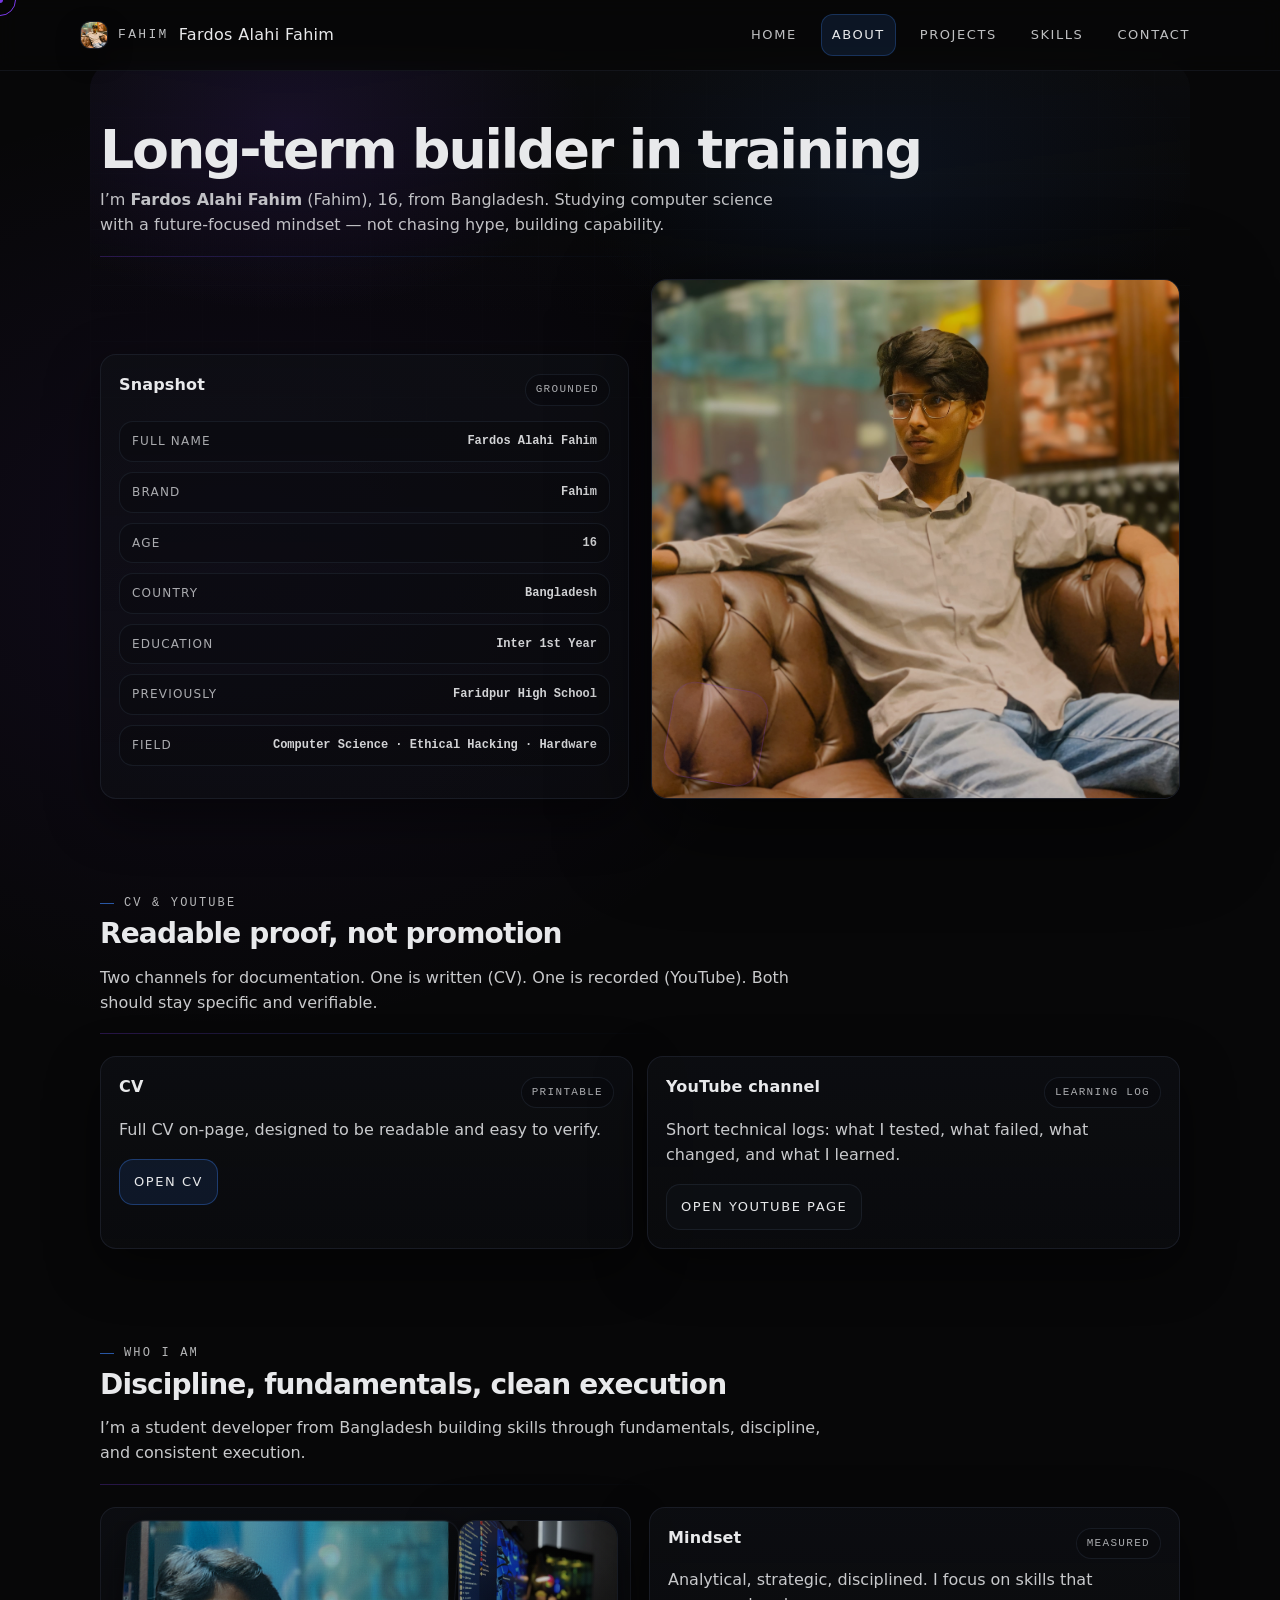
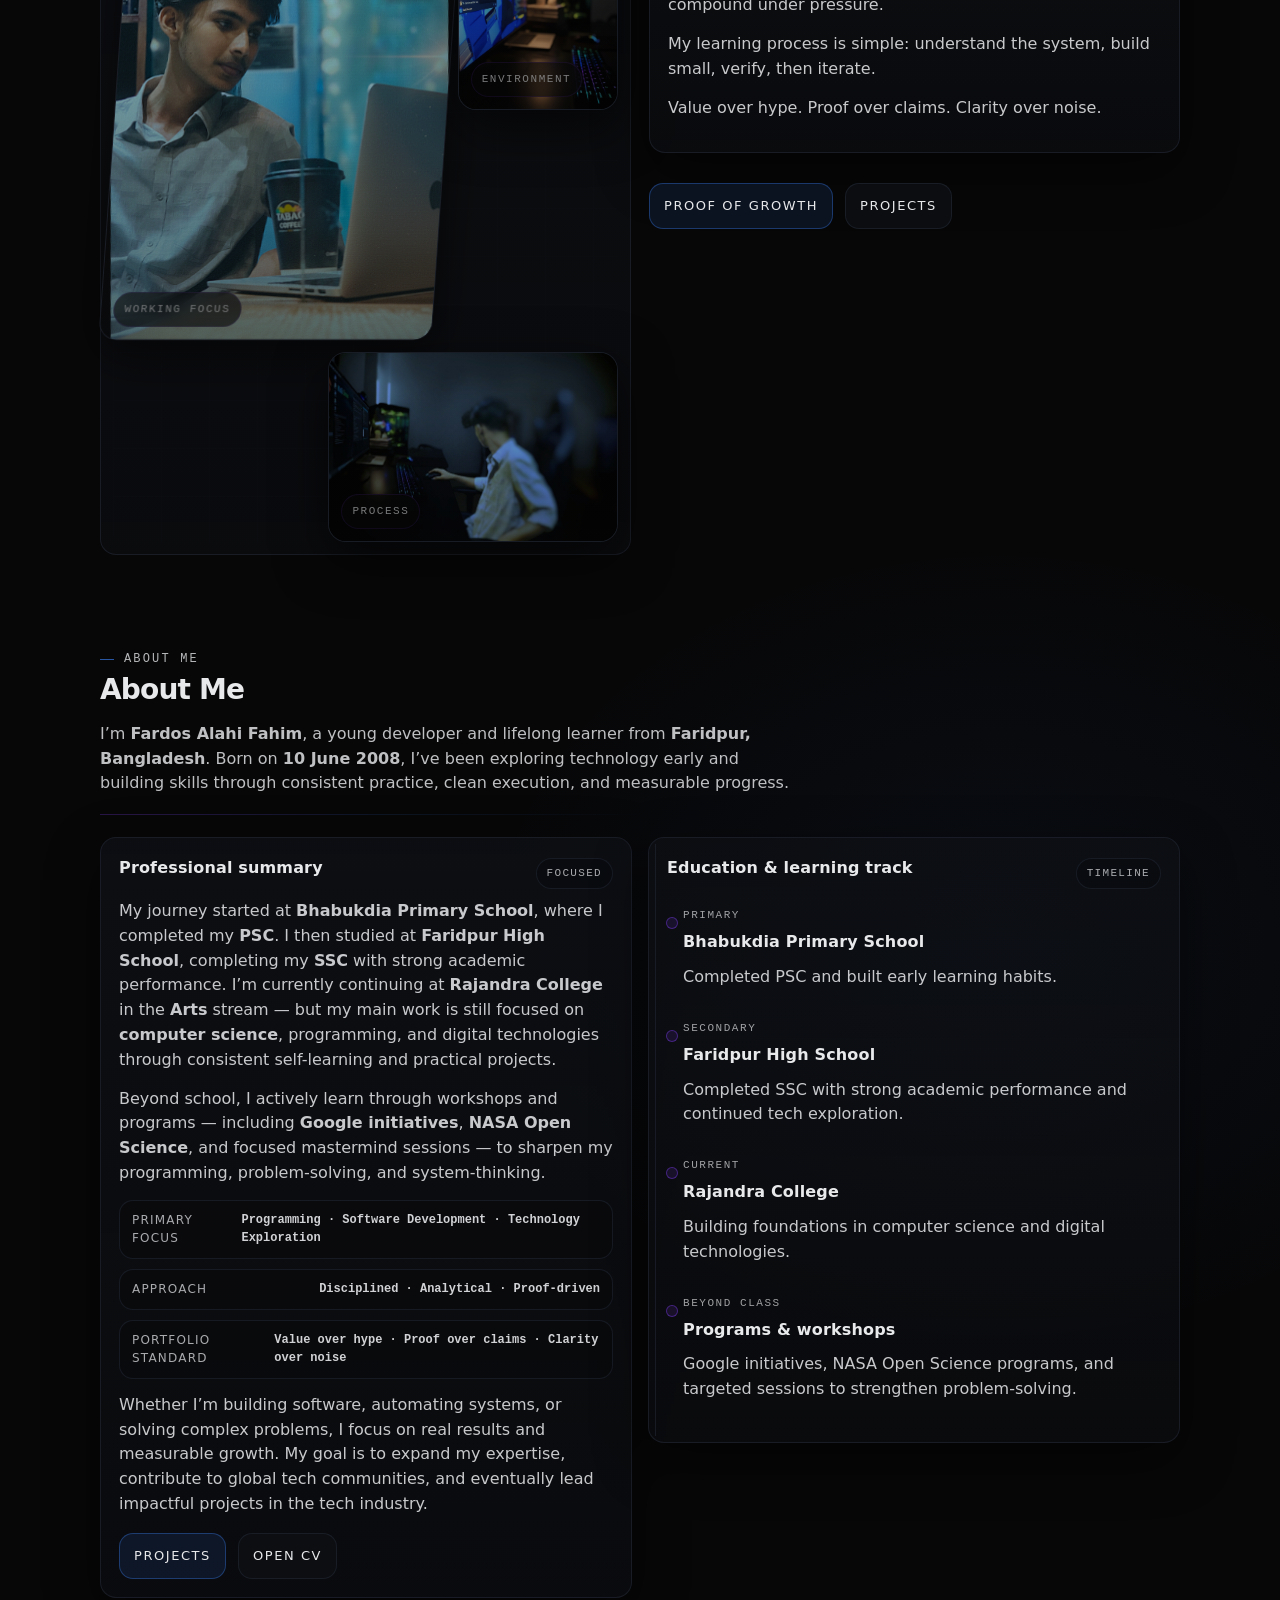
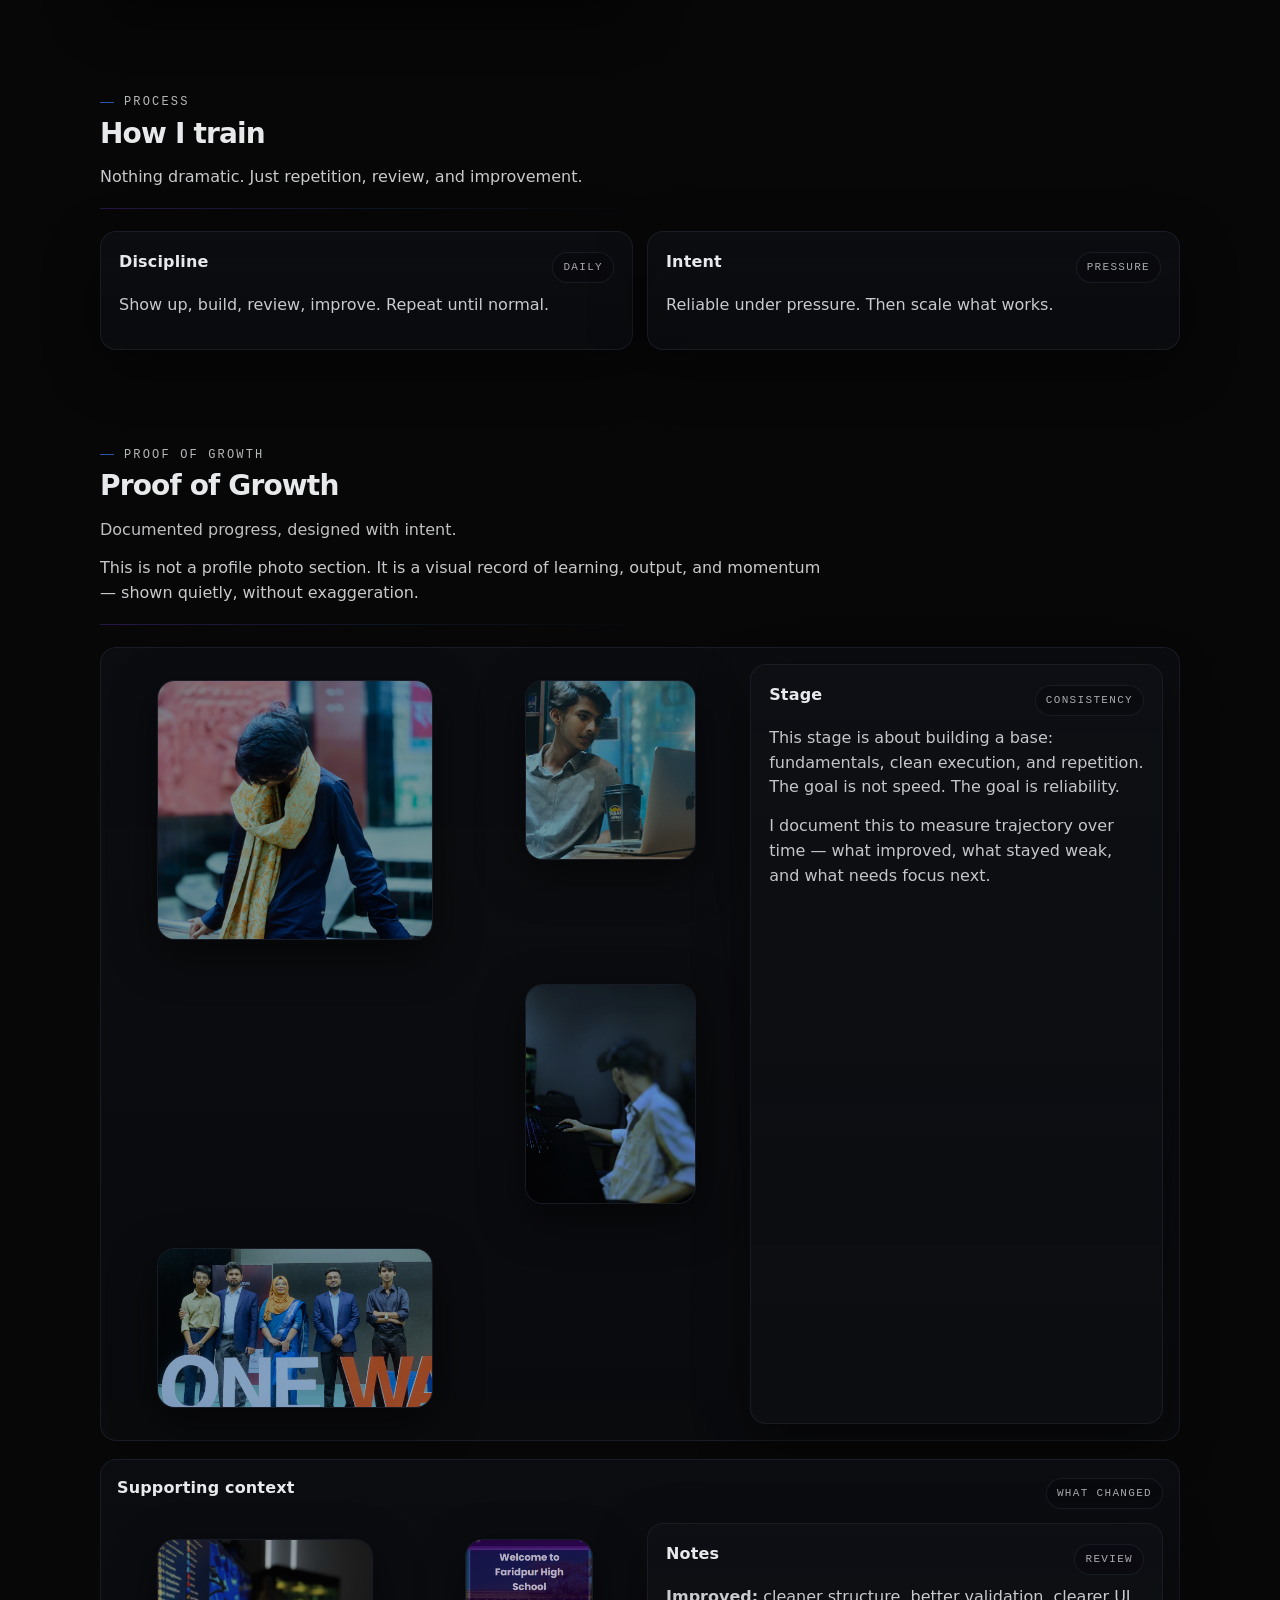
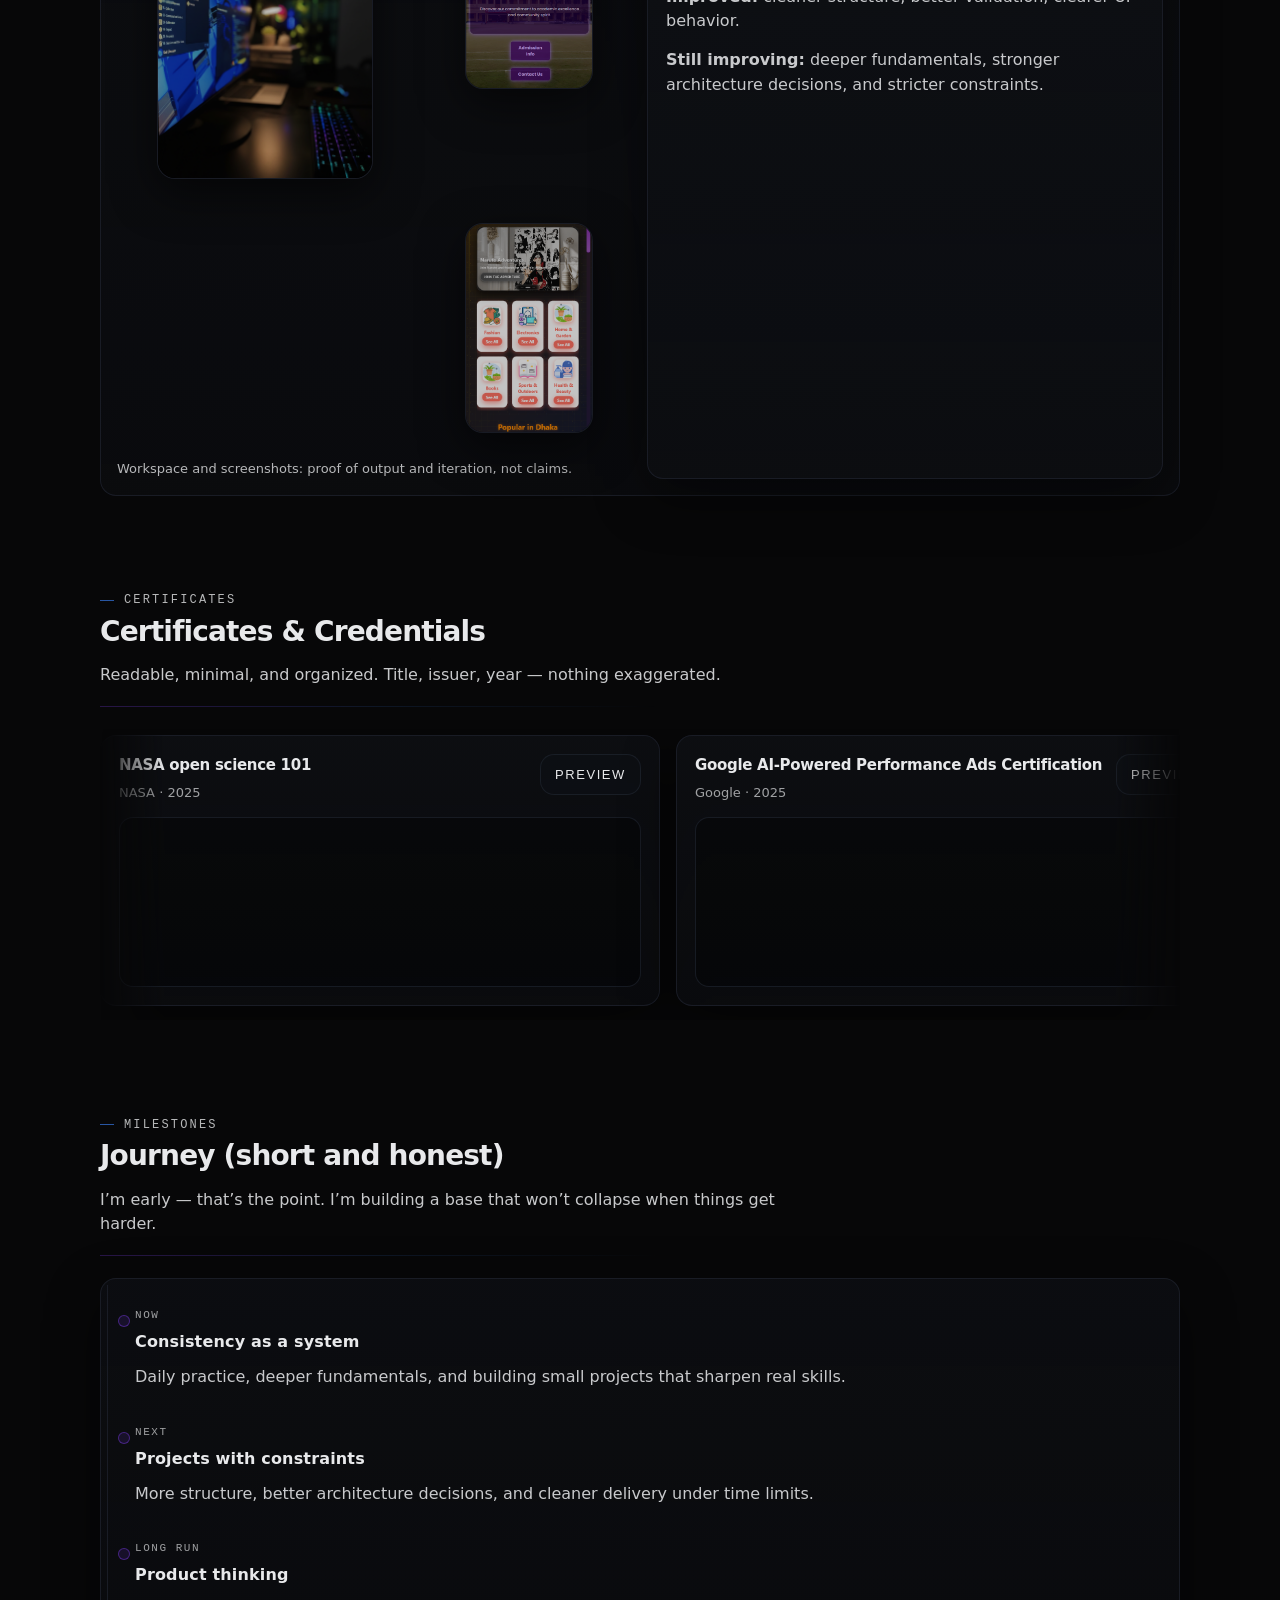
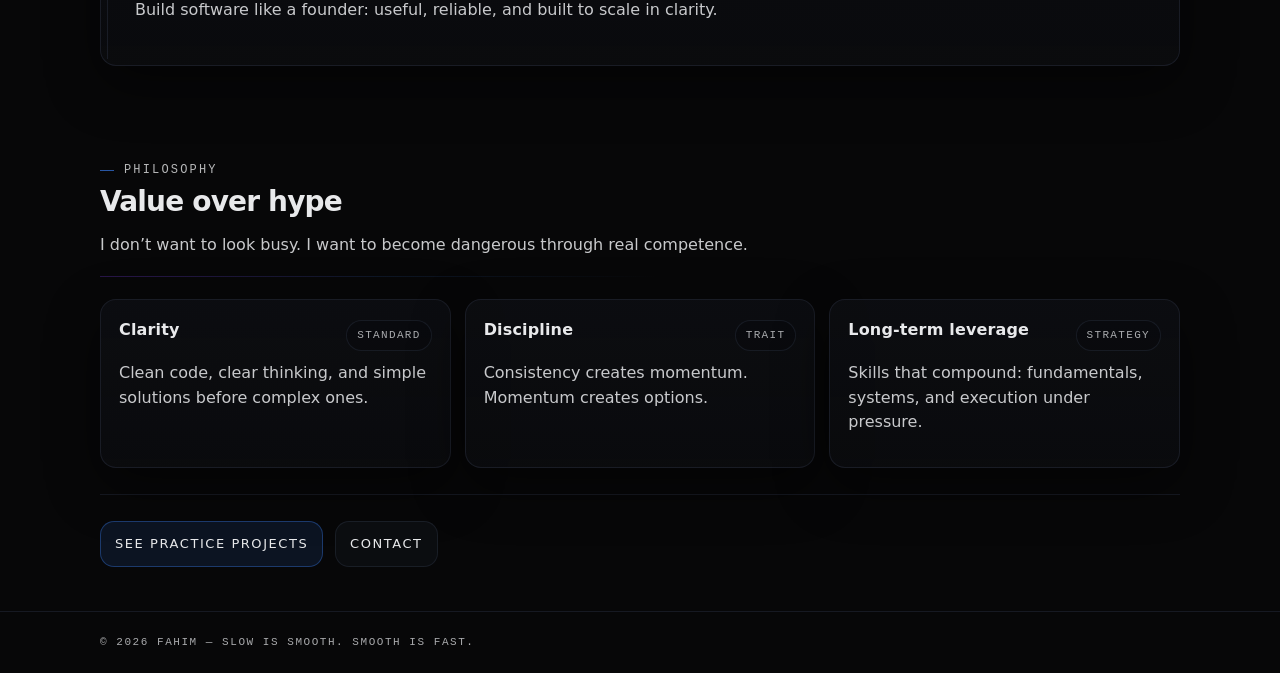
==== about.html @ 791dce52 "Add files via upload" ====
<!doctype html>
<html lang="en">
<head>
  <meta charset="utf-8" />
  <meta name="viewport" content="width=device-width, initial-scale=1" />
  <meta name="theme-color" content="#070708" />
  <title>About | Fardos Alahi Fahim</title>
  <meta name="description" content="About Fardos Alahi Fahim — focus, philosophy, and long-term direction." />
  <meta name="robots" content="index,follow" />
  <meta name="author" content="Fardos Alahi Fahim" />
  <link rel="canonical" href="about.html" />
  <link rel="icon" href="favicon.svg" type="image/svg+xml" />
  <link rel="manifest" href="site.webmanifest" />

  <meta property="og:type" content="website" />
  <meta property="og:site_name" content="Fardos Alahi Fahim" />
  <meta property="og:title" content="About | Fardos Alahi Fahim" />
  <meta property="og:description" content="About Fardos Alahi Fahim — focus, philosophy, and long-term direction." />
  <meta property="og:url" content="about.html" />
  <meta property="og:image" content="assets/images/fahim.jpg" />
  <meta property="og:image:alt" content="Portrait of Fardos Alahi Fahim" />

  <meta name="twitter:card" content="summary_large_image" />
  <meta name="twitter:title" content="About | Fardos Alahi Fahim" />
  <meta name="twitter:description" content="About Fardos Alahi Fahim — focus, philosophy, and long-term direction." />
  <meta name="twitter:image" content="assets/images/fahim.jpg" />

  <script type="application/ld+json">{"@context":"https://schema.org","@graph":[{"@type":"Organization","@id":"#organization","name":"Fahim","url":"index.html","logo":"assets/images/logo.svg"},{"@type":"WebSite","@id":"#website","url":"index.html","name":"Fardos Alahi Fahim","publisher":{"@id":"#organization"}},{"@type":"WebPage","@id":"about.html#webpage","url":"about.html","name":"About | Fardos Alahi Fahim","isPartOf":{"@id":"#website"}},{"@type":"Person","@id":"#person","name":"Fardos Alahi Fahim","alternateName":"Fahim","url":"index.html","image":"assets/images/fahim.jpg","sameAs":["https://github.com/fardosalahifahim","https://www.youtube.com/@fahimexora","https://www.facebook.com/fardosalahifahim"]}]}</script>
  <link rel="stylesheet" href="assets/css/style.css" />
</head>
<body class="about-luxe">
  <a class="skip-link" href="#content">Skip to content</a>

  <div class="cursor-dot" aria-hidden="true"></div>
  <div class="cursor-ring" aria-hidden="true"></div>

  <header class="site-header">
    <div class="container header-inner">
      <a class="brand" href="index.html" aria-label="Home">
        <span class="brand-avatar" aria-hidden="true">
          <img src="assets/images/fahim.jpg" alt="Fardos Alahi Fahim" loading="lazy" decoding="async" />
        </span>
        <span class="brand-mark">FAHIM</span>
        <span class="brand-name">Fardos Alahi Fahim</span>
      </a>

      <button class="nav-toggle" type="button" data-nav-toggle aria-expanded="false" aria-controls="site-nav">Menu</button>

      <nav id="site-nav" class="nav" data-nav aria-label="Primary">
        <a href="index.html">Home</a>
        <a href="about.html" aria-current="page">About</a>
        <a href="projects.html">Projects</a>
        <a href="skills.html">Skills</a>
        <a href="contact.html">Contact</a>
      </nav>
    </div>
  </header>

  <main id="content" class="container">
    <section class="section about-hero" data-reveal>
      <div class="section-header">
        <h1>Long-term builder in training</h1>
        <p class="lead">
          I’m <strong>Fardos Alahi Fahim</strong> (Fahim), 16, from Bangladesh. Studying computer science with a future-focused mindset — not chasing hype, building capability.
        </p>
      </div>

      <div class="about-hero-grid" aria-label="Hero identity">
        <div class="about-hero-copy" data-reveal>
          <article class="card">
            <div class="card-title">
              <h3>Snapshot</h3>
              <span class="tag">Grounded</span>
            </div>
            <ul class="facts" aria-label="Profile">
              <li><span>Full Name</span><strong>Fardos Alahi Fahim</strong></li>
              <li><span>Brand</span><strong>Fahim</strong></li>
              <li><span>Age</span><strong>16</strong></li>
              <li><span>Country</span><strong>Bangladesh</strong></li>
              <li><span>Education</span><strong>Inter 1st Year</strong></li>
              <li><span>Previously</span><strong>Faridpur High School</strong></li>
              <li><span>Field</span><strong>Computer Science · Ethical Hacking · Hardware</strong></li>
            </ul>
          </article>
        </div>

        <div class="about-hero-visual" data-reveal aria-label="Portrait">
          <div class="about-hero-frame" data-depth="10">
            <div class="about-hero-lines" aria-hidden="true"></div>
            <img src="assets/images/fahim.jpg" alt="Professional portrait of Fardos Alahi Fahim" loading="lazy" decoding="async" />
            <div class="about-hero-shape" aria-hidden="true"></div>
          </div>
        </div>
      </div>
    </section>

    <section class="section" data-reveal>
      <div class="section-header">
        <span class="kicker">CV &amp; YouTube</span>
        <h2>Readable proof, not promotion</h2>
        <p>
          Two channels for documentation. One is written (CV). One is recorded (YouTube). Both should stay specific and verifiable.
        </p>
      </div>

      <div class="grid two" data-reveal aria-label="CV and YouTube">
        <article class="card">
          <div class="card-title">
            <h3>CV</h3>
            <span class="tag">Printable</span>
          </div>
          <p>Full CV on-page, designed to be readable and easy to verify.</p>
          <div class="actions">
            <a class="btn primary" href="cv.html" data-magnetic>Open CV</a>
          </div>
        </article>

        <article class="card">
          <div class="card-title">
            <h3>YouTube channel</h3>
            <span class="tag">Learning log</span>
          </div>
          <p>Short technical logs: what I tested, what failed, what changed, and what I learned.</p>
          <div class="actions">
            <a class="btn" href="youtube.html" data-magnetic>Open YouTube page</a>
          </div>
        </article>
      </div>
    </section>

    <section class="section" data-reveal>
      <div class="section-header">
        <span class="kicker">Who I am</span>
        <h2>Discipline, fundamentals, clean execution</h2>
        <p>
          I’m a student developer from Bangladesh building skills through fundamentals, discipline, and consistent execution.
        </p>
      </div>

      <div class="about-story" aria-label="Who I am visual story">
        <div class="about-media" data-reveal aria-label="Photos">
          <figure class="photo-card primary">
            <img src="assets/images/fahim-2.jpg" alt="Fardos Alahi Fahim studying or working" loading="lazy" decoding="async" />
            <figcaption>Working focus</figcaption>
          </figure>

          <figure class="photo-card secondary s1">
            <img src="assets/images/workspace-1.jpg" alt="Workspace / learning environment" loading="lazy" decoding="async" />
            <figcaption>Environment</figcaption>
          </figure>

          <figure class="photo-card secondary s2">
            <img src="assets/images/fahim-3.jpg" alt="Fardos Alahi Fahim in a focused work session" loading="lazy" decoding="async" />
            <figcaption>Process</figcaption>
          </figure>
        </div>

        <div class="about-copy" data-reveal aria-label="Description">
          <article class="card">
            <div class="card-title">
              <h3>Mindset</h3>
              <span class="tag">Measured</span>
            </div>
            <p>Analytical, strategic, disciplined. I focus on skills that compound under pressure.</p>
            <p>My learning process is simple: understand the system, build small, verify, then iterate.</p>
            <p>Value over hype. Proof over claims. Clarity over noise.</p>
          </article>

          <div class="actions">
            <a class="btn primary" href="#proof" data-magnetic>Proof of Growth</a>
            <a class="btn" href="projects.html" data-magnetic>Projects</a>
          </div>
        </div>
      </div>
    </section>

    <section class="section about-me" id="about-me" data-reveal>
      <div class="section-header">
        <span class="kicker">About Me</span>
        <h2>About Me</h2>
        <p class="lead">
          I’m <strong>Fardos Alahi Fahim</strong>, a young developer and lifelong learner from <strong>Faridpur, Bangladesh</strong>.
          Born on <strong>10 June 2008</strong>, I’ve been exploring technology early and building skills through consistent practice,
          clean execution, and measurable progress.
        </p>
      </div>

      <div class="grid two about-me-grid" data-reveal aria-label="About me details">
        <article class="card about-me-card" aria-label="Professional summary">
          <div class="card-title">
            <h3>Professional summary</h3>
            <span class="tag">Focused</span>
          </div>

          <p>
            My journey started at <strong>Bhabukdia Primary School</strong>, where I completed my <strong>PSC</strong>.
            I then studied at <strong>Faridpur High School</strong>, completing my <strong>SSC</strong> with strong academic performance.
            I’m currently continuing at <strong>Rajandra College</strong> in the <strong>Arts</strong> stream — but my main work is still focused on
            <strong>computer science</strong>, programming, and digital technologies through consistent self-learning and practical projects.
          </p>

          <p>
            Beyond school, I actively learn through workshops and programs — including <strong>Google initiatives</strong>,
            <strong>NASA Open Science</strong>, and focused mastermind sessions — to sharpen my programming,
            problem-solving, and system-thinking.
          </p>

          <ul class="about-me-highlights" aria-label="Highlights">
            <li><span>Primary focus</span><strong>Programming · Software Development · Technology Exploration</strong></li>
            <li><span>Approach</span><strong>Disciplined · Analytical · Proof-driven</strong></li>
            <li><span>Portfolio standard</span><strong>Value over hype · Proof over claims · Clarity over noise</strong></li>
          </ul>

          <p>
            Whether I’m building software, automating systems, or solving complex problems, I focus on real results and measurable growth.
            My goal is to expand my expertise, contribute to global tech communities, and eventually lead impactful projects in the tech industry.
          </p>

          <div class="actions">
            <a class="btn primary" href="projects.html" data-magnetic>Projects</a>
            <a class="btn" href="cv.html" data-magnetic>Open CV</a>
          </div>
        </article>

        <aside class="card timeline compact about-me-timeline" aria-label="Education and programs timeline">
          <div class="card-title">
            <h3>Education & learning track</h3>
            <span class="tag">Timeline</span>
          </div>

          <div class="t-item">
            <time>Primary</time>
            <h3>Bhabukdia Primary School</h3>
            <p>Completed PSC and built early learning habits.</p>
          </div>
          <div class="t-item">
            <time>Secondary</time>
            <h3>Faridpur High School</h3>
            <p>Completed SSC with strong academic performance and continued tech exploration.</p>
          </div>
          <div class="t-item">
            <time>Current</time>
            <h3>Rajandra College</h3>
            <p>Building foundations in computer science and digital technologies.</p>
          </div>
          <div class="t-item">
            <time>Beyond class</time>
            <h3>Programs & workshops</h3>
            <p>Google initiatives, NASA Open Science programs, and targeted sessions to strengthen problem-solving.</p>
          </div>
        </aside>
      </div>
    </section>

    <section class="section" data-reveal>
      <div class="section-header">
        <span class="kicker">Process</span>
        <h2>How I train</h2>
        <p>Nothing dramatic. Just repetition, review, and improvement.</p>
      </div>

      <div class="grid two" data-reveal>
        <article class="card">
          <div class="card-title">
            <h3>Discipline</h3>
            <span class="tag">Daily</span>
          </div>
          <p>Show up, build, review, improve. Repeat until normal.</p>
        </article>

        <article class="card">
          <div class="card-title">
            <h3>Intent</h3>
            <span class="tag">Pressure</span>
          </div>
          <p>Reliable under pressure. Then scale what works.</p>
        </article>
      </div>
    </section>

    <section class="section" id="proof" data-reveal>
      <div class="section-header">
        <span class="kicker">Proof of Growth</span>
        <h2>Proof of Growth</h2>
        <p class="lead">Documented progress, designed with intent.</p>
        <p>
          This is not a profile photo section.
          It is a visual record of learning, output, and momentum — shown quietly, without exaggeration.
        </p>
      </div>

      <div class="proof-narrative" aria-label="Proof of Growth narrative">
        <div class="proof-primary" data-reveal aria-label="Primary layer">
          <div class="mosaic mosaic-personal" aria-label="Personal and professional images">
            <figure class="tile p1">
              <img src="assets/images/fahim-1.jpg" alt="Fardos Alahi Fahim — professional photo" loading="lazy" decoding="async" />
            </figure>
            <figure class="tile p2">
              <img src="assets/images/fahim-2.jpg" alt="Fardos Alahi Fahim — candid learning moment" loading="lazy" decoding="async" />
            </figure>
            <figure class="tile p3">
              <img src="assets/images/fahim-3.jpg" alt="Fardos Alahi Fahim — focused work session" loading="lazy" decoding="async" />
            </figure>
            <figure class="tile p4">
              <img src="assets/images/fahim-4.jpg" alt="Fardos Alahi Fahim — formal portrait" loading="lazy" decoding="async" />
            </figure>
          </div>

          <article class="card proof-note" aria-label="Primary layer description">
            <div class="card-title">
              <h3>Stage</h3>
              <span class="tag">Consistency</span>
            </div>
            <p>
              This stage is about building a base: fundamentals, clean execution, and repetition.
              The goal is not speed. The goal is reliability.
            </p>
            <p>
              I document this to measure trajectory over time — what improved, what stayed weak, and what needs focus next.
            </p>
          </article>
        </div>

        <div class="proof-secondary" data-reveal aria-label="Supporting context">
          <div class="proof-block">
            <div class="proof-head">
              <h3>Supporting context</h3>
              <span class="tag">What changed</span>
            </div>

            <div class="grid two">
              <div class="context-group">
                <div class="mosaic mosaic-context" aria-label="Workspace and project context images">
                  <figure class="tile c1">
                    <img src="assets/images/workspace-1.jpg" alt="Study or workspace setup" loading="lazy" decoding="async" />
                  </figure>
                  <figure class="tile c2">
                    <img src="assets/images/project-shot-1.jpg" alt="Project screenshot" loading="lazy" decoding="async" />
                  </figure>
                  <figure class="tile c3">
                    <img src="assets/images/project-shot-2.jpg" alt="Project screenshot" loading="lazy" decoding="async" />
                  </figure>
                </div>
                <p class="context-line">Workspace and screenshots: proof of output and iteration, not claims.</p>
              </div>

              <article class="card">
                <div class="card-title">
                  <h3>Notes</h3>
                  <span class="tag">Review</span>
                </div>
                <p><strong>Improved:</strong> cleaner structure, better validation, clearer UI behavior.</p>
                <p><strong>Still improving:</strong> deeper fundamentals, stronger architecture decisions, and stricter constraints.</p>
              </article>
            </div>
          </div>
        </div>
      </div>
    </section>

    <section class="section" data-reveal>
      <div class="section-header">
        <span class="kicker">Certificates</span>
        <h2>Certificates & Credentials</h2>
        <p>Readable, minimal, and organized. Title, issuer, year — nothing exaggerated.</p>
      </div>

      <div class="cert-strip" data-reveal aria-label="Certificate list">
        <article class="card cert cert-wide">
          <div class="cert-top">
            <div>
              <h3 class="cert-title">NASA open science 101</h3>
              <p class="cert-meta"><span>NASA</span> · <span>2025</span></p>
            </div>
            <button class="btn" type="button" data-magnetic data-modal-open data-modal-src="assets/certs/cert-1.pdf" data-modal-alt="NASA open science 101">Preview</button>
          </div>
          <div class="cert-thumb" aria-hidden="true">
            <iframe class="cert-pdf" src="assets/certs/cert-1.pdf#view=FitH" title="" loading="lazy"></iframe>
          </div>
        </article>

     

        <article class="card cert cert-wide">
          <div class="cert-top">
            <div>
              <h3 class="cert-title">Google AI-Powered Performance Ads Certification</h3>
              <p class="cert-meta"><span>Google</span> · <span>2025</span></p>
            </div>
            <button class="btn" type="button" data-magnetic data-modal-open data-modal-src="assets/certs/cert-2.pdf" data-modal-alt="Google AI-Powered Performance Ads Certification">Preview</button>
          </div>
          <div class="cert-thumb" aria-hidden="true">
            <iframe class="cert-pdf" src="assets/certs/cert-2.pdf#view=FitH" title="" loading="lazy"></iframe>
          </div>
        </article>

           <article class="card cert cert-wide">
          <div class="cert-top">
            <div>
              <h3 class="cert-title">National Tech Carnival 3.0</h3>
              <p class="cert-meta"><span>One way school</span> · <span>2025</span></p>
            </div>
            <button class="btn" type="button" data-magnetic data-modal-open data-modal-src="assets/certs/cert-3.pdf" data-modal-alt="National Tech Carnival 3.0">Preview</button>
          </div>
          <div class="cert-thumb" aria-hidden="true">
            <iframe class="cert-pdf" src="assets/certs/cert-3.pdf#view=FitH" title="" loading="lazy"></iframe>
          </div>
        </article>
      </div>
    </section>

    <section class="section" data-reveal>
      <div class="section-header">
        <span class="kicker">Milestones</span>
        <h2>Journey (short and honest)</h2>
        <p>
          I’m early — that’s the point. I’m building a base that won’t collapse when things get harder.
        </p>
      </div>

      <div class="card timeline" aria-label="Timeline">
        <div class="t-item">
          <time>Now</time>
          <h3>Consistency as a system</h3>
          <p>Daily practice, deeper fundamentals, and building small projects that sharpen real skills.</p>
        </div>
        <div class="t-item">
          <time>Next</time>
          <h3>Projects with constraints</h3>
          <p>More structure, better architecture decisions, and cleaner delivery under time limits.</p>
        </div>
        <div class="t-item">
          <time>Long run</time>
          <h3>Product thinking</h3>
          <p>Build software like a founder: useful, reliable, and built to scale in clarity.</p>
        </div>
      </div>
    </section>

    <section class="section" data-reveal>
      <div class="section-header">
        <span class="kicker">Philosophy</span>
        <h2>Value over hype</h2>
        <p>
          I don’t want to look busy. I want to become dangerous through real competence.
        </p>
      </div>

      <div class="grid three">
        <article class="card">
          <div class="card-title">
            <h3>Clarity</h3>
            <span class="tag">Standard</span>
          </div>
          <p>Clean code, clear thinking, and simple solutions before complex ones.</p>
        </article>
        <article class="card">
          <div class="card-title">
            <h3>Discipline</h3>
            <span class="tag">Trait</span>
          </div>
          <p>Consistency creates momentum. Momentum creates options.</p>
        </article>
        <article class="card">
          <div class="card-title">
            <h3>Long-term leverage</h3>
            <span class="tag">Strategy</span>
          </div>
          <p>Skills that compound: fundamentals, systems, and execution under pressure.</p>
        </article>
      </div>

      <hr />

      <div class="actions">
        <a class="btn primary" href="projects.html" data-magnetic>See Practice Projects</a>
        <a class="btn" href="contact.html" data-magnetic>Contact</a>
      </div>
    </section>
  </main>

  <footer class="site-footer">
    <div class="container footer-inner">
      <div class="footer-note">© 2026 Fahim — Slow is smooth. Smooth is fast.</div>
    </div>
  </footer>

  <div id="modal" class="modal" hidden role="dialog" aria-modal="true" aria-labelledby="modalTitle">
    <div class="modal-backdrop" data-modal-backdrop></div>
    <div class="modal-panel" role="document">
      <div class="modal-header">
        <h2 id="modalTitle" class="modal-title">Preview <span id="modal-title"></span></h2>
        <div class="modal-actions">
          <a class="btn" href="#" data-modal-download download>Download</a>
          <button class="modal-close" type="button" data-modal-close>Close</button>
        </div>
      </div>
      <div class="modal-body">
        <div class="modal-media">
          <img id="modalImg" src="" alt="Preview image" />
          <iframe id="modalFrame" title="Preview" loading="lazy" hidden></iframe>
        </div>
      </div>
    </div>
  </div>

  <script src="assets/js/main.js" defer></script>
</body>
</html>
---- assets/css/style.css ----
/* Core theme */
:root{
  --bg:#070708;
  --bg-2:#0b0c0f;
  --panel:#0f1116;
  --text:#e8e9eb;
  --muted:#a3a6ad;
  --line:#1b1f28;
  --accent:#3b82f6;

  --shadow:0 14px 40px rgba(0,0,0,.55);
  --radius:16px;
  --max:1120px;

  --font:ui-sans-serif, system-ui, -apple-system, "Segoe UI", Roboto, Arial, "Noto Sans", "Apple Color Emoji", "Segoe UI Emoji";
  --mono:ui-monospace, SFMono-Regular, Menlo, Monaco, Consolas, "Liberation Mono", "Courier New", monospace;
}

*{box-sizing:border-box}
html{scroll-behavior:smooth}
body{
  margin:0;
  font-family:var(--font);
  color:var(--text);
  background:radial-gradient(1000px 700px at 20% 10%, rgba(59,130,246,.08), transparent 60%),
             radial-gradient(1200px 900px at 85% 40%, rgba(59,130,246,.06), transparent 55%),
             var(--bg);
  line-height:1.55;
}

body.home-neo{
  --accent:#22d3ee;
  background:radial-gradient(900px 700px at 15% 5%, rgba(34,211,238,.09), transparent 58%),
             radial-gradient(900px 700px at 85% 40%, rgba(168,85,247,.06), transparent 62%),
             radial-gradient(1200px 900px at 55% 85%, rgba(34,211,238,.05), transparent 60%),
             var(--bg);
}

body.about-luxe{
  --accent:#7c3aed;
  background:radial-gradient(1000px 780px at 18% 8%, rgba(124,58,237,.08), transparent 60%),
             radial-gradient(900px 700px at 78% 36%, rgba(59,130,246,.05), transparent 58%),
             var(--bg);
}

body.projects-lab{
  --accent:#38bdf8;
  background:radial-gradient(1000px 780px at 16% 10%, rgba(56,189,248,.08), transparent 60%),
             radial-gradient(1000px 780px at 84% 34%, rgba(59,130,246,.06), transparent 62%),
             var(--bg);
}

body.skills-matrix{
  --accent:#a855f7;
  background:radial-gradient(1000px 780px at 16% 10%, rgba(168,85,247,.08), transparent 60%),
             radial-gradient(1000px 780px at 84% 34%, rgba(56,189,248,.06), transparent 62%),
             var(--bg);
}

body.contact-signal{
  --accent:#22d3ee;
  background:radial-gradient(1000px 780px at 16% 10%, rgba(34,211,238,.08), transparent 60%),
             radial-gradient(1000px 780px at 84% 34%, rgba(168,85,247,.06), transparent 62%),
             var(--bg);
}

@media (prefers-reduced-motion: reduce){
  html{scroll-behavior:auto}
  *{animation-duration:.001ms !important; animation-iteration-count:1 !important; transition-duration:.001ms !important; scroll-behavior:auto !important}
}

/* Accessibility */
.skip-link{
  position:absolute;
  left:12px;
  top:12px;
  padding:10px 12px;
  border:1px solid var(--line);
  background:rgba(15,17,22,.95);
  a{color:var(--accent); text-decoration:none; transition:color .18s ease, text-decoration .18s ease}
  a:hover{color:rgba(124,58,237,.84); text-decoration:underline}
  transform:translateY(-140%);
  transition:transform .18s ease;
  border-radius:12px;
  z-index:1000;
}
.skip-link:focus{transform:translateY(0)}

:focus-visible{outline:2px solid var(--accent); outline-offset:3px}

/* Layout */
.container{max-width:var(--max); margin:0 auto; padding:0 20px}

.site-header{
  position:sticky;
  top:0;
  z-index:50;
  background:rgba(7,7,8,.72);
  border-bottom:1px solid rgba(27,31,40,.6);
  backdrop-filter:blur(10px);
}

body.home-neo .site-header{
  background:rgba(7,7,8,.62);
  border-bottom:1px solid rgba(34,211,238,.18);
}
body.projects-lab .site-header{
  background:rgba(7,7,8,.62);
  border-bottom:1px solid rgba(56,189,248,.18);
}
body.skills-matrix .site-header{
  background:rgba(7,7,8,.62);
  border-bottom:1px solid rgba(168,85,247,.18);
}
body.contact-signal .site-header{
  background:rgba(7,7,8,.62);
  border-bottom:1px solid rgba(34,211,238,.18);
}
.header-inner{
  display:flex;
  align-items:center;
  justify-content:space-between;
  padding:14px 0;
  gap:18px;
}

.brand{
  display:flex;
  align-items:center;
  gap:10px;
  text-decoration:none;
  color:var(--text);
}
.brand-avatar{
  width:28px;
  height:28px;
  border-radius:10px;
  overflow:hidden;
  border:1px solid rgba(27,31,40,.9);
  background:rgba(15,17,22,.75);
  box-shadow:0 10px 24px rgba(0,0,0,.4);
  flex:0 0 auto;
}
.brand-avatar img{
  width:100%;
  height:100%;
  object-fit:cover;
  display:block;
}
.brand-mark{
  font-family:var(--mono);
  font-size:13px;
  letter-spacing:.18em;
  text-transform:uppercase;
  color:rgba(232,233,235,.82);
}
.brand-name{
  font-size:16px;
  letter-spacing:.02em;
}

.nav{
  display:flex;
  gap:14px;
  align-items:center;
}
.nav a{
  text-decoration:none;
  color:rgba(232,233,235,.82);
  font-size:13px;
  letter-spacing:.12em;
  text-transform:uppercase;
  padding:10px 10px;
  border-radius:12px;
  transition:background .18s ease, color .18s ease;
}
.nav a:hover{background:rgba(15,17,22,.75); color:var(--text)}
.nav a[aria-current="page"]{
  background:rgba(59,130,246,.12);
  color:var(--text);
  border:1px solid rgba(59,130,246,.26);
}

body.projects-lab .nav a[aria-current="page"]{background:rgba(56,189,248,.10); border-color:rgba(56,189,248,.22)}
body.skills-matrix .nav a[aria-current="page"]{background:rgba(168,85,247,.10); border-color:rgba(168,85,247,.22)}
body.contact-signal .nav a[aria-current="page"]{background:rgba(34,211,238,.10); border-color:rgba(34,211,238,.22)}

.nav-toggle{
  display:none;
  border:1px solid var(--line);
  background:rgba(15,17,22,.7);
  color:var(--text);
  padding:10px 12px;
  border-radius:12px;
}

main{padding:48px 0 72px}

body.home-neo main{padding:0 0 72px}

.section{padding:34px 0}
.section-header{margin-bottom:18px}

body.about-luxe .section{padding:44px 0}
body.about-luxe .section-header{margin-bottom:22px}

body.about-luxe .section-header h1{
  letter-spacing:-.04em;
  line-height:1.02;
  margin:8px 0 10px;
}
body.about-luxe .section-header h2{letter-spacing:-.03em}
body.about-luxe .section-header p{max-width:72ch}
body.about-luxe .section-header .lead{max-width:68ch}

body.about-luxe .section-header{
  position:relative;
}
body.about-luxe .section-header::after{
  content:"";
  display:block;
  height:1px;
  width:min(560px, 100%);
  margin-top:18px;
  background:linear-gradient(90deg, rgba(124,58,237,.28), rgba(59,130,246,.12), rgba(0,0,0,0));
}

body.about-luxe .about-hero{
  position:relative;
}
body.about-luxe .about-hero::before{
  content:"";
  position:absolute;
  inset:-10px -10px auto -10px;
  height:360px;
  border-radius:28px;
  background:
    radial-gradient(520px 320px at 18% 18%, rgba(124,58,237,.12), transparent 58%),
    radial-gradient(520px 320px at 72% 32%, rgba(59,130,246,.08), transparent 60%),
    linear-gradient(180deg, rgba(15,17,22,.42), transparent 70%);
  pointer-events:none;
  z-index:-1;
}

body.about-luxe .about-hero-grid{
  align-items:stretch;
  gap:22px;
}
body.about-luxe .about-hero-copy{align-self:end}
body.about-luxe .about-hero-visual{align-self:end}
body.about-luxe .about-hero::after{
  content:"";
  position:absolute;
  inset:-10px -10px auto -10px;
  height:360px;
  border-radius:28px;
  background:
    linear-gradient(rgba(27,31,40,.78) 1px, transparent 1px),
    linear-gradient(90deg, rgba(27,31,40,.58) 1px, transparent 1px);
  background-size:56px 56px;
  opacity:.12;
  pointer-events:none;
  z-index:-1;
}
.kicker{
  display:inline-flex;
  align-items:center;
  gap:10px;
  font-family:var(--mono);
  font-size:12px;
  letter-spacing:.18em;
  text-transform:uppercase;
  color:rgba(232,233,235,.78);
}
.kicker::before{
  content:"";
  width:14px;
  height:1px;
  background:rgba(59,130,246,.65);
}

h1,h2,h3{margin:0 0 10px}
h1{
  font-size:clamp(34px, 4.2vw, 56px);
  letter-spacing:-.03em;
  line-height:1.04;
}
h2{
  font-size:clamp(22px, 2.2vw, 28px);
  letter-spacing:-.02em;
}
h3{font-size:16px; letter-spacing:.01em}

p{margin:0 0 14px; color:rgba(232,233,235,.86)}
small{color:rgba(232,233,235,.72)}

hr{
  border:0;
  border-top:1px solid rgba(27,31,40,.8);
  margin:26px 0;
}

/* Hero */
.hero{
  padding:18px 0 26px;
}
.hero-grid{
  display:grid;
  grid-template-columns:1.2fr .8fr;
  gap:26px;
  align-items:start;
}
.hero-headline{
  display:block;
}
.hero-headline .accent{
  display:inline-block;
  position:relative;
  color:var(--text);
}
.hero-headline .accent::after{
  content:"";
  position:absolute;
  left:0;
  right:0;
  bottom:-8px;
  height:1px;
  background:linear-gradient(90deg, rgba(59,130,246,.9), rgba(59,130,246,0));
}

.lead{
  font-size:16px;
  color:rgba(232,233,235,.82);
  max-width:62ch;
}

.hero-card{
  background:linear-gradient(180deg, rgba(15,17,22,.78), rgba(15,17,22,.55));
  border:1px solid rgba(27,31,40,.9);
  border-radius:var(--radius);
  padding:18px 18px;
  box-shadow:var(--shadow);
}
.hero-visual{
  position:relative;
  height:260px;
  border-radius:18px;
  overflow:hidden;
  border:1px solid rgba(27,31,40,.85);
  background:rgba(7,7,8,.35);
  margin-bottom:14px;
}
.hero-visual::before{
  content:"";
  position:absolute;
  inset:-1px;
  background:
    linear-gradient(rgba(27,31,40,.9) 1px, transparent 1px),
    linear-gradient(90deg, rgba(27,31,40,.75) 1px, transparent 1px);
  background-size:34px 34px;
  opacity:.22;
  pointer-events:none;
}
.hero-visual::after{
  content:"";
  position:absolute;
  inset:0;
  background:radial-gradient(560px 320px at 20% 10%, rgba(59,130,246,.16), transparent 55%),
             radial-gradient(460px 340px at 90% 70%, rgba(59,130,246,.10), transparent 60%),
             rgba(7,7,8,.22);
  pointer-events:none;
}
.portrait-frame{
  position:absolute;
  right:-18px;
  top:18px;
  width:62%;
  height:86%;
  border-radius:20px;
  overflow:hidden;
  --parallax-x:0px;
  --parallax-y:0px;
  transform:translate3d(var(--parallax-x), var(--parallax-y), 0) skewX(-6deg);
  box-shadow:0 18px 46px rgba(0,0,0,.62);
  border:1px solid rgba(27,31,40,.95);
  transition:transform .22s ease, box-shadow .22s ease;
}
.portrait-frame img{
  width:100%;
  height:100%;
  object-fit:cover;
  transform:skewX(6deg) scale(1.03);
  display:block;
}
.portrait-frame::after{
  content:"";
  position:absolute;
  inset:0;
  background:rgba(7,7,8,.18);
}
.hero-card:hover .portrait-frame{
  transform:translate3d(var(--parallax-x), var(--parallax-y), 0) skewX(-6deg) translateY(-2px) scale(1.01);
  box-shadow:0 18px 52px rgba(0,0,0,.72), 0 0 0 1px rgba(59,130,246,.12);
}

.ui-shape{
  position:absolute;
  left:14px;
  bottom:14px;
  width:84px;
  height:84px;
  border-radius:18px;
  border:1px solid rgba(59,130,246,.28);
  background:rgba(59,130,246,.06);
  transform:rotate(12deg);
  box-shadow:0 16px 40px rgba(0,0,0,.45);
}
.ui-divider{
  position:absolute;
  left:14px;
  top:18px;
  right:34%;
  height:1px;
  background:linear-gradient(90deg, rgba(59,130,246,.65), rgba(59,130,246,0));
  opacity:.7;
}

/* UI-integrated image variant (for About) */
.ui-photo{
  position:relative;
  border-radius:18px;
  overflow:hidden;
  border:1px solid rgba(27,31,40,.9);
  background:rgba(7,7,8,.35);
  height:320px;
}
.ui-photo::before{
  content:"";
  position:absolute;
  inset:-1px;
  background:
    linear-gradient(rgba(27,31,40,.9) 1px, transparent 1px),
    linear-gradient(90deg, rgba(27,31,40,.75) 1px, transparent 1px);
  background-size:38px 38px;
  opacity:.18;
  pointer-events:none;
}
.ui-photo::after{
  content:"";
  position:absolute;
  inset:0;
  background:radial-gradient(620px 360px at 30% 10%, rgba(59,130,246,.14), transparent 55%),
             rgba(7,7,8,.18);
  pointer-events:none;
}
.ui-photo img{
  position:absolute;
  right:-10px;
  bottom:-14px;
  width:78%;
  height:110%;
  object-fit:cover;
  border-top-left-radius:22px;
  border:1px solid rgba(27,31,40,.95);
  box-shadow:0 18px 52px rgba(0,0,0,.65);
}
.ui-photo .shape-a{
  position:absolute;
  left:14px;
  top:14px;
  width:110px;
  height:110px;
  border-radius:22px;
  border:1px solid rgba(59,130,246,.22);
  background:rgba(59,130,246,.05);
  transform:rotate(-8deg);
}
.ui-photo .shape-b{
  position:absolute;
  left:24px;
  bottom:18px;
  width:64px;
  height:64px;
  border-radius:999px;
  border:1px solid rgba(59,130,246,.28);
  background:rgba(59,130,246,.04);
}

/* About visual story */
.about-story{
  display:grid;
  grid-template-columns:1fr 1fr;
  gap:18px;
  align-items:start;
}

.about-media{
  position:relative;
  display:grid;
  grid-template-columns:repeat(12, minmax(0, 1fr));
  gap:12px;
  padding:12px;
  border-radius:var(--radius);
  border:1px solid rgba(27,31,40,.9);
  background:linear-gradient(180deg, rgba(15,17,22,.62), rgba(15,17,22,.42));
}
.about-media::before{
  content:"";
  position:absolute;
  inset:12px;
  border-radius:calc(var(--radius) - 8px);
  background:
    linear-gradient(rgba(27,31,40,.9) 1px, transparent 1px),
    linear-gradient(90deg, rgba(27,31,40,.75) 1px, transparent 1px);
  background-size:48px 48px;
  opacity:.10;
  pointer-events:none;
}

.photo-card{
  position:relative;
  margin:0;
  border-radius:18px;
  overflow:hidden;
  border:1px solid rgba(27,31,40,.92);
  background:rgba(7,7,8,.3);
  box-shadow:0 16px 52px rgba(0,0,0,.62);
  transition:transform .18s ease, box-shadow .18s ease;
  --parallax-x:0px;
  --parallax-y:0px;
  transform:translate3d(var(--parallax-x), var(--parallax-y), 0);
}
.photo-card::after{
  content:"";
  position:absolute;
  inset:0;
  background:rgba(7,7,8,.22);
  pointer-events:none;
}
.about-luxe .photo-card::after{
  background:linear-gradient(180deg, rgba(7,7,8,.10), rgba(7,7,8,.46));
}
.photo-card img{
  width:100%;
  height:100%;
  object-fit:cover;
  display:block;
}
.photo-card:hover{
  transform:translate3d(var(--parallax-x), var(--parallax-y), 0) translateY(-2px) scale(1.01);
  box-shadow:0 18px 60px rgba(0,0,0,.72), 0 0 0 1px rgba(59,130,246,.12);
}
.about-luxe .photo-card:hover{
  box-shadow:0 22px 76px rgba(0,0,0,.74), 0 0 0 1px rgba(124,58,237,.16);
}
.photo-card figcaption{
  position:absolute;
  left:12px;
  bottom:12px;
  font-family:var(--mono);
  font-size:11px;
  letter-spacing:.14em;
  text-transform:uppercase;
  color:rgba(232,233,235,.78);
  padding:8px 10px;
  border-radius:999px;
  border:1px solid rgba(27,31,40,.85);
  background:rgba(7,7,8,.55);
  backdrop-filter:blur(8px);
}
.about-luxe .photo-card figcaption{
  border-color:rgba(124,58,237,.16);
  background:rgba(7,7,8,.62);
  color:rgba(232,233,235,.84);
}

.photo-card.primary{
  grid-column:1 / span 8;
  height:420px;
  transform:translate3d(var(--parallax-x), var(--parallax-y), 0) skewX(-4deg);
}
.photo-card.primary img{transform:skewX(4deg) scale(1.02)}

.photo-card.primary:hover{
  transform:translate3d(var(--parallax-x), var(--parallax-y), 0) skewX(-4deg) translateY(-2px) scale(1.01);
}

body.home-neo .signature{
  min-height:calc(100vh - 72px);
  padding:64px 0 34px;
  position:relative;
}
body.home-neo .signature-inner{padding-top:10px}
body.home-neo .signature-grid{
  display:grid;
  grid-template-columns:1fr 1fr;
  gap:28px;
  align-items:center;
}
body.home-neo .signature-copy{align-self:start; max-width:68ch}
body.home-neo .signature-visual{
  align-self:end;
  margin-top:22px;
}
body.home-neo .signature-copy h1{
  margin:10px 0 12px;
  letter-spacing:-.02em;
  line-height:1.06;
}
body.home-neo .signature-copy .lead{max-width:64ch}

body.home-neo .name-display{
  position:relative;
  padding:8px 0 10px;
}
body.home-neo .name-ghost{
  position:absolute;
  left:-2px;
  top:-10px;
  font-weight:700;
  letter-spacing:.18em;
  text-transform:uppercase;
  font-size:clamp(26px, 4.6vw, 56px);
  color:rgba(232,233,235,.06);
  pointer-events:none;
  user-select:none;
  white-space:nowrap;
}
body.home-neo .name-top,
body.home-neo .name-bottom{
  font-weight:650;
  letter-spacing:-.03em;
  line-height:1;
}
body.home-neo .name-top{font-size:clamp(34px, 6.2vw, 74px); color:rgba(34,211,238,.92)}
body.home-neo .name-bottom{font-size:clamp(28px, 5.0vw, 58px); color:rgba(232,233,235,.92)}

body.home-neo .name-rule{
  height:1px;
  width:min(420px, 92%);
  margin:10px 0 10px;
  background:linear-gradient(90deg, rgba(34,211,238,.9), rgba(34,211,238,.0));
}

body.home-neo .name-word{display:inline-block}
body.home-neo .name-word .char{
  display:inline-block;
  opacity:0;
  transform:translateY(10px);
  transition:opacity .42s ease, transform .42s ease, text-shadow .42s ease;
  transition-delay:calc(var(--i) * 22ms);
}
body.home-neo .name-display.is-visible .name-word .char{
  opacity:1;
  transform:translateY(0);
}

body.home-neo .name-display:hover .name-word .char{
  transform:translateY(-1px);
  text-shadow:0 0 16px rgba(34,211,238,.10);
}

@media (max-width: 560px){
  body.home-neo .name-ghost{white-space:normal}
}
body.home-neo .signature-facts{
  margin-top:18px;
  display:grid;
  grid-template-columns:repeat(2, minmax(0, 1fr));
  gap:10px;
}
body.home-neo .signature-facts .fact{
  display:flex;
  justify-content:space-between;
  gap:14px;
  padding:10px 12px;
  border-radius:14px;
  border:1px solid rgba(27,31,40,.88);
  background:rgba(7,7,8,.20);
}
body.home-neo .signature-facts .fact span{color:rgba(232,233,235,.72); font-size:12px; letter-spacing:.1em; text-transform:uppercase}
body.home-neo .signature-facts .fact strong{font-family:var(--mono); font-size:12px; color:rgba(232,233,235,.9)}

body.home-neo .signature-visual{
  position:relative;
  border-radius:var(--radius);
  border:1px solid rgba(27,31,40,.9);
  background:linear-gradient(180deg, rgba(15,17,22,.62), rgba(15,17,22,.42));
  padding:16px;
  overflow:hidden;
  box-shadow:var(--shadow);
  min-height:560px;
}

body.home-neo .neon-lines{
  position:absolute;
  inset:-2px;
  background:
    linear-gradient(rgba(27,31,40,.9) 1px, transparent 1px),
    linear-gradient(90deg, rgba(27,31,40,.75) 1px, transparent 1px);
  background-size:54px 54px;
  opacity:.18;
}
@media (prefers-reduced-motion: no-preference){
  body.home-neo .neon-lines{animation:neoShift 22s linear infinite}
}
@keyframes neoShift{
  0%{transform:translate3d(0,0,0)}
  100%{transform:translate3d(32px,18px,0)}
}

body.home-neo .portrait-slab{
  position:absolute;
  right:18px;
  top:18px;
  width:min(320px, 44%);
  height:380px;
  border-radius:18px;
  overflow:hidden;
  border:1px solid rgba(27,31,40,.92);
  background:rgba(7,7,8,.25);
  box-shadow:0 22px 70px rgba(0,0,0,.65);
  --parallax-x:0px;
  --parallax-y:0px;
  transform:translate3d(var(--parallax-x), var(--parallax-y), 0) rotate(.8deg);
}
body.home-neo .portrait-slab img{width:100%; height:100%; object-fit:cover; display:block}
body.home-neo .portrait-slab::after{content:""; position:absolute; inset:0; background:rgba(7,7,8,.18)}

body.home-neo .terminal{
  position:relative;
  border-radius:18px;
  border:1px solid rgba(27,31,40,.92);
  background:rgba(7,7,8,.45);
  box-shadow:0 18px 64px rgba(0,0,0,.7);
  overflow:hidden;
  --parallax-x:0px;
  --parallax-y:0px;
  transform:translate3d(var(--parallax-x), var(--parallax-y), 0);
}
body.home-neo .terminal-bar{
  display:flex;
  align-items:center;
  gap:8px;
  padding:10px 12px;
  border-bottom:1px solid rgba(27,31,40,.85);
  background:rgba(15,17,22,.55);
}
body.home-neo .terminal-title{
  margin-left:6px;
  font-family:var(--mono);
  font-size:11px;
  letter-spacing:.14em;
  text-transform:uppercase;
  color:rgba(232,233,235,.68);
}
body.home-neo .dot{width:8px; height:8px; border-radius:999px; display:inline-block; border:1px solid rgba(27,31,40,.9)}
body.home-neo .dot.d1{background:rgba(255,100,100,.55)}
body.home-neo .dot.d2{background:rgba(255,210,80,.55)}
body.home-neo .dot.d3{background:rgba(34,211,238,.45)}
body.home-neo .terminal-body{
  margin:0;
  padding:12px 12px;
  font-family:var(--mono);
  font-size:12px;
  line-height:1.45;
  color:rgba(232,233,235,.82);
  white-space:pre-wrap;
}

body.projects-lab .terminal{
  border-radius:18px;
  border:1px solid rgba(27,31,40,.92);
  background:rgba(7,7,8,.42);
  box-shadow:0 18px 64px rgba(0,0,0,.7);
  overflow:hidden;
}
body.projects-lab .terminal-bar{background:rgba(15,17,22,.55)}
body.projects-lab .terminal-title{color:rgba(232,233,235,.68)}
body.projects-lab .dot.d3{background:rgba(56,189,248,.45)}
body.projects-lab .terminal-body{
  margin:0;
  padding:12px 12px;
  font-family:var(--mono);
  font-size:12px;
  line-height:1.45;
  color:rgba(232,233,235,.82);
}

body.projects-lab .projects-hero{padding:54px 0 16px; position:relative}
body.projects-lab .projects-hero::before{
  content:"";
  position:absolute;
  inset:-10px -10px auto -10px;
  height:360px;
  border-radius:28px;
  background:
    radial-gradient(540px 360px at 16% 18%, rgba(56,189,248,.12), transparent 60%),
    radial-gradient(540px 360px at 78% 32%, rgba(59,130,246,.08), transparent 62%),
    linear-gradient(180deg, rgba(15,17,22,.42), transparent 70%);
  pointer-events:none;
  z-index:-1;
}
body.projects-lab .projects-hero::after{
  content:"";
  position:absolute;
  inset:-10px -10px auto -10px;
  height:360px;
  border-radius:28px;
  background:
    linear-gradient(rgba(27,31,40,.78) 1px, transparent 1px),
    linear-gradient(90deg, rgba(27,31,40,.58) 1px, transparent 1px);
  background-size:56px 56px;
  opacity:.12;
  pointer-events:none;
  z-index:-1;
}
body.projects-lab .projects-hero-inner{display:grid; grid-template-columns:1.2fr .8fr; gap:18px; align-items:start}
body.projects-lab .projects-hero-copy p{max-width:72ch}
body.projects-lab .projects-hero-panel{align-self:end}

body.projects-lab .filter-bar{display:flex; flex-wrap:wrap; gap:10px; margin-top:14px}
body.projects-lab .chip{
  appearance:none;
  border:1px solid rgba(27,31,40,.9);
  border-radius:999px;
  padding:9px 12px;
  background:rgba(7,7,8,.22);
  color:rgba(232,233,235,.82);
  font-family:var(--mono);
  font-size:11px;
  letter-spacing:.12em;
  text-transform:uppercase;
  transition:background .18s ease, border-color .18s ease, transform .18s ease;
}
body.projects-lab .chip:hover{border-color:rgba(56,189,248,.20); transform:translateY(-1px)}
body.projects-lab .chip[aria-pressed="true"]{border-color:rgba(56,189,248,.30); background:rgba(56,189,248,.08)}

body.projects-lab .projects-grid{display:grid; grid-template-columns:repeat(2, minmax(0, 1fr)); gap:14px}
body.projects-lab .project-top{display:flex; align-items:flex-start; justify-content:space-between; gap:12px}
body.projects-lab .project-title{margin:0; letter-spacing:-.02em}
body.projects-lab .project-sub{margin:6px 0 0; color:rgba(232,233,235,.78)}
body.projects-lab .project-rail{
  height:1px;
  width:min(420px, 92%);
  margin:12px 0 10px;
  background:linear-gradient(90deg, rgba(56,189,248,.30), rgba(59,130,246,.12), rgba(0,0,0,0));
}

body.projects-lab .process-rail{display:grid; grid-template-columns:repeat(4, minmax(0, 1fr)); gap:14px}
body.projects-lab .process-step{position:relative}

body.projects-lab .milestone-strip{display:grid; grid-template-columns:repeat(3, minmax(0, 1fr)); gap:14px}

@media (max-width: 980px){
  body.projects-lab .projects-hero-inner{grid-template-columns:1fr}
  body.projects-lab .projects-grid{grid-template-columns:1fr}
  body.projects-lab .process-rail{grid-template-columns:1fr}
  body.projects-lab .milestone-strip{grid-template-columns:1fr}
}

body.skills-matrix .terminal{
  border-radius:18px;
  border:1px solid rgba(27,31,40,.92);
  background:rgba(7,7,8,.42);
  box-shadow:0 18px 64px rgba(0,0,0,.7);
  overflow:hidden;
}
body.skills-matrix .terminal-bar{
  display:flex;
  align-items:center;
  gap:8px;
  padding:10px 12px;
  border-bottom:1px solid rgba(27,31,40,.85);
  background:rgba(15,17,22,.55);
}
body.skills-matrix .terminal-title{
  margin-left:6px;
  font-family:var(--mono);
  font-size:11px;
  letter-spacing:.14em;
  text-transform:uppercase;
  color:rgba(232,233,235,.68);
}
body.skills-matrix .dot{width:8px; height:8px; border-radius:999px; display:inline-block; border:1px solid rgba(27,31,40,.9)}
body.skills-matrix .dot.d1{background:rgba(255,100,100,.55)}
body.skills-matrix .dot.d2{background:rgba(255,210,80,.55)}
body.skills-matrix .dot.d3{background:rgba(168,85,247,.45)}
body.skills-matrix .terminal-body{white-space:pre-wrap}

body.skills-matrix .skills-hero{padding:54px 0 16px; position:relative}
body.skills-matrix .skills-hero::before{
  content:"";
  position:absolute;
  inset:-10px -10px auto -10px;
  height:360px;
  border-radius:28px;
  background:
    radial-gradient(540px 360px at 16% 18%, rgba(168,85,247,.12), transparent 60%),
    radial-gradient(540px 360px at 78% 32%, rgba(56,189,248,.08), transparent 62%),
    linear-gradient(180deg, rgba(15,17,22,.42), transparent 70%);
  pointer-events:none;
  z-index:-1;
}
body.skills-matrix .skills-hero::after{
  content:"";
  position:absolute;
  inset:-10px -10px auto -10px;
  height:360px;
  border-radius:28px;
  background:
    linear-gradient(rgba(27,31,40,.78) 1px, transparent 1px),
    linear-gradient(90deg, rgba(27,31,40,.58) 1px, transparent 1px);
  background-size:56px 56px;
  opacity:.12;
  pointer-events:none;
  z-index:-1;
}
body.skills-matrix .skills-hero-inner{display:grid; grid-template-columns:1.15fr .85fr; gap:18px; align-items:start}
body.skills-matrix .skills-hero-copy p{max-width:72ch}
body.skills-matrix .skills-hero-panel{align-self:end}

body.skills-matrix .skills-jump{display:flex; flex-wrap:wrap; gap:10px; margin-top:14px}
body.skills-matrix .skills-jump .chip{
  text-decoration:none;
  display:inline-flex;
  align-items:center;
  border:1px solid rgba(27,31,40,.9);
  border-radius:999px;
  padding:9px 12px;
  background:rgba(7,7,8,.22);
  color:rgba(232,233,235,.82);
  font-family:var(--mono);
  font-size:11px;
  letter-spacing:.12em;
  text-transform:uppercase;
  transition:background .18s ease, border-color .18s ease, transform .18s ease;
}
body.skills-matrix .skills-jump .chip:hover{border-color:rgba(168,85,247,.20); transform:translateY(-1px)}

body.skills-matrix .skills-overview .meter{margin-top:12px}

body.skills-matrix .meter > span{background:rgba(168,85,247,.75)}

body.skills-matrix .skill-track:hover{border-color:rgba(168,85,247,.20)}
body.skills-matrix .skill-item:hover{border-color:rgba(168,85,247,.18)}

body.skills-matrix .skill-heading{margin:18px 0 12px; letter-spacing:-.02em}
body.skills-matrix .skill-strip{
  display:flex;
  gap:14px;
  overflow:auto;
  padding:4px 2px 12px;
  scroll-snap-type:x mandatory;
  -webkit-overflow-scrolling:touch;
  mask-image:linear-gradient(90deg, transparent, #000 6%, #000 94%, transparent);
}
body.skills-matrix .skill-item{min-width:min(420px, 88vw); scroll-snap-align:start}

@media (max-width: 980px){
  body.skills-matrix .skills-hero-inner{grid-template-columns:1fr}
}

body.contact-signal .terminal{
  border-radius:18px;
  border:1px solid rgba(27,31,40,.92);
  background:rgba(7,7,8,.42);
  box-shadow:0 18px 64px rgba(0,0,0,.7);
  overflow:hidden;
}
body.contact-signal .terminal-bar{
  display:flex;
  align-items:center;
  gap:8px;
  padding:10px 12px;
  border-bottom:1px solid rgba(27,31,40,.85);
  background:rgba(15,17,22,.55);
}
body.contact-signal .terminal-title{
  margin-left:6px;
  font-family:var(--mono);
  font-size:11px;
  letter-spacing:.14em;
  text-transform:uppercase;
  color:rgba(232,233,235,.68);
}
body.contact-signal .dot{width:8px; height:8px; border-radius:999px; display:inline-block; border:1px solid rgba(27,31,40,.9)}
body.contact-signal .dot.d1{background:rgba(255,100,100,.55)}
body.contact-signal .dot.d2{background:rgba(255,210,80,.55)}
body.contact-signal .dot.d3{background:rgba(34,211,238,.45)}
body.contact-signal .terminal-body{white-space:pre-wrap}

body.contact-signal .contact-hero{padding:54px 0 16px; position:relative}
body.contact-signal .contact-hero::before{
  content:"";
  position:absolute;
  inset:-10px -10px auto -10px;
  height:360px;
  border-radius:28px;
  background:
    radial-gradient(540px 360px at 16% 18%, rgba(34,211,238,.12), transparent 60%),
    radial-gradient(540px 360px at 78% 32%, rgba(168,85,247,.08), transparent 62%),
    linear-gradient(180deg, rgba(15,17,22,.42), transparent 70%);
  pointer-events:none;
  z-index:-1;
}
body.contact-signal .contact-hero::after{
  content:"";
  position:absolute;
  inset:-10px -10px auto -10px;
  height:360px;
  border-radius:28px;
  background:
    linear-gradient(rgba(27,31,40,.78) 1px, transparent 1px),
    linear-gradient(90deg, rgba(27,31,40,.58) 1px, transparent 1px);
  background-size:56px 56px;
  opacity:.12;
  pointer-events:none;
  z-index:-1;
}
body.contact-signal .contact-hero-inner{display:grid; grid-template-columns:1.15fr .85fr; gap:18px; align-items:start}
body.contact-signal .contact-hero-copy p{max-width:72ch}
body.contact-signal .contact-hero-panel{align-self:end}
body.contact-signal .contact-quick{display:flex; flex-wrap:wrap; gap:10px; margin-top:14px}

body.contact-signal .contact-card:hover{border-color:rgba(34,211,238,.20)}

body.contact-signal .contact-form-grid{display:grid; grid-template-columns:1fr .9fr; gap:14px; align-items:start}

@media (max-width: 980px){
  body.contact-signal .contact-hero-inner{grid-template-columns:1fr}
  body.contact-signal .contact-form-grid{grid-template-columns:1fr}
}

body.home-neo .signature-visual .terminal{
  position:absolute;
  left:14px;
  bottom:14px;
  width:min(520px, calc(100% - 28px));
}

body.home-neo .hscroll{
  display:flex;
  gap:12px;
  overflow:auto;
  padding:4px 2px 10px;
  scroll-snap-type:x mandatory;
  -webkit-overflow-scrolling:touch;
  mask-image:linear-gradient(90deg, transparent, #000 6%, #000 94%, transparent);
}
body.home-neo .hitem{
  min-width:280px;
  scroll-snap-align:start;
}

body.home-neo .stats{
  display:grid;
  grid-template-columns:repeat(3, minmax(0, 1fr));
  gap:14px;
}
body.home-neo .stat-k{font-family:var(--mono); font-size:11px; letter-spacing:.14em; text-transform:uppercase; color:rgba(232,233,235,.68)}
body.home-neo .stat-v{font-size:clamp(28px, 3.2vw, 38px); letter-spacing:-.03em; margin-top:10px}
body.home-neo .stat-d{margin-top:8px; color:rgba(232,233,235,.78)}

@media (max-width: 980px){
  body.home-neo .signature-grid{grid-template-columns:1fr}
  body.home-neo .signature-copy{max-width:none}
  body.home-neo .signature-visual{min-height:560px}
  body.home-neo .portrait-slab{width:min(380px, 70%)}
  body.home-neo .stats{grid-template-columns:1fr}
}

@media (max-width: 560px){
  body.home-neo .signature{min-height:auto}
  body.home-neo .portrait-slab{position:relative; right:auto; top:auto; width:100%; height:280px; margin-bottom:10px}
  body.home-neo .signature-visual .terminal{position:relative; left:auto; bottom:auto; width:100%}
}

.photo-card.secondary{
  height:190px;
}
.photo-card.secondary.s1{grid-column:9 / span 4}
.photo-card.secondary.s2{grid-column:6 / span 7}

.about-copy{display:grid; gap:14px}

/* About hero */
.about-hero-grid{display:grid; grid-template-columns:1fr 1fr; gap:18px; align-items:start}
.about-hero-frame{
  position:relative;
  border-radius:var(--radius);
  overflow:hidden;
  border:1px solid rgba(27,31,40,.9);
  background:rgba(7,7,8,.28);
  box-shadow:var(--shadow);
  height:520px;
}
.about-hero-frame img{width:100%; height:100%; object-fit:cover; display:block}
.about-hero-frame::after{content:""; position:absolute; inset:0; background:rgba(7,7,8,.20); pointer-events:none}
.about-hero-lines{
  position:absolute;
  inset:-1px;
  background:
    linear-gradient(rgba(27,31,40,.9) 1px, transparent 1px),
    linear-gradient(90deg, rgba(27,31,40,.75) 1px, transparent 1px);
  background-size:52px 52px;
  opacity:.14;
  pointer-events:none;
}
.about-hero-shape{
  position:absolute;
  left:16px;
  bottom:16px;
  width:96px;
  height:96px;
  border-radius:22px;
  border:1px solid rgba(59,130,246,.24);
  background:rgba(59,130,246,.06);
  transform:rotate(10deg);
  box-shadow:0 18px 50px rgba(0,0,0,.55);
}

body.about-luxe .about-hero-frame{
  background:linear-gradient(180deg, rgba(15,17,22,.70), rgba(15,17,22,.40));
}
body.about-luxe .about-hero-lines{opacity:.12}
body.about-luxe .about-hero-shape{
  border-color:rgba(124,58,237,.26);
  background:rgba(124,58,237,.06);
}

body.about-luxe .about-hero-frame{
  box-shadow:0 26px 90px rgba(0,0,0,.62);
}
body.about-luxe .about-hero-frame::before{
  content:"";
  position:absolute;
  inset:0;
  background:linear-gradient(180deg, rgba(0,0,0,0) 36%, rgba(0,0,0,.42) 100%);
  pointer-events:none;
}
body.about-luxe .about-hero-frame img{transform:scale(1.02)}

body.about-luxe .about-hero-shape{
  filter:drop-shadow(0 18px 44px rgba(124,58,237,.08));
}

/* About name display (hero) */
body.about-luxe .about-name-display{
  position:relative;
  margin:10px 0 10px;
  padding:6px 0 6px;
}
body.about-luxe .about-name-ghost{
  position:absolute;
  left:-2px;
  top:-12px;
  font-weight:700;
  letter-spacing:.18em;
  text-transform:uppercase;
  font-size:clamp(22px, 3.6vw, 40px);
  color:rgba(232,233,235,.06);
  pointer-events:none;
  user-select:none;
  white-space:nowrap;
}
body.about-luxe .about-name-top,
body.about-luxe .about-name-bottom{
  font-weight:650;
  letter-spacing:-.03em;
  line-height:1;
}
body.about-luxe .about-name-top{font-size:clamp(30px, 4.8vw, 56px); color:rgba(124,58,237,.92)}
body.about-luxe .about-name-bottom{font-size:clamp(24px, 4.1vw, 46px); color:rgba(232,233,235,.92)}
body.about-luxe .about-name-rule{
  height:1px;
  width:min(360px, 92%);
  margin:10px 0 10px;
  background:linear-gradient(90deg, rgba(124,58,237,.9), rgba(124,58,237,0));
}
body.about-luxe .about-name-word{display:inline-block}
body.about-luxe .about-name-word .char{
  display:inline-block;
  opacity:0;
  transform:translateY(10px);
  transition:opacity .42s ease, transform .42s ease, text-shadow .42s ease;
  transition-delay:calc(var(--i) * 20ms);
}
body.about-luxe .about-name-display.is-visible .about-name-word .char{opacity:1; transform:translateY(0)}
body.about-luxe .about-name-display:hover .about-name-word .char{transform:translateY(-1px); text-shadow:0 0 16px rgba(124,58,237,.10)}

@media (max-width: 560px){
  body.about-luxe .about-name-ghost{white-space:normal}
}

/* Certificates strip */
.cert-strip{
  display:flex;
  gap:14px;
  overflow:auto;
  padding:4px 2px 12px;
  scroll-snap-type:x mandatory;
  -webkit-overflow-scrolling:touch;
  mask-image:linear-gradient(90deg, transparent, #000 6%, #000 94%, transparent);
}
.cert-wide{min-width:min(520px, 92vw); scroll-snap-align:start}

body.about-luxe .cert-strip{gap:16px; padding:6px 2px 14px}
body.about-luxe .cert-wide{min-width:min(560px, 92vw)}
body.about-luxe .cert-thumb{height:170px}

body.about-luxe .cert{
  background:linear-gradient(180deg, rgba(15,17,22,.70), rgba(15,17,22,.42));
}
body.about-luxe .cert-top{align-items:flex-start}
body.about-luxe .cert-title{letter-spacing:-.02em}
body.about-luxe .cert-meta{color:rgba(232,233,235,.68)}

body.about-luxe .timeline::before{background:rgba(27,31,40,.9)}
body.about-luxe .t-item::before{border-color:rgba(124,58,237,.45); background:rgba(124,58,237,.12)}

@media (max-width: 880px){
  .about-hero-grid{grid-template-columns:1fr}
  .about-hero-frame{height:420px}
}

@media (max-width: 880px){
  .about-story{grid-template-columns:1fr}
  .photo-card.primary{grid-column:1 / -1; height:380px}
  .photo-card.secondary.s1{grid-column:1 / span 6}
  .photo-card.secondary.s2{grid-column:7 / span 6}
}

@media (max-width: 540px){
  .photo-card.secondary.s1{grid-column:1 / -1; height:180px}
  .photo-card.secondary.s2{grid-column:1 / -1; height:180px}
}
.hero-meta{
  display:grid;
  gap:10px;
  margin-top:10px;
}
.meta-row{
  display:flex;
  justify-content:space-between;
  gap:14px;
  padding:10px 12px;
  border:1px solid rgba(27,31,40,.8);
  border-radius:14px;
  background:rgba(7,7,8,.35);
}
.meta-row span{color:rgba(232,233,235,.72); font-size:12px; letter-spacing:.1em; text-transform:uppercase}
.meta-row strong{font-family:var(--mono); font-size:12px; color:rgba(232,233,235,.9)}

/* Fact list (used on homepage + elsewhere) */
.facts{
  list-style:none;
  padding:0;
  margin:14px 0;
  display:grid;
  gap:10px;
}
.facts li{
  display:flex;
  justify-content:space-between;
  gap:14px;
  padding:10px 12px;
  border:1px solid rgba(27,31,40,.85);
  border-radius:14px;
  background:rgba(7,7,8,.22);
}
.facts li span{color:rgba(232,233,235,.72); font-size:12px; letter-spacing:.1em; text-transform:uppercase}
.facts li strong{font-family:var(--mono); font-size:12px; color:rgba(232,233,235,.9)}

body.about-luxe .about-me{position:relative}
body.about-luxe .about-me-grid{align-items:start; gap:16px}
body.about-luxe .about-me-card{background:linear-gradient(180deg, rgba(15,17,22,.72), rgba(15,17,22,.44))}
body.about-luxe .about-me-timeline{background:linear-gradient(180deg, rgba(15,17,22,.62), rgba(15,17,22,.40))}

.about-me-highlights{
  list-style:none;
  padding:0;
  margin:14px 0;
  display:grid;
  gap:10px;
}
.about-me-highlights li{
  display:flex;
  justify-content:space-between;
  gap:14px;
  padding:10px 12px;
  border:1px solid rgba(27,31,40,.85);
  border-radius:14px;
  background:rgba(7,7,8,.22);
}
.about-me-highlights li span{color:rgba(232,233,235,.72); font-size:12px; letter-spacing:.1em; text-transform:uppercase}
.about-me-highlights li strong{font-family:var(--mono); font-size:12px; color:rgba(232,233,235,.9)}

@media (max-width: 880px){
  body.about-luxe .about-me-grid{grid-template-columns:1fr}
}

/* Buttons */
.actions{display:flex; gap:12px; flex-wrap:wrap; margin-top:16px}
.btn{
  display:inline-flex;
  align-items:center;
  justify-content:center;
  gap:10px;
  padding:12px 14px;
  border-radius:14px;
  border:1px solid rgba(27,31,40,.95);
  background:rgba(15,17,22,.65);
  color:var(--text);
  text-decoration:none;
  font-size:13px;
  letter-spacing:.12em;
  text-transform:uppercase;
  transition:background .18s ease, border-color .18s ease, filter .18s ease;
  user-select:none;
  will-change:transform;
}
.btn:hover{background:rgba(15,17,22,.9); border-color:rgba(59,130,246,.3)}
.btn.primary{border-color:rgba(59,130,246,.35); background:rgba(59,130,246,.11)}
.btn.primary:hover{background:rgba(59,130,246,.16)}

/* Cards / grids */
.grid{display:grid; gap:14px}
.grid.two{grid-template-columns:repeat(2, minmax(0, 1fr))}
.grid.three{grid-template-columns:repeat(3, minmax(0, 1fr))}

.card{
  border:1px solid rgba(27,31,40,.9);
  border-radius:var(--radius);
  padding:16px;
  background:linear-gradient(180deg, rgba(15,17,22,.62), rgba(15,17,22,.42));
  transition:border-color .18s ease, background .18s ease;
}
.card:hover{border-color:rgba(59,130,246,.28); background:linear-gradient(180deg, rgba(15,17,22,.72), rgba(15,17,22,.46))}

body.about-luxe .card{
  box-shadow:0 18px 54px rgba(0,0,0,.48);
}
body.about-luxe .card:hover{
  border-color:rgba(124,58,237,.22);
}

body.about-luxe .card{padding:18px}
body.about-luxe .card:hover{box-shadow:0 22px 70px rgba(0,0,0,.56)}

.card-title{
  display:flex;
  align-items:center;
  justify-content:space-between;
  gap:10px;
  margin-bottom:8px;
}
.tag{
  font-family:var(--mono);
  font-size:11px;
  letter-spacing:.12em;
  text-transform:uppercase;
  color:rgba(232,233,235,.72);
  padding:6px 10px;
  border-radius:999px;
  border:1px solid rgba(27,31,40,.85);
  background:rgba(7,7,8,.25);
}

.tech{
  display:flex;
  gap:8px;
  flex-wrap:wrap;
  margin-top:12px;
}
.pill{
  font-family:var(--mono);
  font-size:11px;
  letter-spacing:.08em;
  color:rgba(232,233,235,.78);
  padding:6px 10px;
  border-radius:999px;
  border:1px solid rgba(27,31,40,.85);
  background:rgba(7,7,8,.18);
}

body.home-neo .btn.primary{border-color:rgba(34,211,238,.35); background:rgba(34,211,238,.10)}
body.home-neo .btn.primary:hover{background:rgba(34,211,238,.14)}
body.home-neo .btn:hover{border-color:rgba(34,211,238,.28)}
body.home-neo .nav a[aria-current="page"]{background:rgba(34,211,238,.10); border-color:rgba(34,211,238,.24)}

/* Timeline */
.timeline{position:relative; padding-left:18px}
.timeline::before{
  content:"";
  position:absolute;
  left:6px;
  top:6px;
  bottom:6px;
  width:1px;
  background:rgba(27,31,40,.95);
}
.t-item{position:relative; padding:10px 0 10px 16px}
.t-item::before{
  content:"";
  position:absolute;
  left:-1px;
  top:18px;
  width:10px;
  height:10px;
  border-radius:999px;
  background:rgba(59,130,246,.14);
  border:1px solid rgba(59,130,246,.55);
}
.t-item time{
  display:block;
  font-family:var(--mono);
  font-size:11px;
  letter-spacing:.14em;
  text-transform:uppercase;
  color:rgba(232,233,235,.68);
  margin-bottom:6px;
}

.timeline.compact .t-item{padding:8px 0 8px 16px}

/* Proof of growth */
.proof{display:grid; gap:18px}
.proof-block{
  border:1px solid rgba(27,31,40,.9);
  border-radius:var(--radius);
  padding:16px;
  background:linear-gradient(180deg, rgba(15,17,22,.62), rgba(15,17,22,.42));
}
.proof-head{
  display:flex;
  align-items:center;
  justify-content:space-between;
  gap:10px;
  margin-bottom:12px;
}

.proof-narrative{display:grid; gap:18px}
.proof-primary{
  display:grid;
  grid-template-columns:1.2fr .8fr;
  gap:14px;
  align-items:start;
  border:1px solid rgba(27,31,40,.9);
  border-radius:var(--radius);
  padding:16px;
  background:linear-gradient(180deg, rgba(15,17,22,.62), rgba(15,17,22,.42));
}
.proof-note{align-self:stretch}
.proof-note p{color:rgba(232,233,235,.84)}

.proof-secondary .proof-block{padding:16px}
.context-group{display:grid; gap:10px}
.context-line{
  margin:0;
  color:rgba(232,233,235,.78);
  font-size:13px;
  max-width:66ch;
}

.mosaic{
  display:grid;
  grid-template-columns:repeat(12, minmax(0, 1fr));
  gap:12px;
}
.tile{
  position:relative;
  border-radius:18px;
  overflow:hidden;
  border:1px solid rgba(27,31,40,.9);
  background:rgba(7,7,8,.35);
  box-shadow:0 14px 44px rgba(0,0,0,.55);
  transition:transform .18s ease, box-shadow .18s ease;
  --parallax-x:0px;
  --parallax-y:0px;
  transform:translate3d(var(--parallax-x), var(--parallax-y), 0);
}
.tile::after{
  content:"";
  position:absolute;
  inset:0;
  background:rgba(7,7,8,.24);
  pointer-events:none;
}
.tile img{
  width:100%;
  height:100%;
  object-fit:cover;
  display:block;
}
.tile:hover{
  transform:translate3d(var(--parallax-x), var(--parallax-y), 0) translateY(-2px) scale(1.01);
  box-shadow:0 18px 56px rgba(0,0,0,.7), 0 0 0 1px rgba(59,130,246,.14);
}

.mosaic-personal .p1{grid-column:1 / span 7; height:260px}
.mosaic-personal .p2{grid-column:8 / span 5; height:180px}
.mosaic-personal .p3{grid-column:8 / span 5; height:220px}
.mosaic-personal .p4{grid-column:1 / span 7; height:160px}

.mosaic-context .c1{grid-column:1 / span 7; height:240px}
.mosaic-context .c2{grid-column:8 / span 5; height:150px}
.mosaic-context .c3{grid-column:8 / span 5; height:210px}

/* Certificates */
.cert{padding:14px}
.cert-top{display:flex; align-items:flex-start; justify-content:space-between; gap:12px; margin-bottom:12px}
.cert-title{margin:0 0 6px; font-size:15px}
.cert-meta{margin:0; color:rgba(232,233,235,.72); font-size:13px}
.cert-thumb{margin-top:14px; border-radius:14px; overflow:hidden; border:1px solid rgba(27,31,40,.85); background:rgba(0,0,0,.18); height:150px}
.cert-thumb img{width:100%; height:100%; object-fit:cover; display:block}
.cert-thumb .cert-pdf{width:100%; height:100%; border:0; display:block; background:rgba(0,0,0,.18)}

/* CV + YouTube */
.list{margin:10px 0 0; padding-left:18px; color:rgba(232,233,235,.84)}
.list li{margin:6px 0}
.cv .cv-block h2{margin:0}
.cv .cv-block h3{margin:12px 0 8px}

.cv-page .resume-head{display:grid; grid-template-columns:1.15fr .85fr; gap:14px; align-items:start}
.cv-page .resume-identity{display:flex; gap:14px; align-items:center}
.cv-page .resume-photo{width:96px; height:96px; border-radius:18px; overflow:hidden; border:1px solid rgba(27,31,40,.9); background:rgba(7,7,8,.25)}
.cv-page .resume-photo img{width:100%; height:100%; object-fit:cover; display:block}
.cv-page .resume-sub{margin:8px 0 0; color:rgba(232,233,235,.72)}

.cv-page .resume-contact-grid{display:grid; gap:10px; margin-top:10px}
.cv-page .rc{display:flex; justify-content:space-between; gap:12px; padding:10px 12px; border-radius:14px; border:1px solid rgba(27,31,40,.85); background:rgba(7,7,8,.18)}
.cv-page .rc-k{font-family:var(--mono); font-size:11px; letter-spacing:.14em; text-transform:uppercase; color:rgba(232,233,235,.68)}
.cv-page .rc-v{color:rgba(232,233,235,.92); text-decoration:none; transition:color .18s ease, text-decoration .18s ease}
.cv-page .rc-v:hover{color:rgba(124,58,237,.84); text-decoration:underline}

.yt-page .yt-head{display:grid; grid-template-columns:1.15fr .85fr; gap:14px; align-items:start}
.yt-page .yt-note{margin:10px 0 0; color:rgba(232,233,235,.74)}
.yt-page .card .actions{margin-top:10px}
.yt-page .card .actions a.btn{transition:background .18s ease, border-color .18s ease, transform .18s ease}
.yt-page .card .actions a.btn:hover{transform:translateY(-1px)}
.yt-page .video-thumb{display:block; position:relative; border-radius:14px; overflow:hidden; border:1px solid rgba(27,31,40,.85); background:rgba(0,0,0,.25)}
.yt-page .video-thumb::before{content:""; display:block; padding-top:56.25%}
.yt-page .video-thumb img{position:absolute; inset:0; width:100%; height:100%; object-fit:cover; display:block; filter:saturate(.95) contrast(1.02)}
.yt-page .yt-email-line{margin:10px 0; font-size:16px; font-weight:500; letter-spacing:-.01em}
.yt-page .yt-email-line a{color:rgba(34,211,238,.88); text-decoration:none; transition:color .18s ease, text-decoration .18s ease}
.yt-page .yt-email-line a:hover{color:rgba(34,211,238,.96); text-decoration:underline}

.cv-page .section-header p{max-width:76ch}
.cv-page h1{letter-spacing:-.02em}
.cv-page .resume-title .lead{margin-top:10px}
.cv-page .resume-title .resume-sub{font-family:var(--mono); font-size:11px; letter-spacing:.14em; text-transform:uppercase; color:rgba(232,233,235,.68)}

.cv-page .resume-photo{box-shadow:0 18px 56px rgba(0,0,0,.55)}
.cv-page .resume-contact{position:relative}
.cv-page .resume-contact::before{
  content:"";
  position:absolute;
  inset:0;
  border-radius:var(--radius);
  pointer-events:none;
  box-shadow:0 0 0 1px rgba(124,58,237,.10) inset;
}

.cv-page .rc{transition:border-color .18s ease, background .18s ease, transform .18s ease}
.cv-page .rc:hover{border-color:rgba(124,58,237,.22); background:rgba(7,7,8,.26)}

.cv-page .skill{transition:border-color .18s ease, background .18s ease}
.cv-page .skill:hover{border-color:rgba(124,58,237,.20); background:rgba(7,7,8,.28)}
.cv-page .meter{background:rgba(27,31,40,.95)}
.cv-page .meter > span{background:rgba(124,58,237,.72)}

.cv-page .card .tech{margin-top:10px}
.cv-page .card p{max-width:72ch}

.yt-page .section-header p{max-width:76ch}
.yt-page h1{letter-spacing:-.02em}

.yt-page .yt-links{position:relative}
.yt-page .yt-links::before{
  content:"";
  position:absolute;
  inset:0;
  border-radius:var(--radius);
  pointer-events:none;
  box-shadow:0 0 0 1px rgba(34,211,238,.08) inset;
}

.yt-page .video-grid{grid-template-columns:repeat(2, minmax(0, 1fr)); gap:16px}
.yt-page .video-grid.compact{grid-template-columns:repeat(3, minmax(0, 1fr)); gap:12px}
.yt-page .video-card{padding:14px}
.yt-page .video-grid.compact .video-card{padding:10px}
.yt-page .video-title{margin:12px 0 6px; font-size:15px}
.yt-page .video-grid.compact .video-title{margin:8px 0 4px; font-size:14px}
.yt-page .video-thumb{transition:transform .18s ease, border-color .18s ease, filter .18s ease}
.yt-page .video-thumb::before{content:""; display:block; padding-top:56.25%}
.yt-page .video-grid.compact .video-thumb::before{padding-top:56.25%}
.yt-page .video-thumb img{position:absolute; inset:0; width:100%; height:100%; object-fit:cover; display:block; filter:saturate(.95) contrast(1.02)}
.yt-page .video-thumb::after{content:""; position:absolute; inset:0; background:linear-gradient(180deg, transparent, rgba(0,0,0,.35)); opacity:.0; transition:opacity .18s ease}
.yt-page .video-card:hover .video-thumb{transform:translateY(-2px) scale(1.01); border-color:rgba(34,211,238,.18)}
.yt-page .video-grid.compact .video-card:hover .video-thumb{transform:translateY(-1px) scale(1.005)}
.yt-page .video-card:hover .video-thumb::after{opacity:1}
.yt-page .video-card:hover{border-color:rgba(34,211,238,.16)}

@media (max-width: 760px){
  .yt-page .video-grid{grid-template-columns:1fr}
  .yt-page .video-grid.compact{grid-template-columns:1fr}
}

@media (max-width: 980px){
  .cv-page .resume-head{grid-template-columns:1fr}
  .yt-page .yt-head{grid-template-columns:1fr}
}

.cv-hero{display:grid; grid-template-columns:1.2fr .8fr; gap:14px; align-items:start}
.cv-meta{margin-top:14px; display:grid; gap:10px; max-width:70ch}
.cv-row{display:flex; align-items:baseline; justify-content:space-between; gap:14px; padding:10px 12px; border:1px solid rgba(27,31,40,.85); border-radius:14px; background:rgba(7,7,8,.18)}
.cv-k{font-family:var(--mono); font-size:11px; letter-spacing:.14em; text-transform:uppercase; color:rgba(232,233,235,.68)}
.cv-v{font-weight:600; color:rgba(232,233,235,.92)}
.cv-note{margin:0 0 10px; color:rgba(232,233,235,.78)}

.yt-hero{display:grid; grid-template-columns:1.2fr .8fr; gap:14px; align-items:start}
.yt-note{margin:0 0 10px; color:rgba(232,233,235,.78)}

.video-grid{display:grid; grid-template-columns:repeat(3, minmax(0, 1fr)); gap:14px}
.video-frame{position:relative; border-radius:14px; overflow:hidden; border:1px solid rgba(27,31,40,.85); background:rgba(0,0,0,.25)}
.video-frame::before{content:""; display:block; padding-top:56.25%}
.video-frame iframe{position:absolute; inset:0; width:100%; height:100%; border:0}
.video-title{margin:12px 0 6px; font-size:14px; letter-spacing:-.01em}
.video-caption{margin:10px 0 0; font-family:var(--mono); font-size:11px; letter-spacing:.12em; text-transform:uppercase; color:rgba(232,233,235,.68)}

.video-playlist-container{margin:20px 0}
.video-playlist-container .video-wrapper{position:relative; border-radius:14px; overflow:hidden; border:1px solid rgba(27,31,40,.85); background:rgba(0,0,0,.25); box-shadow:0 4px 20px rgba(0,0,0,.3)}
.video-playlist-container .video-wrapper::before{content:""; display:block; padding-top:56.25%}
.video-playlist-container .video-wrapper iframe{position:absolute; inset:0; width:100%; height:100%; border:0; border-radius:14px}
.video-playlist-container .video-wrapper:hover{border-color:rgba(56,189,248,.3); box-shadow:0 6px 25px rgba(56,189,248,.15)}

@media (max-width: 980px){
  .cv-hero{grid-template-columns:1fr}
  .yt-hero{grid-template-columns:1fr}
  .video-grid{grid-template-columns:1fr}
}

/* Milestones */
.milestone{padding:16px}
.milestone-k{font-family:var(--mono); font-size:11px; letter-spacing:.14em; text-transform:uppercase; color:rgba(232,233,235,.68)}
.milestone-v{font-size:18px; letter-spacing:-.01em; margin-top:8px}
.milestone-d{margin-top:8px; color:rgba(232,233,235,.78)}

/* Modal */
.modal[hidden]{display:none}
.modal{
  position:fixed;
  inset:0;
  z-index:2000;
  display:grid;
  place-items:center;
}
.modal-backdrop{
  position:absolute;
  inset:0;
  background:rgba(0,0,0,.65);
  backdrop-filter:blur(8px);
}
.modal-panel{
  position:relative;
  width:min(980px, calc(100vw - 40px));
  max-height:calc(100vh - 40px);
  overflow:auto;
  border-radius:18px;
  border:1px solid rgba(27,31,40,.95);
  background:rgba(7,7,8,.88);
  box-shadow:0 24px 70px rgba(0,0,0,.75);
}
.modal-header{
  display:flex;
  align-items:center;
  justify-content:space-between;
  gap:12px;
  padding:14px 14px;
  border-bottom:1px solid rgba(27,31,40,.85);
}
.modal-actions{display:flex; align-items:center; gap:10px}
.modal-title{margin:0; font-size:14px; letter-spacing:.02em}
.modal-close{
  border:1px solid rgba(27,31,40,.95);
  background:rgba(15,17,22,.6);
  color:var(--text);
  padding:10px 12px;
  border-radius:14px;
}
.modal-body{padding:14px}
.modal-media{
  border-radius:14px;
  overflow:hidden;
  border:1px solid rgba(27,31,40,.9);
  background:rgba(0,0,0,.25);
}
.modal-media img{width:100%; height:auto; display:block}
.modal-media iframe{width:100%; height:min(74vh, 860px); border:0; display:block; background:rgba(0,0,0,.22)}

/* CV + YouTube */
.list{margin:10px 0 0; padding-left:18px; color:rgba(232,233,235,.84)}
.list li{margin:6px 0}
.cv .cv-block h2{margin:0}
.cv .cv-block h3{margin:12px 0 8px}

.video-grid{display:grid; grid-template-columns:repeat(3, minmax(0, 1fr)); gap:14px}
.video-frame{position:relative; border-radius:14px; overflow:hidden; border:1px solid rgba(27,31,40,.85); background:rgba(0,0,0,.25)}
.video-frame::before{content:""; display:block; padding-top:56.25%}
.video-frame iframe{position:absolute; inset:0; width:100%; height:100%; border:0}
.video-caption{margin:10px 0 0; font-family:var(--mono); font-size:11px; letter-spacing:.12em; text-transform:uppercase; color:rgba(232,233,235,.68)}

@media (max-width: 980px){
  .video-grid{grid-template-columns:1fr}
}

/* Skills */
.skill-group{display:grid; gap:10px}
.skill{
  display:grid;
  grid-template-columns:1fr auto;
  gap:10px;
  padding:12px 12px;
  border-radius:14px;
  border:1px solid rgba(27,31,40,.9);
  background:rgba(7,7,8,.2);
}
.skill .name{font-size:14px}
.skill .level{font-family:var(--mono); font-size:11px; letter-spacing:.12em; text-transform:uppercase; color:rgba(232,233,235,.72)}
.meter{
  grid-column:1 / -1;
  height:8px;
  border-radius:999px;
  background:rgba(27,31,40,.95);
  overflow:hidden;
}
.meter > span{
  display:block;
  height:100%;
  width:0;
  background:rgba(59,130,246,.75);
  transition:width .9s ease;
}

/* Form */
.form{
  display:grid;
  gap:12px;
}
.field{display:grid; gap:8px}
label{font-size:12px; letter-spacing:.12em; text-transform:uppercase; color:rgba(232,233,235,.78)}
input, textarea{
  width:100%;
  padding:12px 12px;
  border-radius:14px;
  border:1px solid rgba(27,31,40,.95);
  background:rgba(15,17,22,.55);
  color:var(--text);
  font-family:var(--font);
  font-size:14px;
}
textarea{min-height:140px; resize:vertical}
input[aria-invalid="true"], textarea[aria-invalid="true"]{border-color:rgba(255,80,80,.65)}
.error{color:rgba(255,160,160,.88); font-size:12px}
.status{padding:12px 12px; border-radius:14px; border:1px solid rgba(27,31,40,.9); background:rgba(7,7,8,.25)}

/* Footer */
.site-footer{
  border-top:1px solid rgba(27,31,40,.8);
  padding:22px 0;
  color:rgba(232,233,235,.72);
}
.footer-inner{display:flex; justify-content:space-between; align-items:center; gap:12px; flex-wrap:wrap}
.footer-note{font-family:var(--mono); font-size:11px; letter-spacing:.14em; text-transform:uppercase}

/* Reveal */
[data-reveal]{
  opacity:0;
  transform:translateY(12px);
  transition:opacity .55s ease, transform .55s ease;
}
[data-reveal].is-visible{opacity:1; transform:translateY(0)}

/* Custom cursor */
.cursor-dot, .cursor-ring{position:fixed; left:0; top:0; pointer-events:none; z-index:9999; opacity:0}
.cursor-dot{
  width:6px;
  height:6px;
  border-radius:999px;
  background:var(--accent);
}
.cursor-ring{
  width:32px;
  height:32px;
  border-radius:999px;
  border:1px solid var(--accent);
  box-shadow:0 0 0 1px rgba(0,0,0,.35) inset;
  background:rgba(0,0,0,.04);
}

@media (pointer:fine){
  body:not(.no-custom-cursor){cursor:none}
  body:not(.no-custom-cursor) .cursor-dot,
  body:not(.no-custom-cursor) .cursor-ring{opacity:1}
}

.no-custom-cursor .cursor-dot,
.no-custom-cursor .cursor-ring{opacity:0}

body.cursor-hover .cursor-ring{transform:scale(1.25)}

/* Responsive */
@media (max-width: 880px){
  .hero-grid{grid-template-columns:1fr}
  .grid.three{grid-template-columns:1fr}

  .hero-visual{height:300px}
  .portrait-frame{right:-10px; width:70%}
}

@media (max-width: 720px){
  .nav{display:none}
  .nav-toggle{display:inline-flex}
  .nav.nav-open{
    display:flex;
    position:absolute;
    right:20px;
    top:58px;
    flex-direction:column;
    padding:12px;
    background:rgba(7,7,8,.92);
    border:1px solid rgba(27,31,40,.9);
    border-radius:16px;
    width:min(280px, calc(100vw - 40px));
  }
  .grid.two{grid-template-columns:1fr}

  .hero-visual{height:320px}
  .portrait-frame{
    right:-14px;
    top:16px;
    width:78%;
    height:88%;
  }
  .ui-photo{height:340px}
  .ui-photo img{width:86%}

  .mosaic{grid-template-columns:repeat(6, minmax(0, 1fr))}
  .mosaic-personal .p1{grid-column:1 / -1; height:240px}
  .mosaic-personal .p2{grid-column:1 / span 3; height:160px}
  .mosaic-personal .p3{grid-column:4 / span 3; height:160px}
  .mosaic-personal .p4{grid-column:1 / -1; height:180px}

  .mosaic-context .c1{grid-column:1 / -1; height:220px}
  .mosaic-context .c2{grid-column:1 / span 3; height:150px}
  .mosaic-context .c3{grid-column:4 / span 3; height:150px}

  .proof-primary{grid-template-columns:1fr}
}
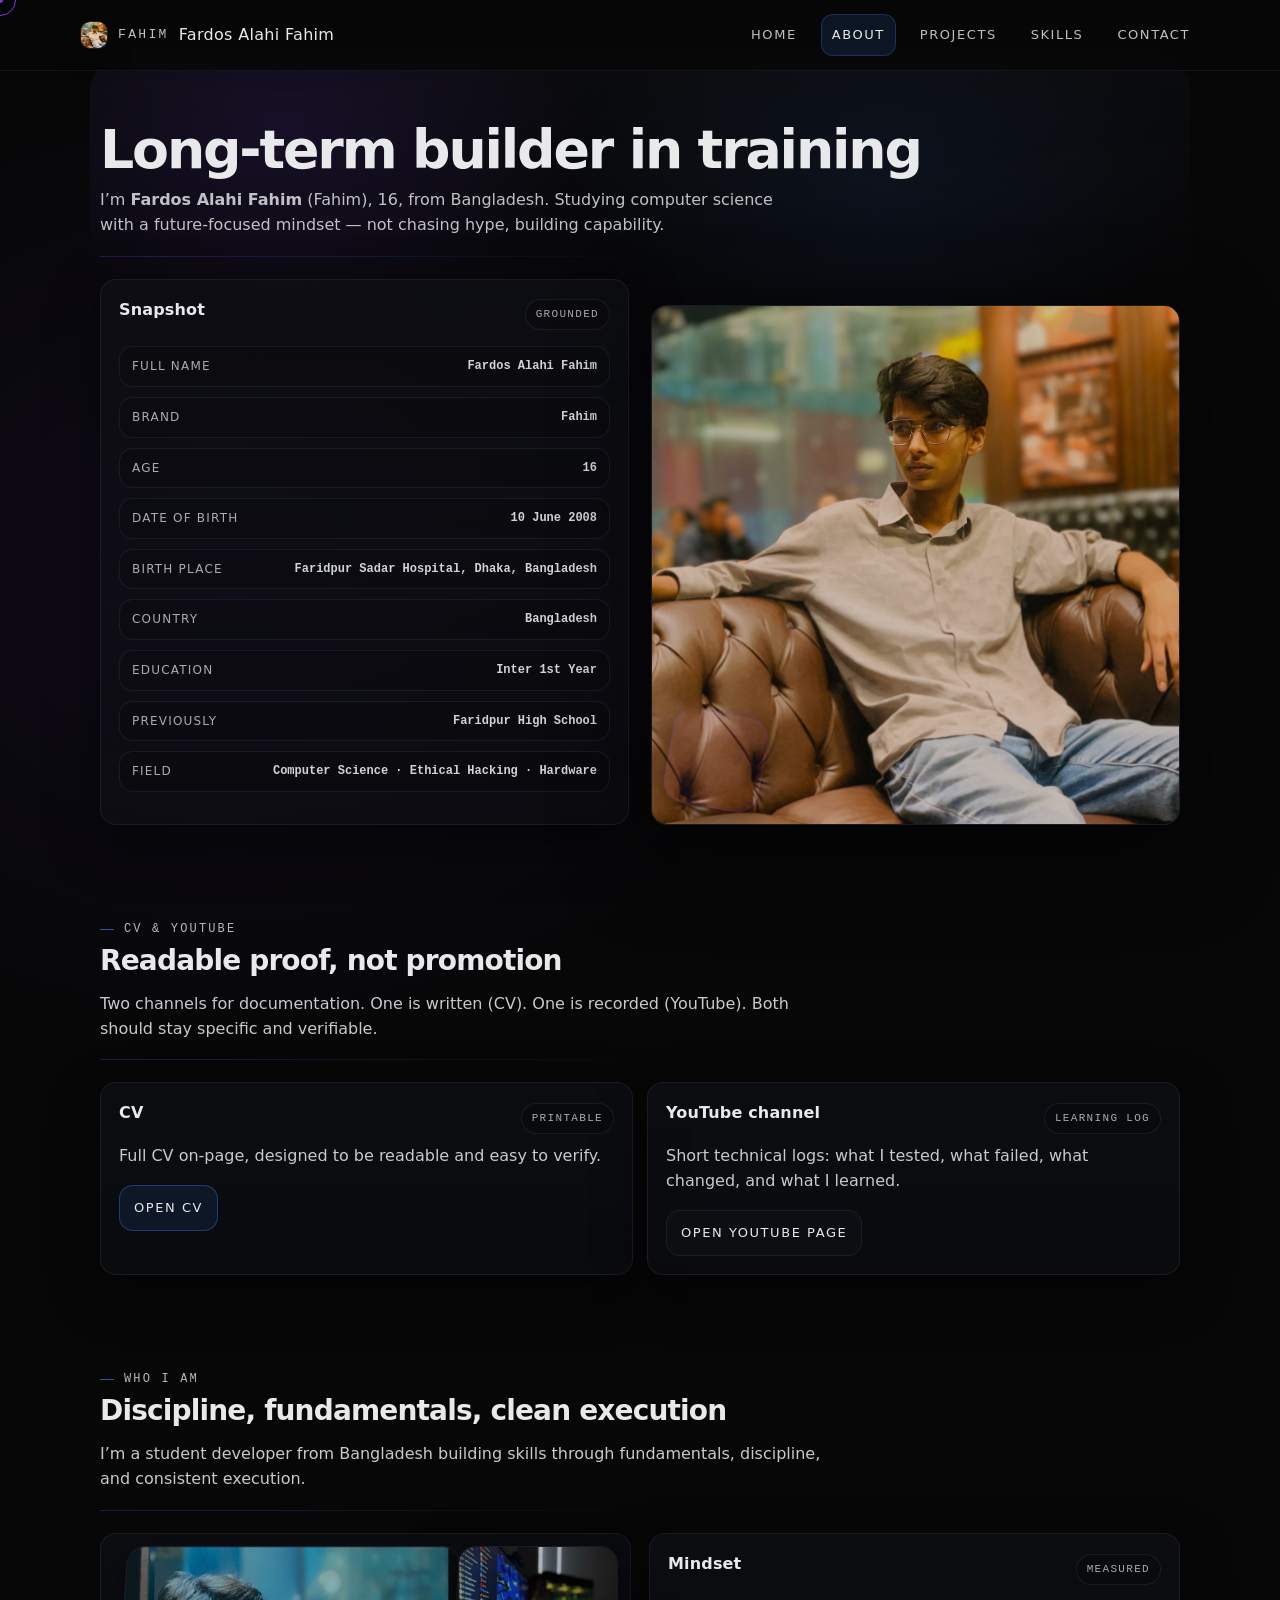
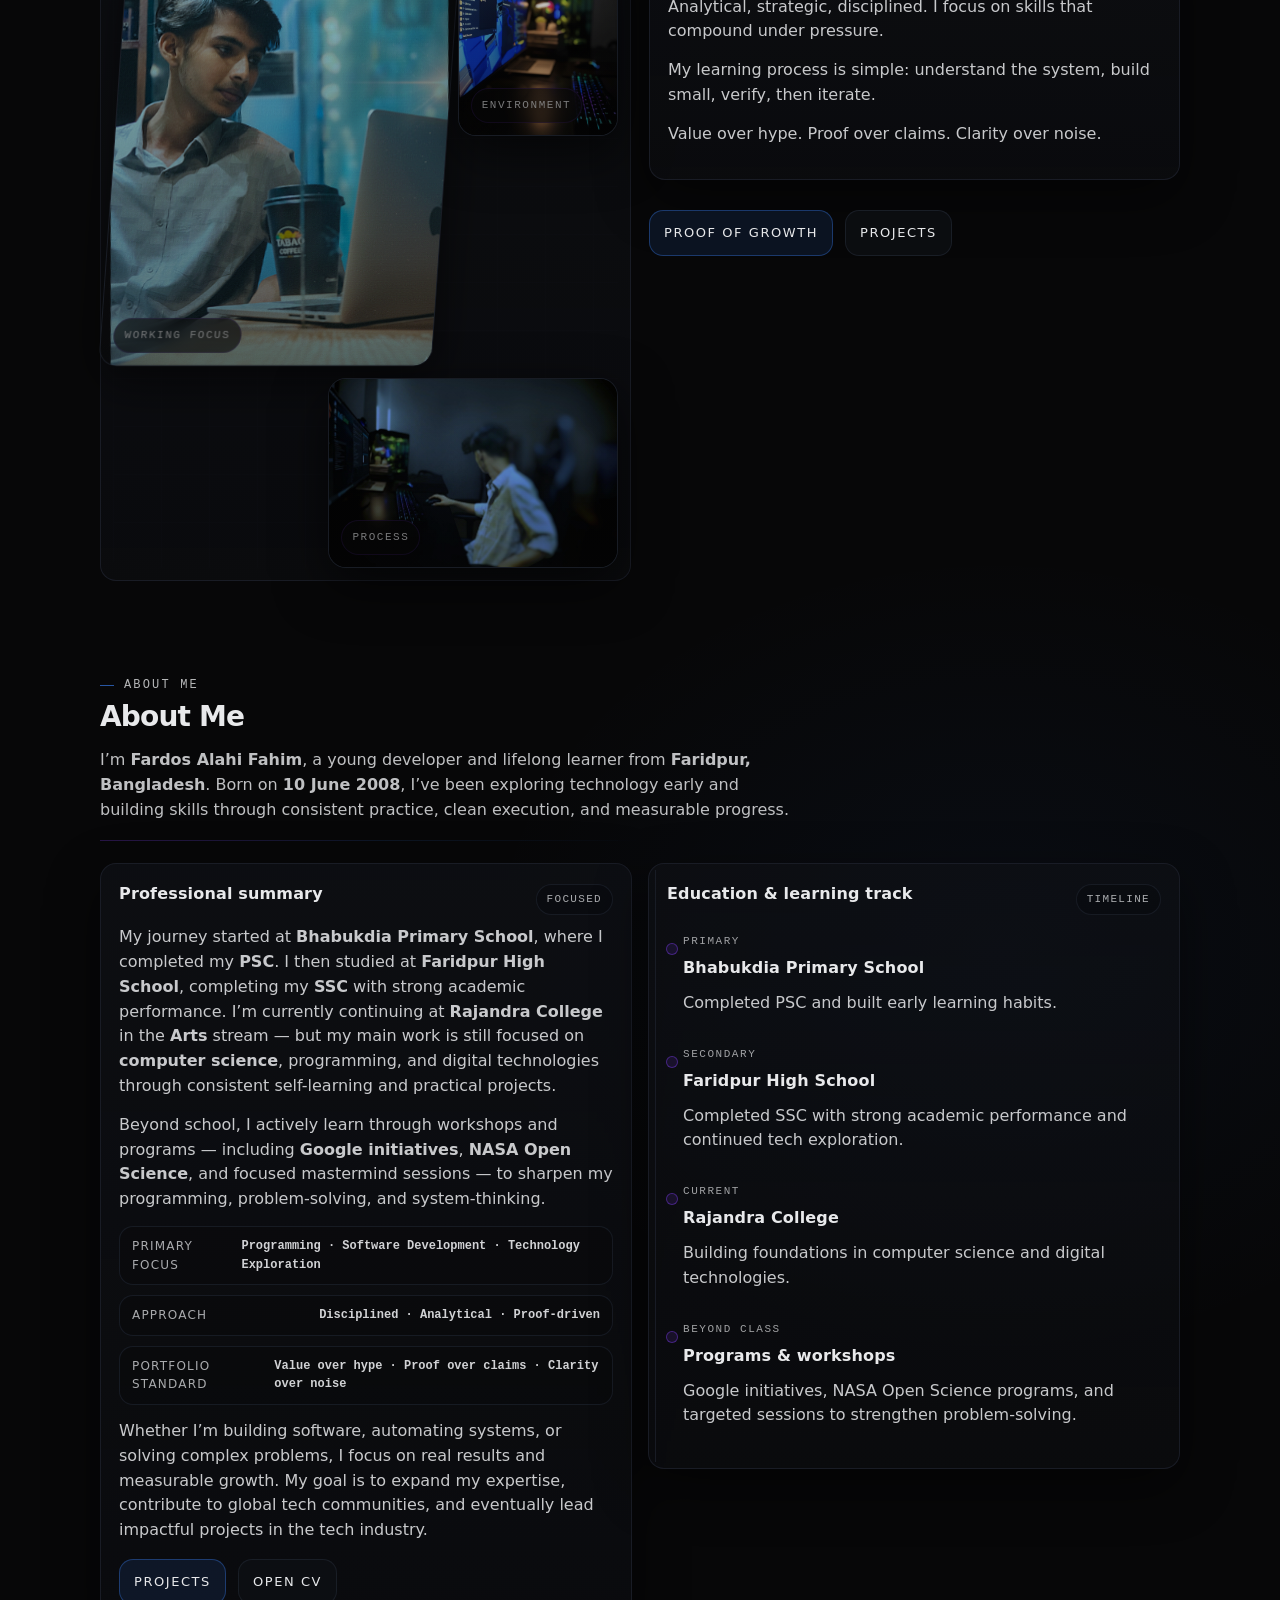
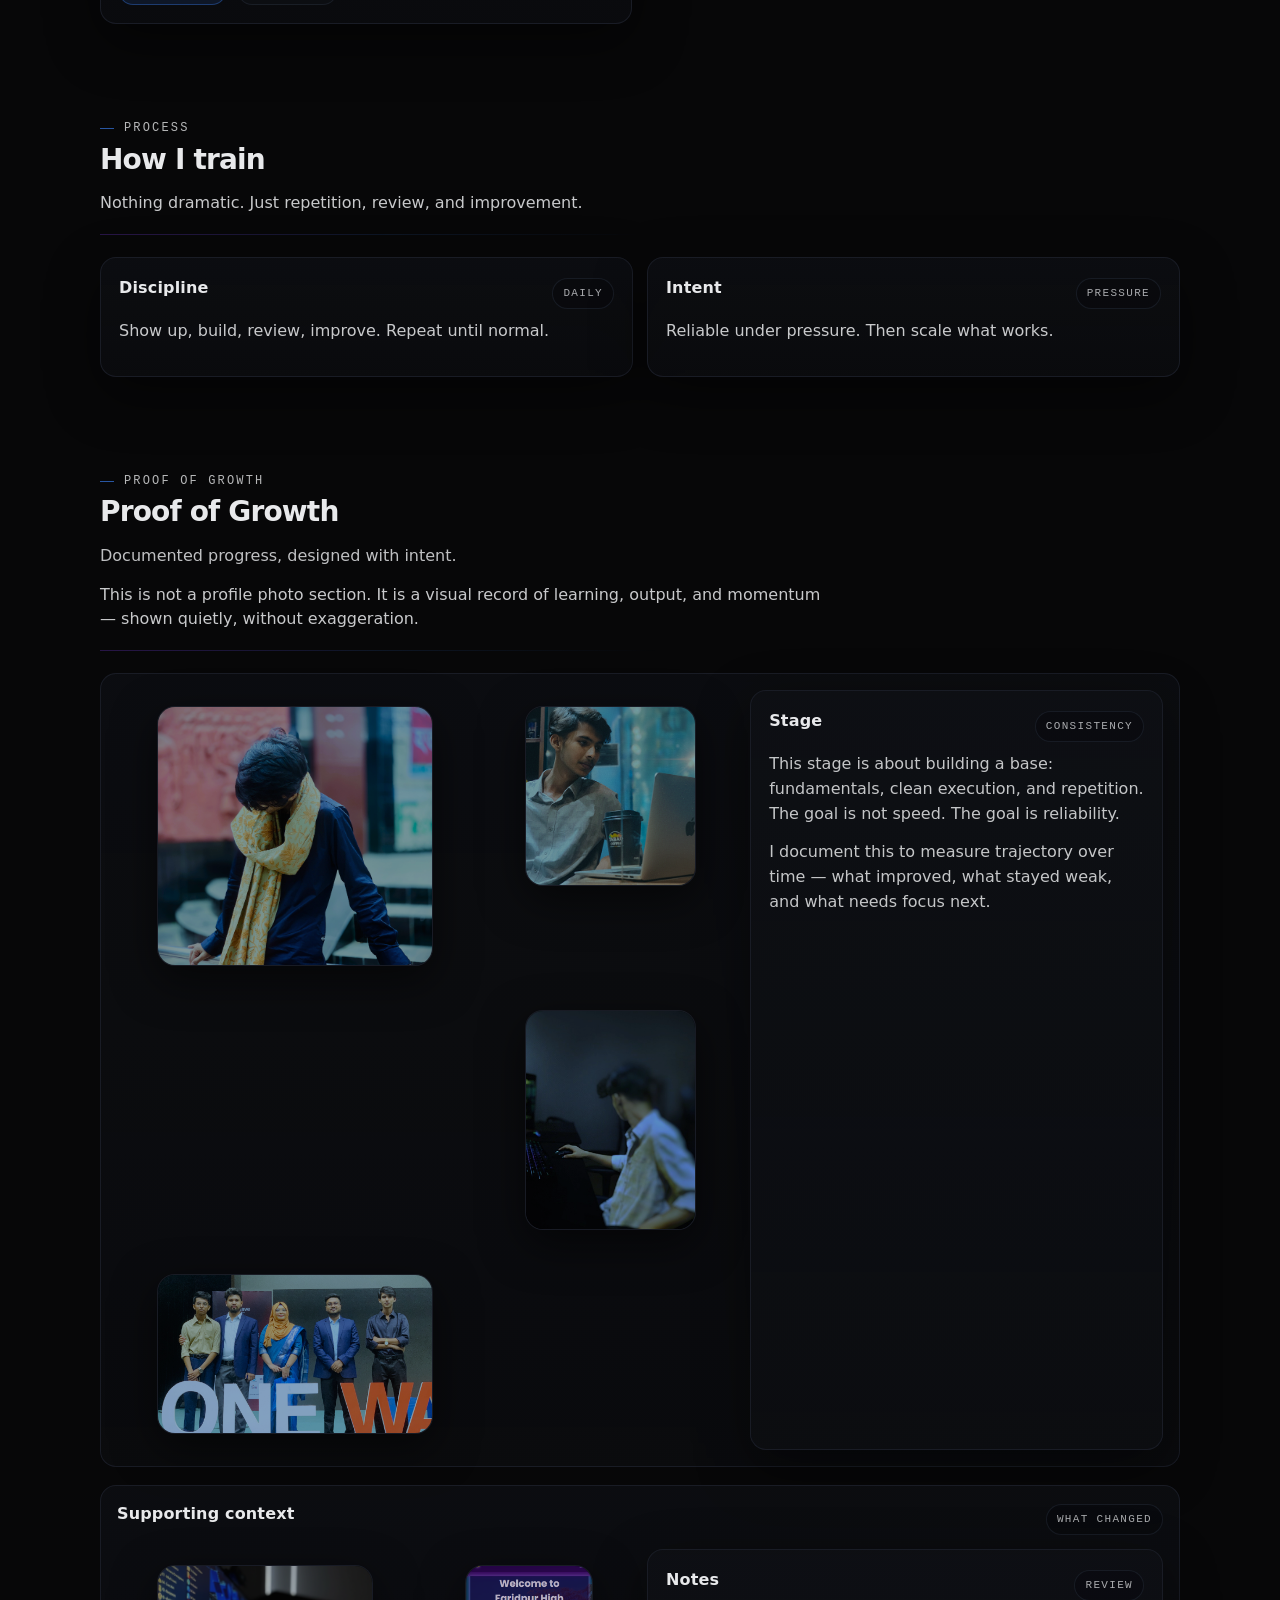
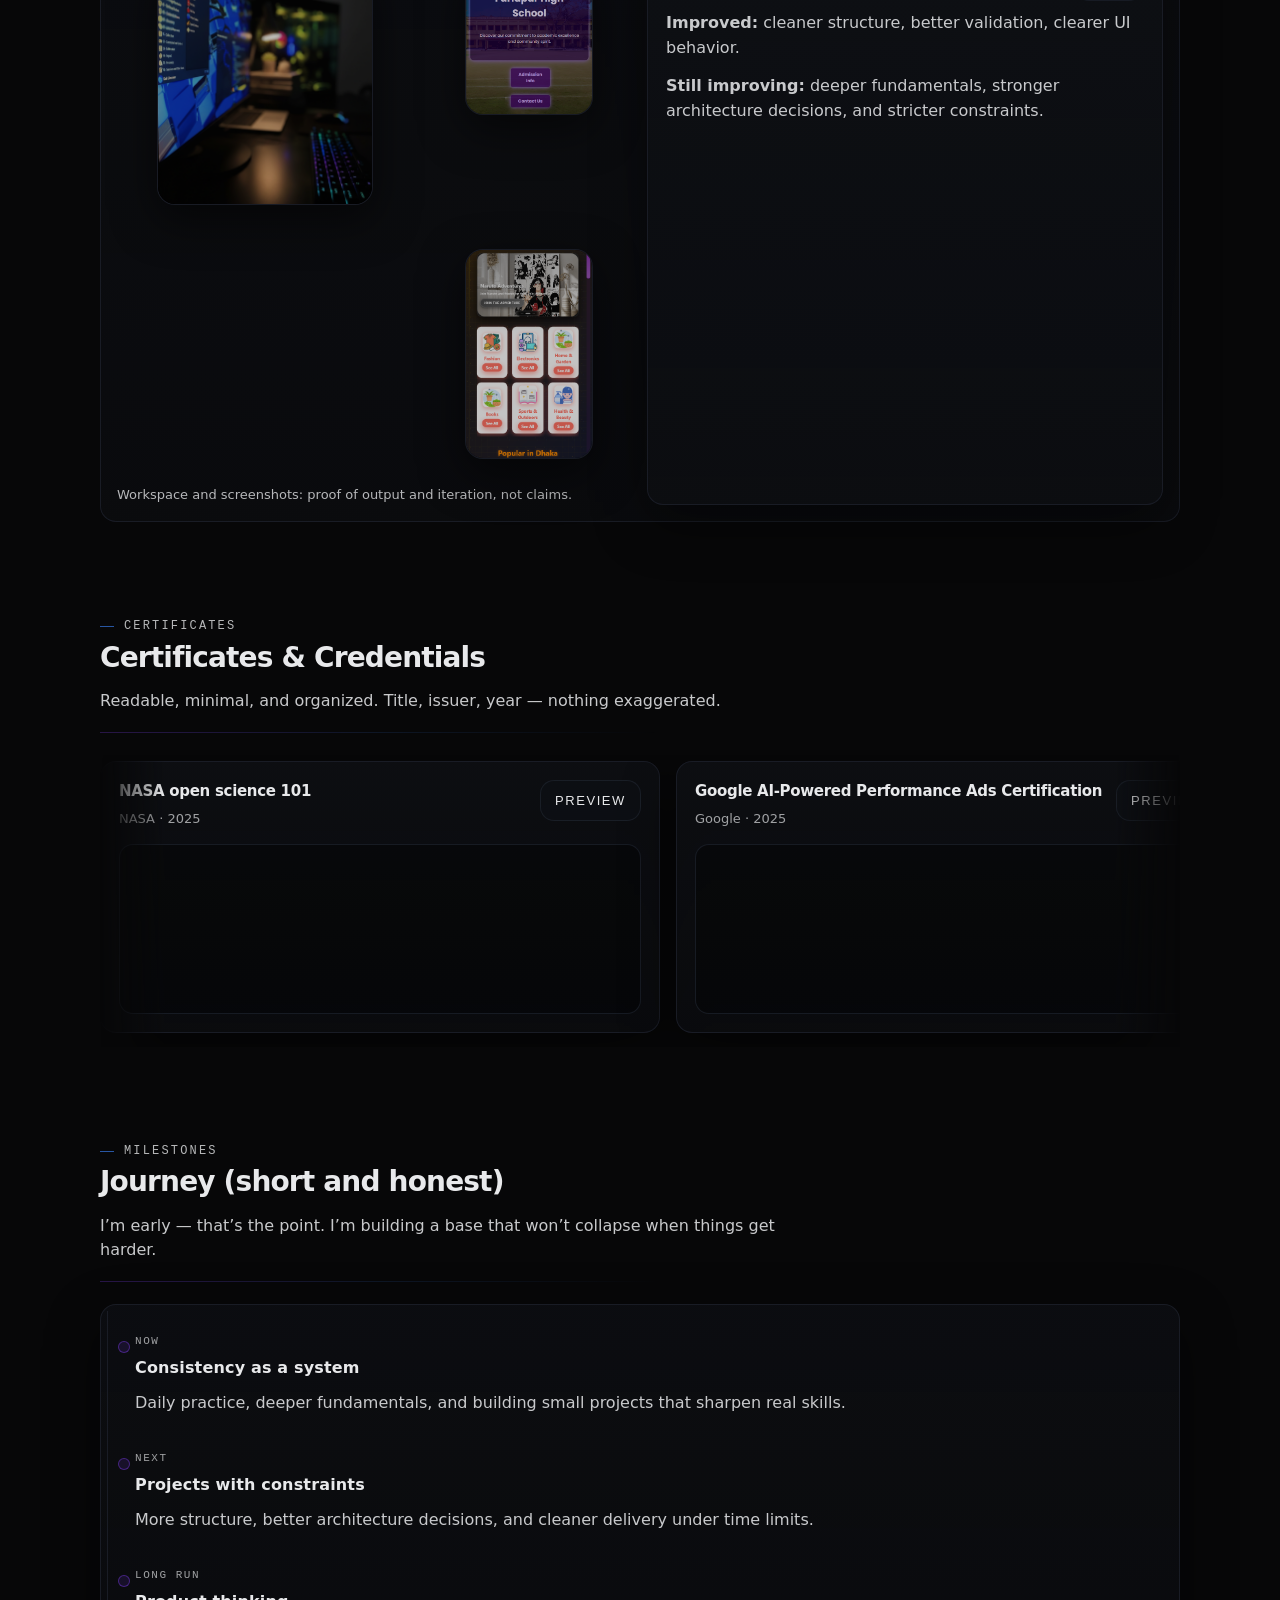
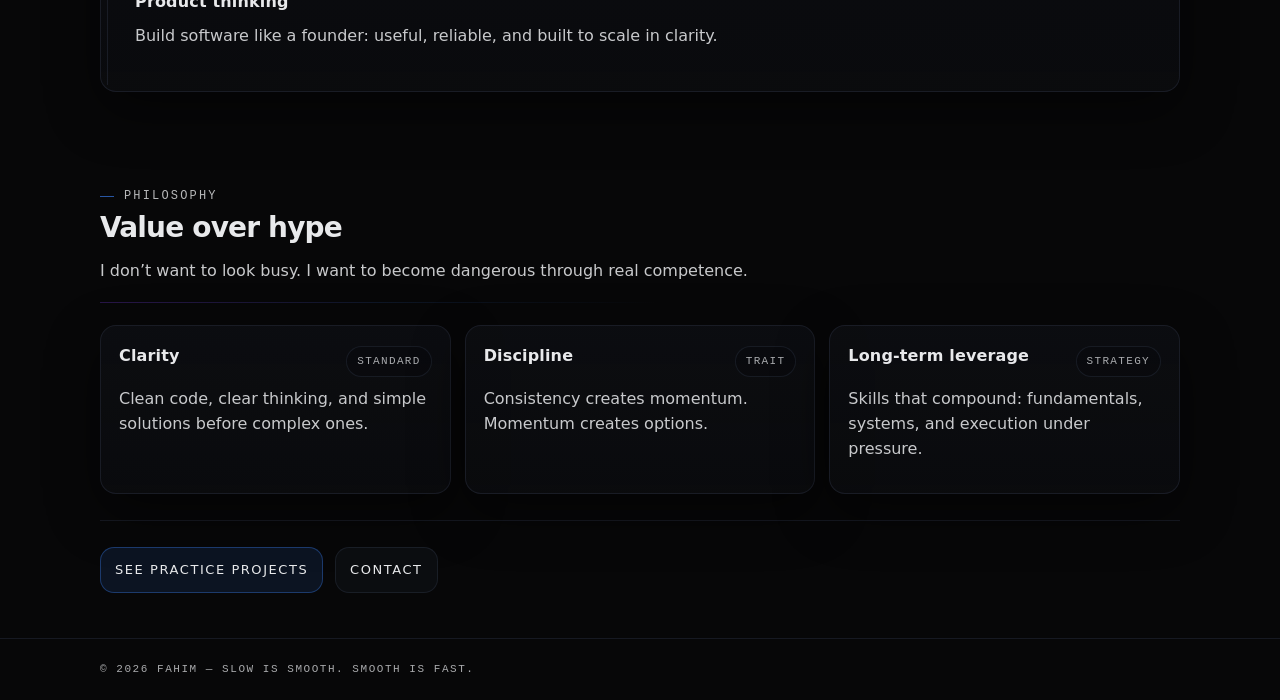
==== commit ab25be16: "Update about.html" ====
--- a/about.html
+++ b/about.html
@@ -8,7 +8,7 @@
   <meta name="description" content="About Fardos Alahi Fahim — focus, philosophy, and long-term direction." />
   <meta name="robots" content="index,follow" />
   <meta name="author" content="Fardos Alahi Fahim" />
-  <link rel="canonical" href="about.html" />
+  <link rel="canonical" href="https://fardosalahifahim.github.io/fardosalahifahim/about.html" />
   <link rel="icon" href="favicon.svg" type="image/svg+xml" />
   <link rel="manifest" href="site.webmanifest" />
 
@@ -16,16 +16,16 @@
   <meta property="og:site_name" content="Fardos Alahi Fahim" />
   <meta property="og:title" content="About | Fardos Alahi Fahim" />
   <meta property="og:description" content="About Fardos Alahi Fahim — focus, philosophy, and long-term direction." />
-  <meta property="og:url" content="about.html" />
-  <meta property="og:image" content="assets/images/fahim.jpg" />
+  <meta property="og:url" content="https://fardosalahifahim.github.io/fardosalahifahim/about.html" />
+  <meta property="og:image" content="https://fardosalahifahim.github.io/fardosalahifahim/assets/images/fahim.jpg" />
   <meta property="og:image:alt" content="Portrait of Fardos Alahi Fahim" />
 
   <meta name="twitter:card" content="summary_large_image" />
   <meta name="twitter:title" content="About | Fardos Alahi Fahim" />
   <meta name="twitter:description" content="About Fardos Alahi Fahim — focus, philosophy, and long-term direction." />
-  <meta name="twitter:image" content="assets/images/fahim.jpg" />
-
-  <script type="application/ld+json">{"@context":"https://schema.org","@graph":[{"@type":"Organization","@id":"#organization","name":"Fahim","url":"index.html","logo":"assets/images/logo.svg"},{"@type":"WebSite","@id":"#website","url":"index.html","name":"Fardos Alahi Fahim","publisher":{"@id":"#organization"}},{"@type":"WebPage","@id":"about.html#webpage","url":"about.html","name":"About | Fardos Alahi Fahim","isPartOf":{"@id":"#website"}},{"@type":"Person","@id":"#person","name":"Fardos Alahi Fahim","alternateName":"Fahim","url":"index.html","image":"assets/images/fahim.jpg","sameAs":["https://github.com/fardosalahifahim","https://www.youtube.com/@fahimexora","https://www.facebook.com/fardosalahifahim"]}]}</script>
+  <meta name="twitter:image" content="https://fardosalahifahim.github.io/fardosalahifahim/assets/images/fahim.jpg" />
+
+  <script type="application/ld+json">{"@context":"https://schema.org","@graph":[{"@type":"Organization","@id":"#organization","name":"Fahim","url":"https://fardosalahifahim.github.io/fardosalahifahim/","logo":"https://fardosalahifahim.github.io/fardosalahifahim/assets/images/logo.svg"},{"@type":"WebSite","@id":"#website","url":"https://fardosalahifahim.github.io/fardosalahifahim/","name":"Fardos Alahi Fahim","publisher":{"@id":"#organization"}},{"@type":"WebPage","@id":"about.html#webpage","url":"https://fardosalahifahim.github.io/fardosalahifahim/about.html","name":"About | Fardos Alahi Fahim","isPartOf":{"@id":"#website"}},{"@type":"Person","@id":"#person","name":"Fardos Alahi Fahim","alternateName":"Fahim","url":"https://fardosalahifahim.github.io/fardosalahifahim/","image":"https://fardosalahifahim.github.io/fardosalahifahim/assets/images/fahim.jpg","sameAs":["https://github.com/fardosalahifahim","https://www.youtube.com/@fahimexora","https://www.facebook.com/fardosalahifahim"]}]}</script>
   <link rel="stylesheet" href="assets/css/style.css" />
 </head>
 <body class="about-luxe">
@@ -76,6 +76,8 @@
               <li><span>Full Name</span><strong>Fardos Alahi Fahim</strong></li>
               <li><span>Brand</span><strong>Fahim</strong></li>
               <li><span>Age</span><strong>16</strong></li>
+              <li><span>Date of birth</span><strong>10 June 2008</strong></li>
+              <li><span>Birth place</span><strong>Faridpur Sadar Hospital, Dhaka, Bangladesh</strong></li>
               <li><span>Country</span><strong>Bangladesh</strong></li>
               <li><span>Education</span><strong>Inter 1st Year</strong></li>
               <li><span>Previously</span><strong>Faridpur High School</strong></li>
@@ -507,3 +509,4 @@
   <script src="assets/js/main.js" defer></script>
 </body>
 </html>
+
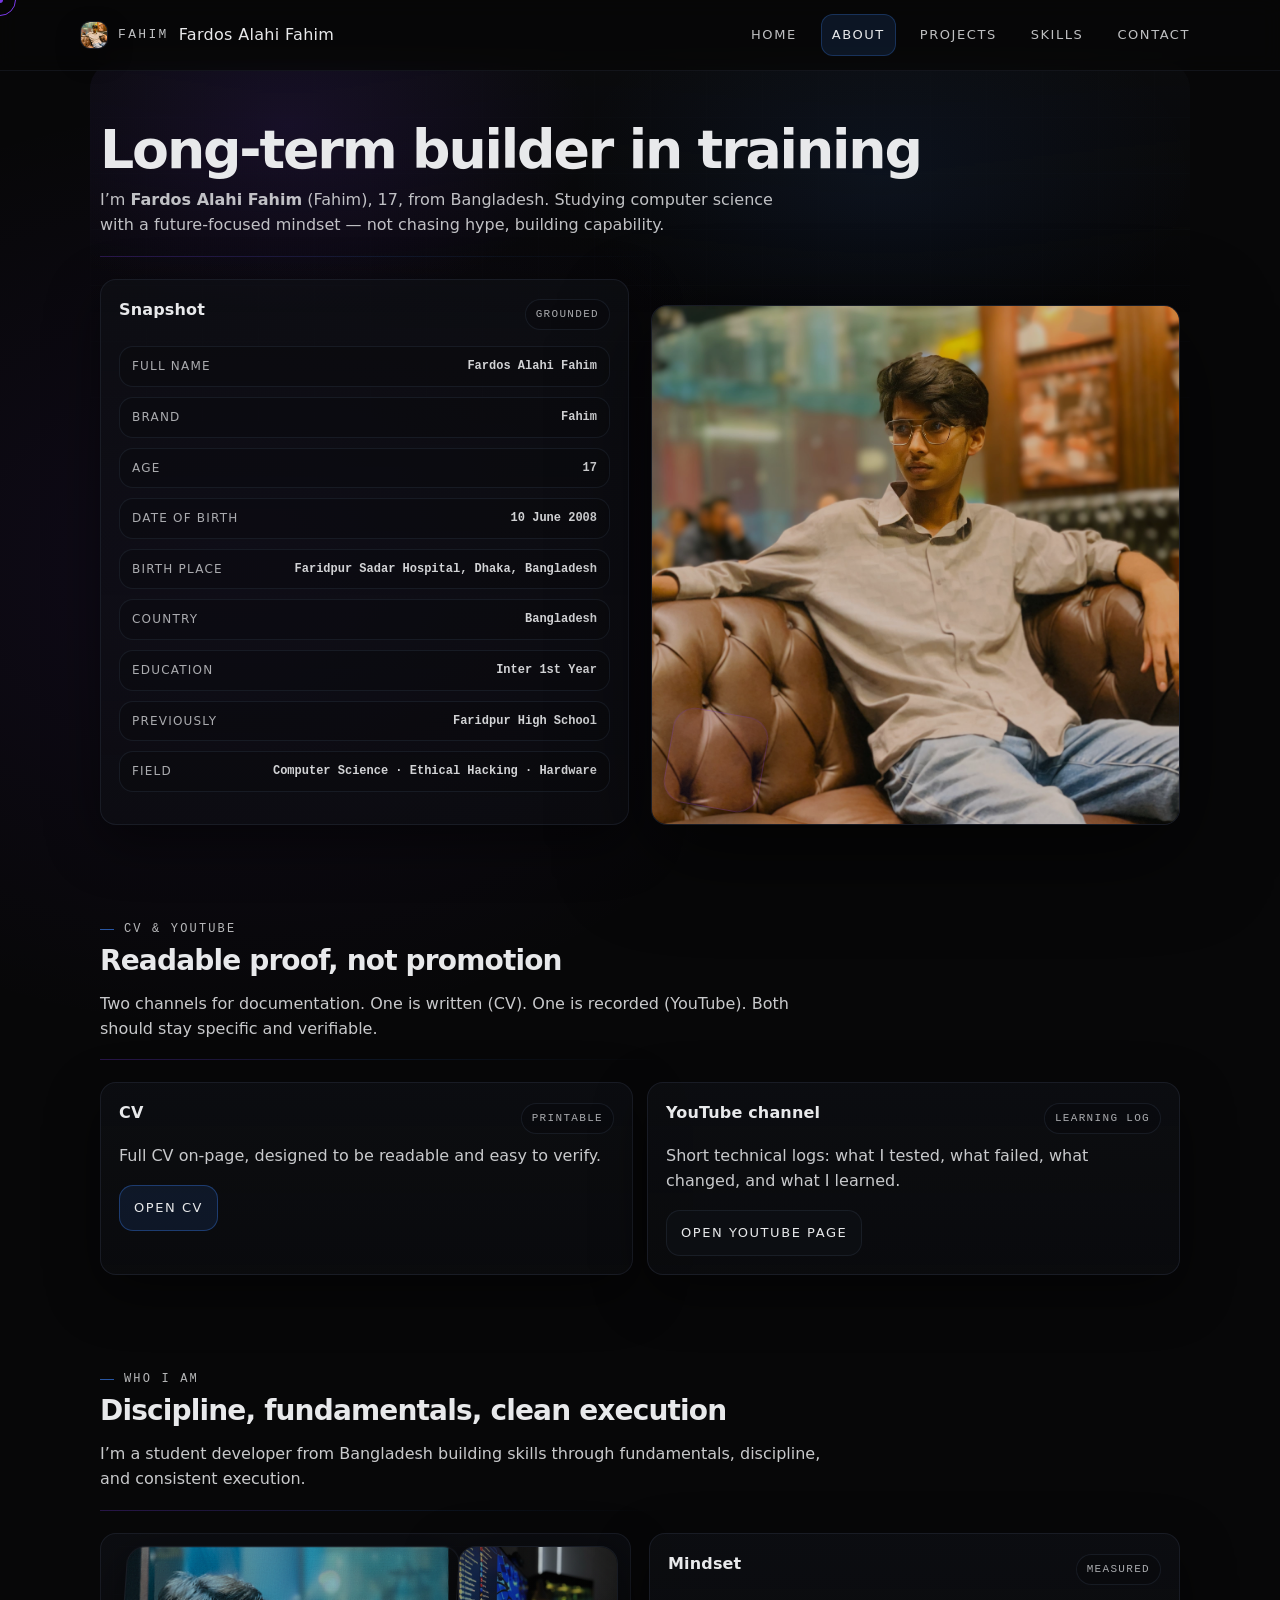
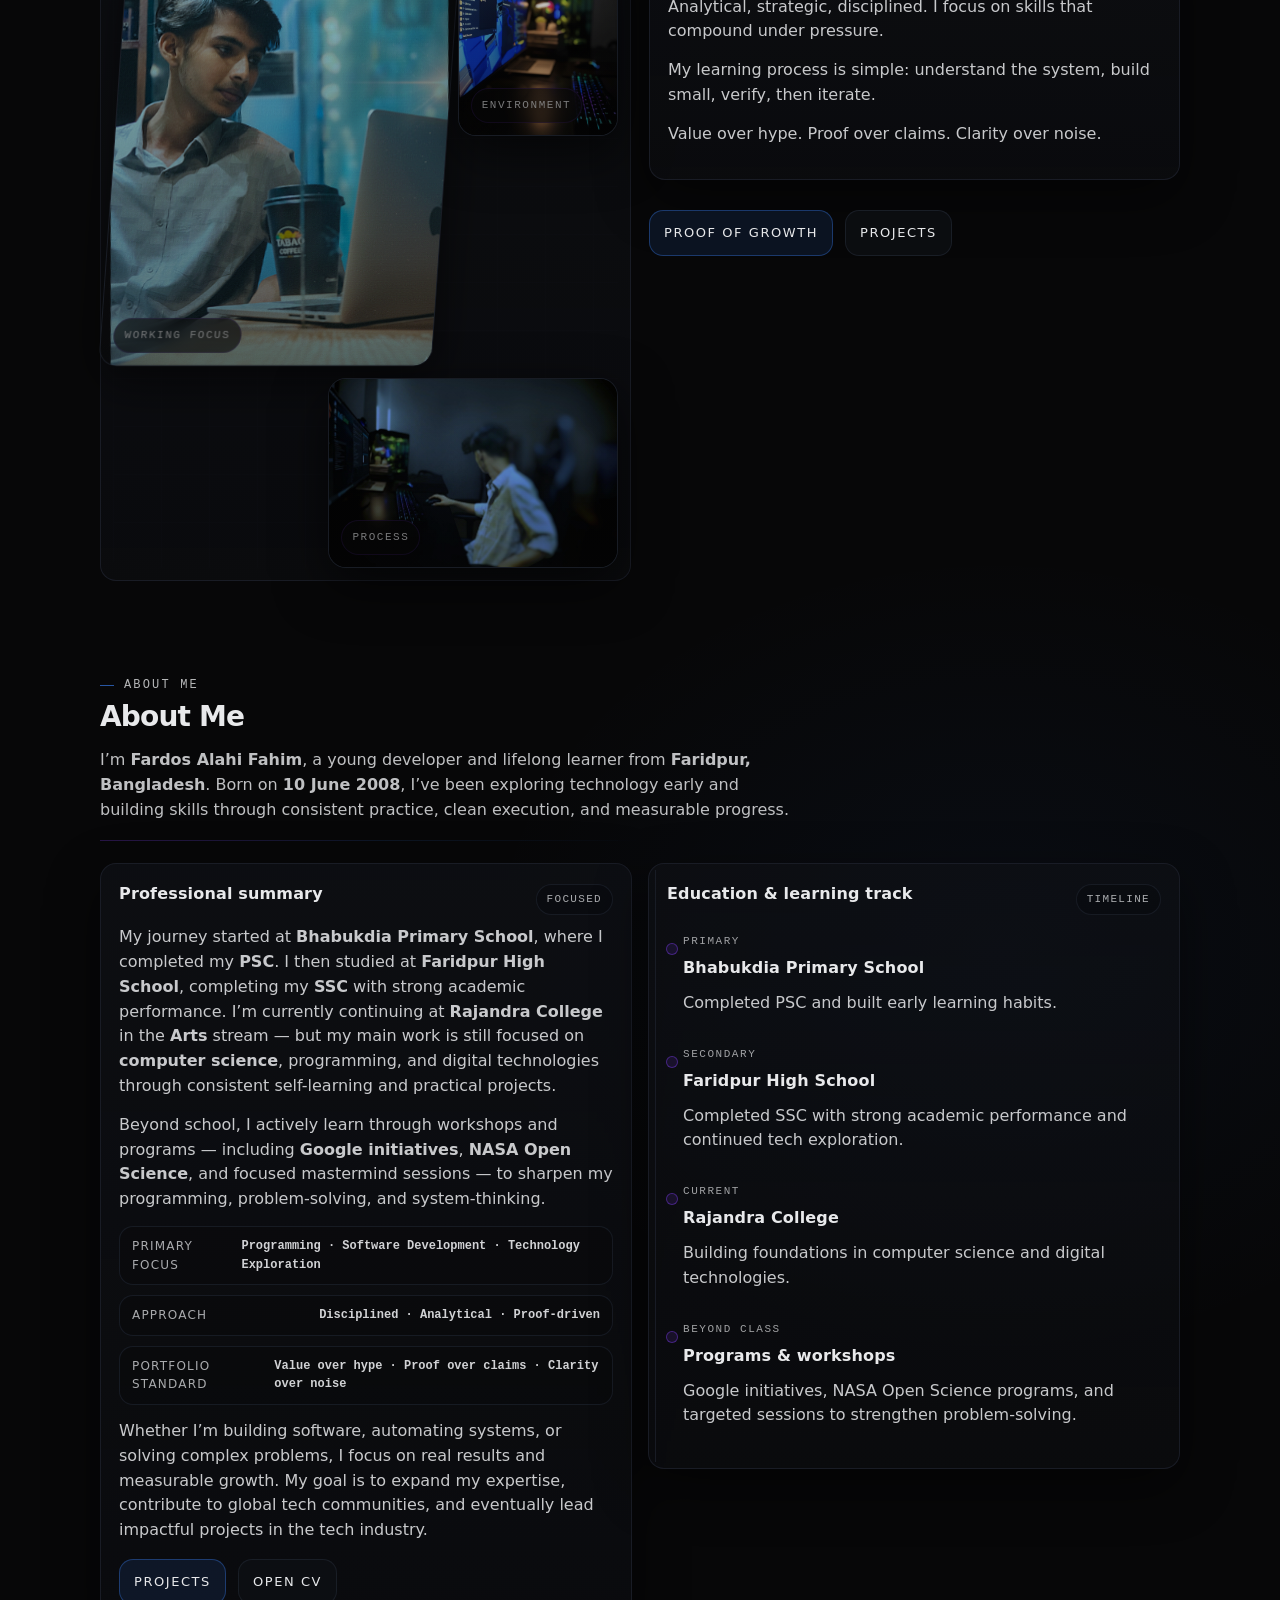
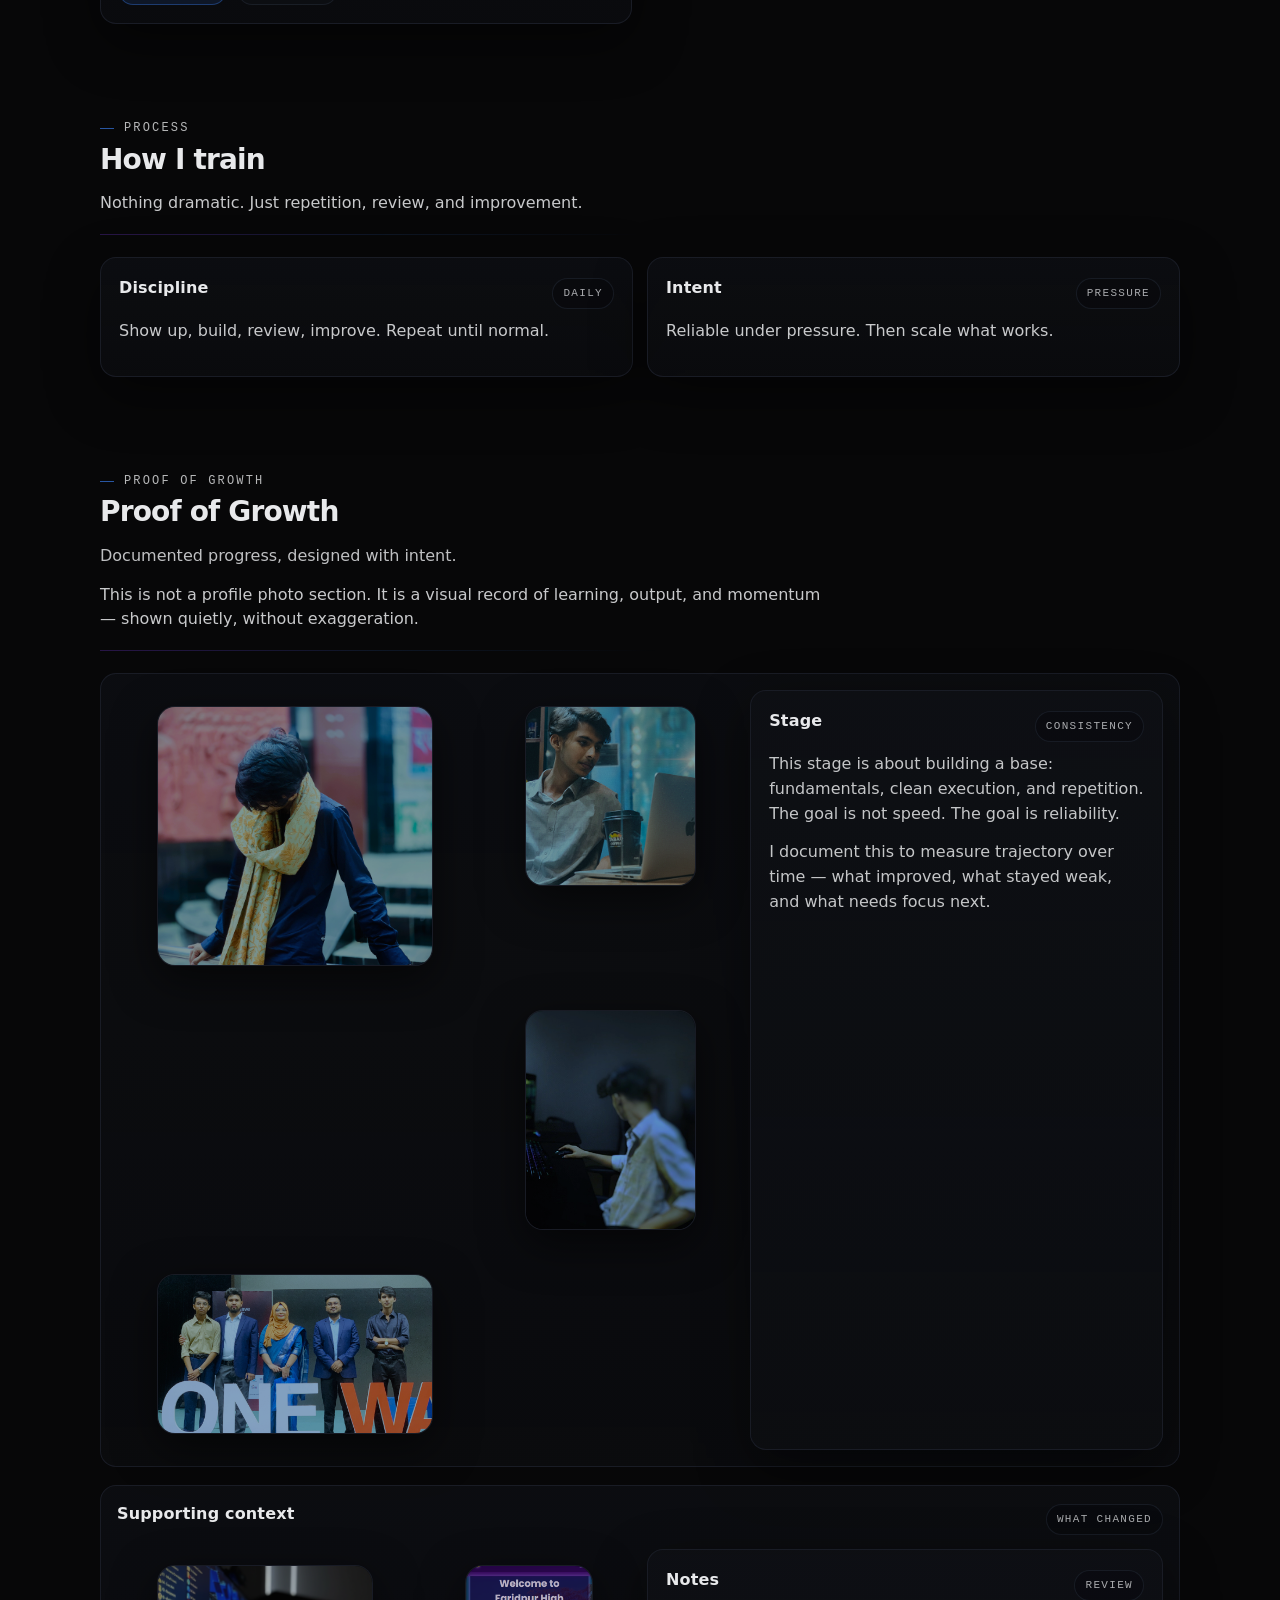
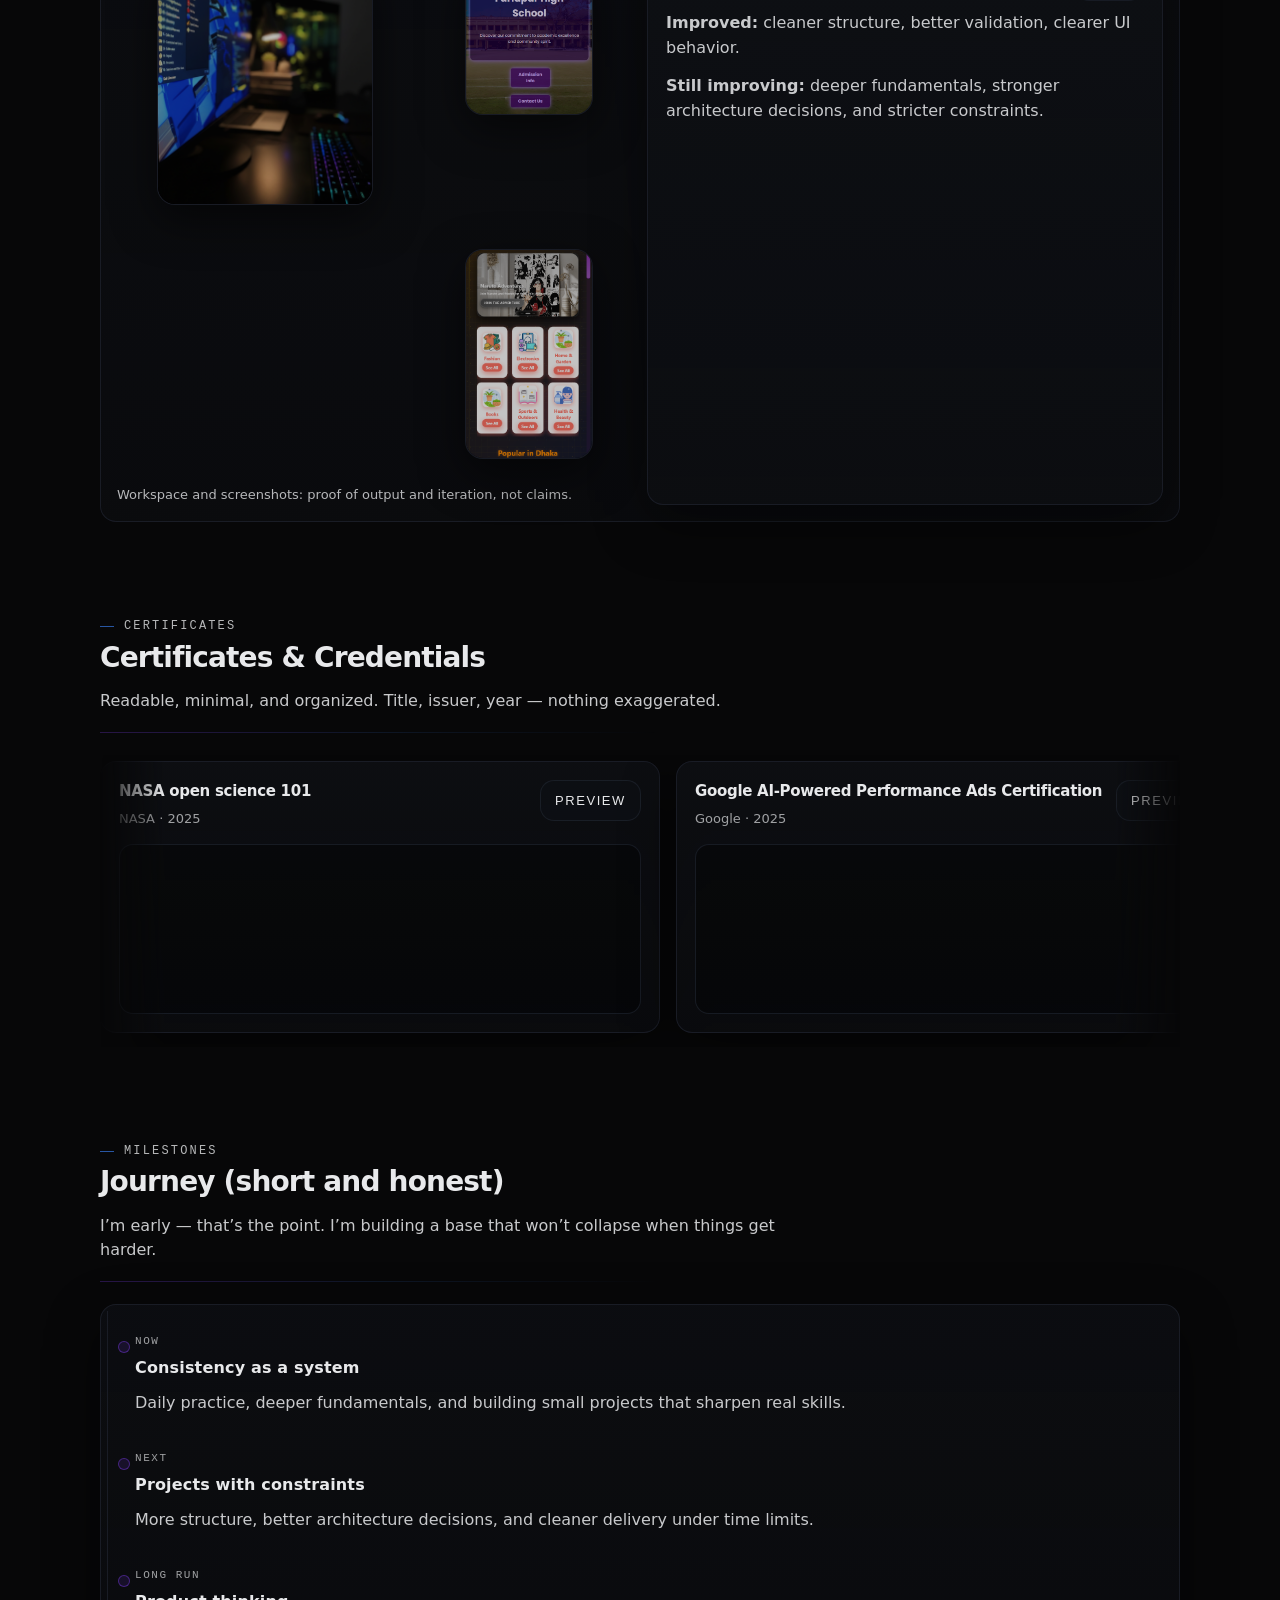
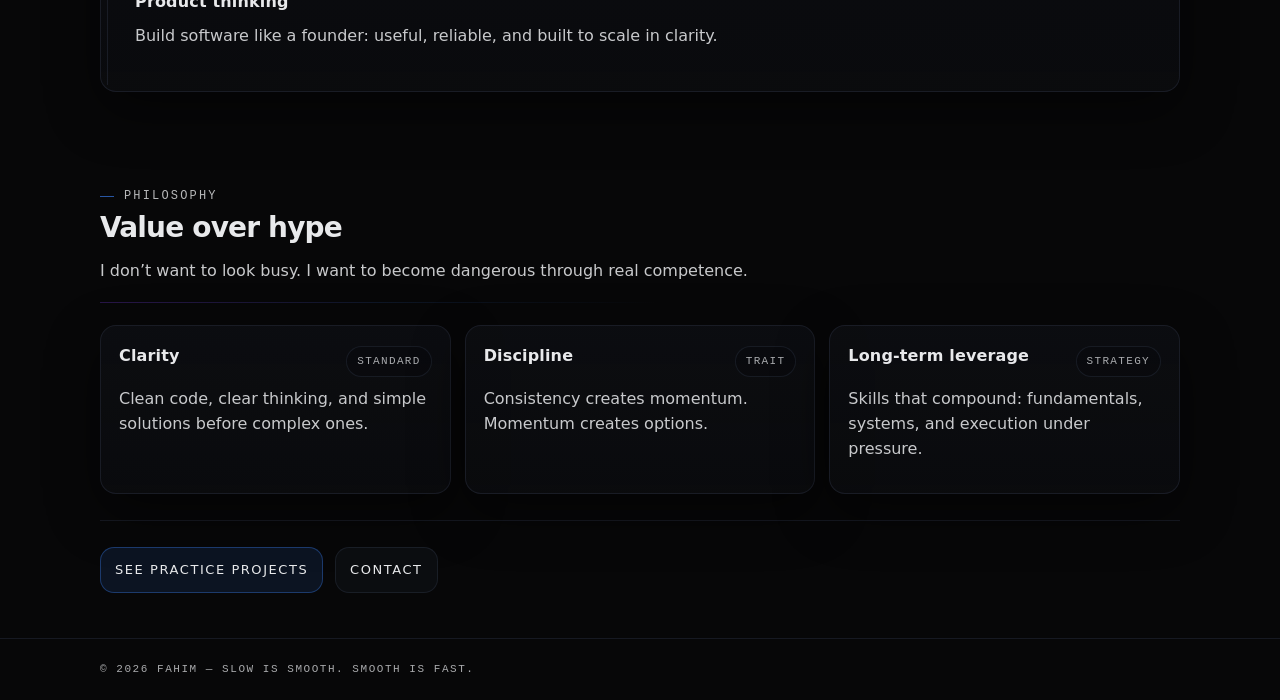
==== commit ec6737a7: "update" ====
--- a/about.html
+++ b/about.html
@@ -61,7 +61,7 @@
       <div class="section-header">
         <h1>Long-term builder in training</h1>
         <p class="lead">
-          I’m <strong>Fardos Alahi Fahim</strong> (Fahim), 16, from Bangladesh. Studying computer science with a future-focused mindset — not chasing hype, building capability.
+          I’m <strong>Fardos Alahi Fahim</strong> (Fahim), 17, from Bangladesh. Studying computer science with a future-focused mindset — not chasing hype, building capability.
         </p>
       </div>
 
@@ -75,7 +75,7 @@
             <ul class="facts" aria-label="Profile">
               <li><span>Full Name</span><strong>Fardos Alahi Fahim</strong></li>
               <li><span>Brand</span><strong>Fahim</strong></li>
-              <li><span>Age</span><strong>16</strong></li>
+              <li><span>Age</span><strong>17</strong></li>
               <li><span>Date of birth</span><strong>10 June 2008</strong></li>
               <li><span>Birth place</span><strong>Faridpur Sadar Hospital, Dhaka, Bangladesh</strong></li>
               <li><span>Country</span><strong>Bangladesh</strong></li>
@@ -510,3 +510,4 @@
 </body>
 </html>
 
+
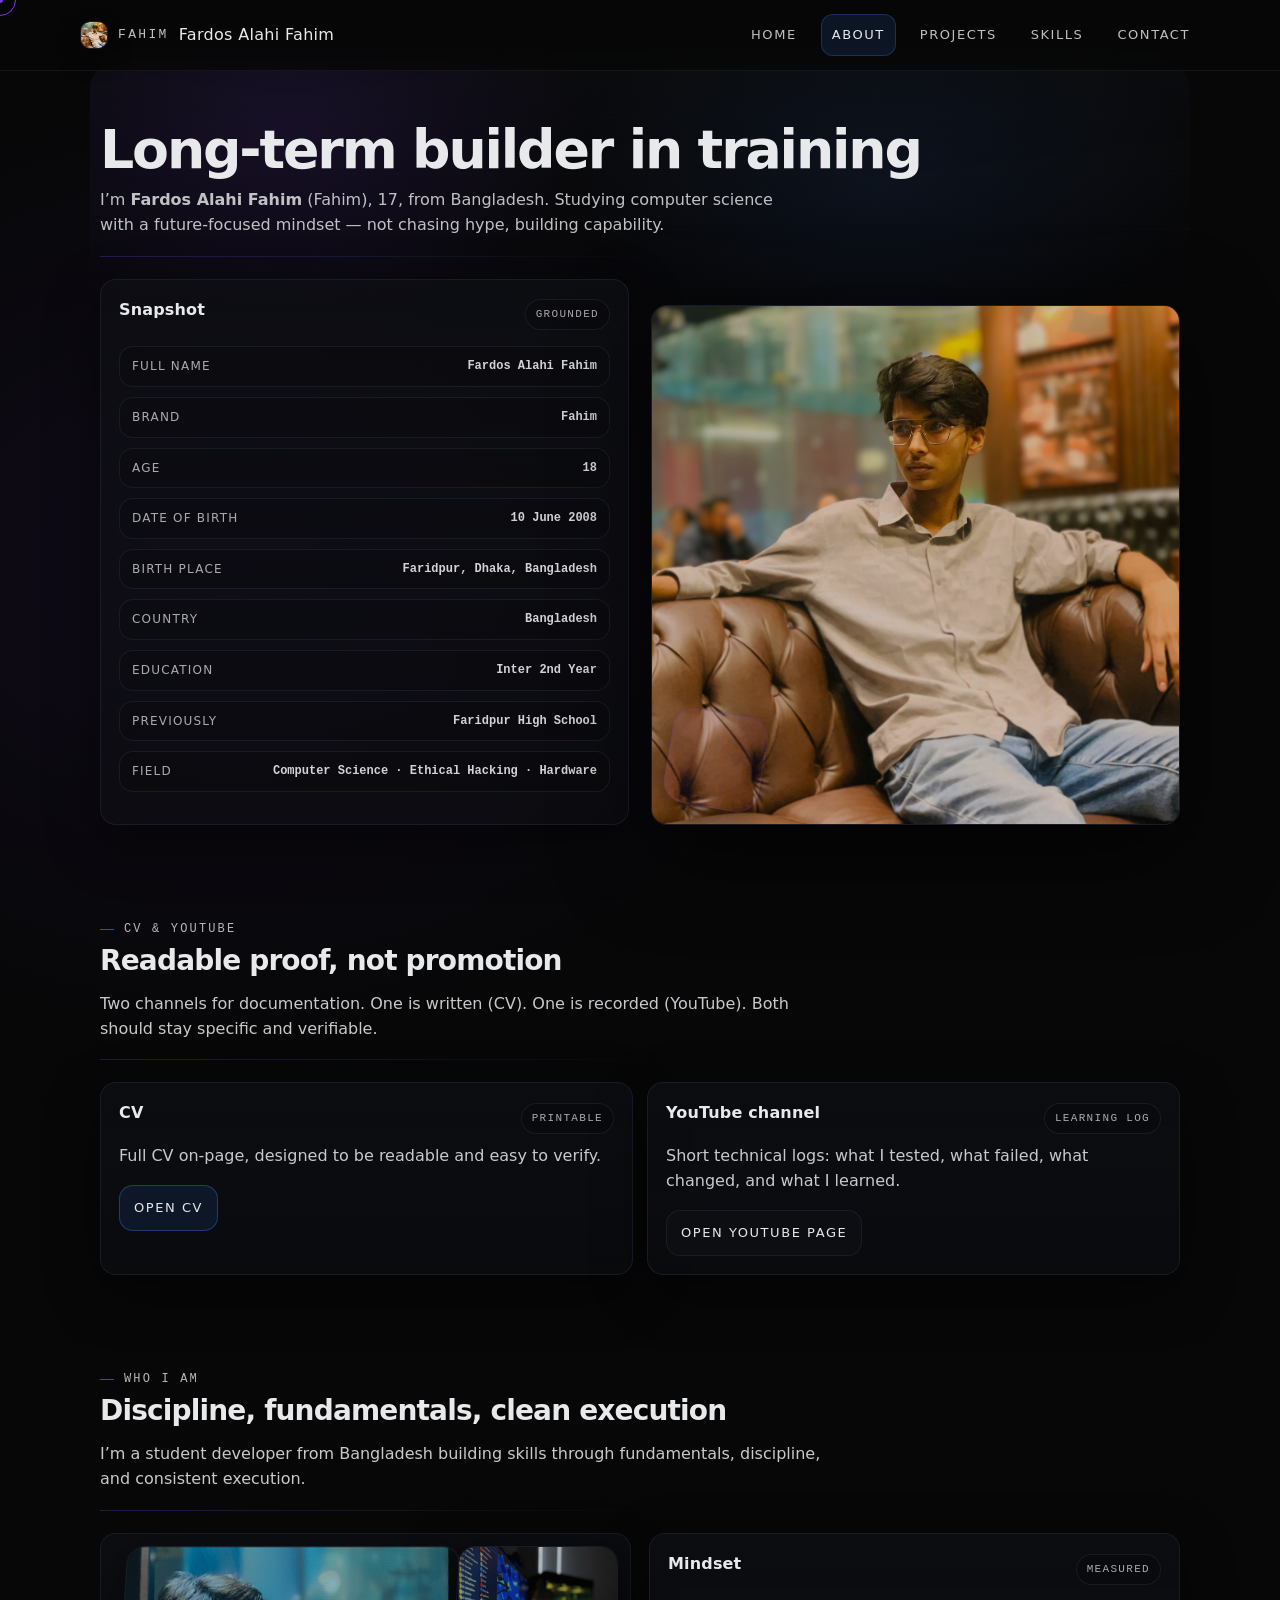
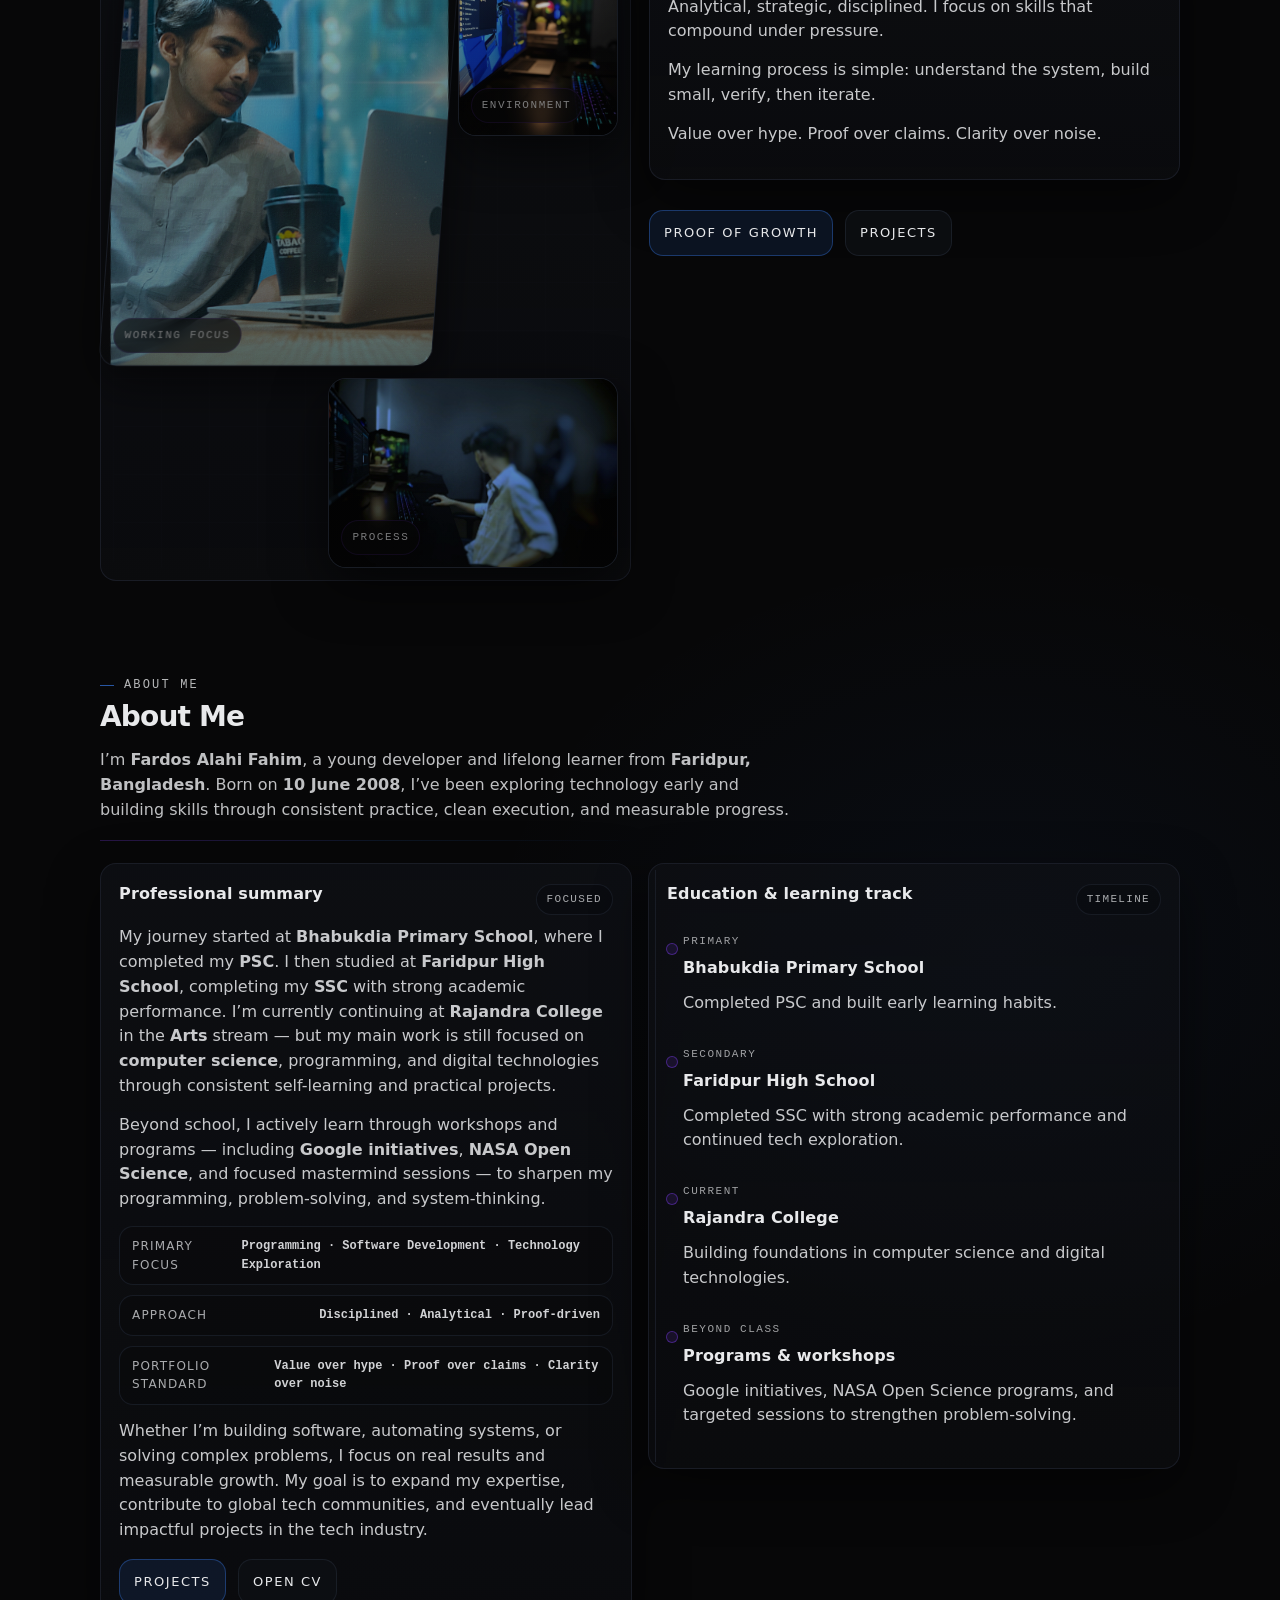
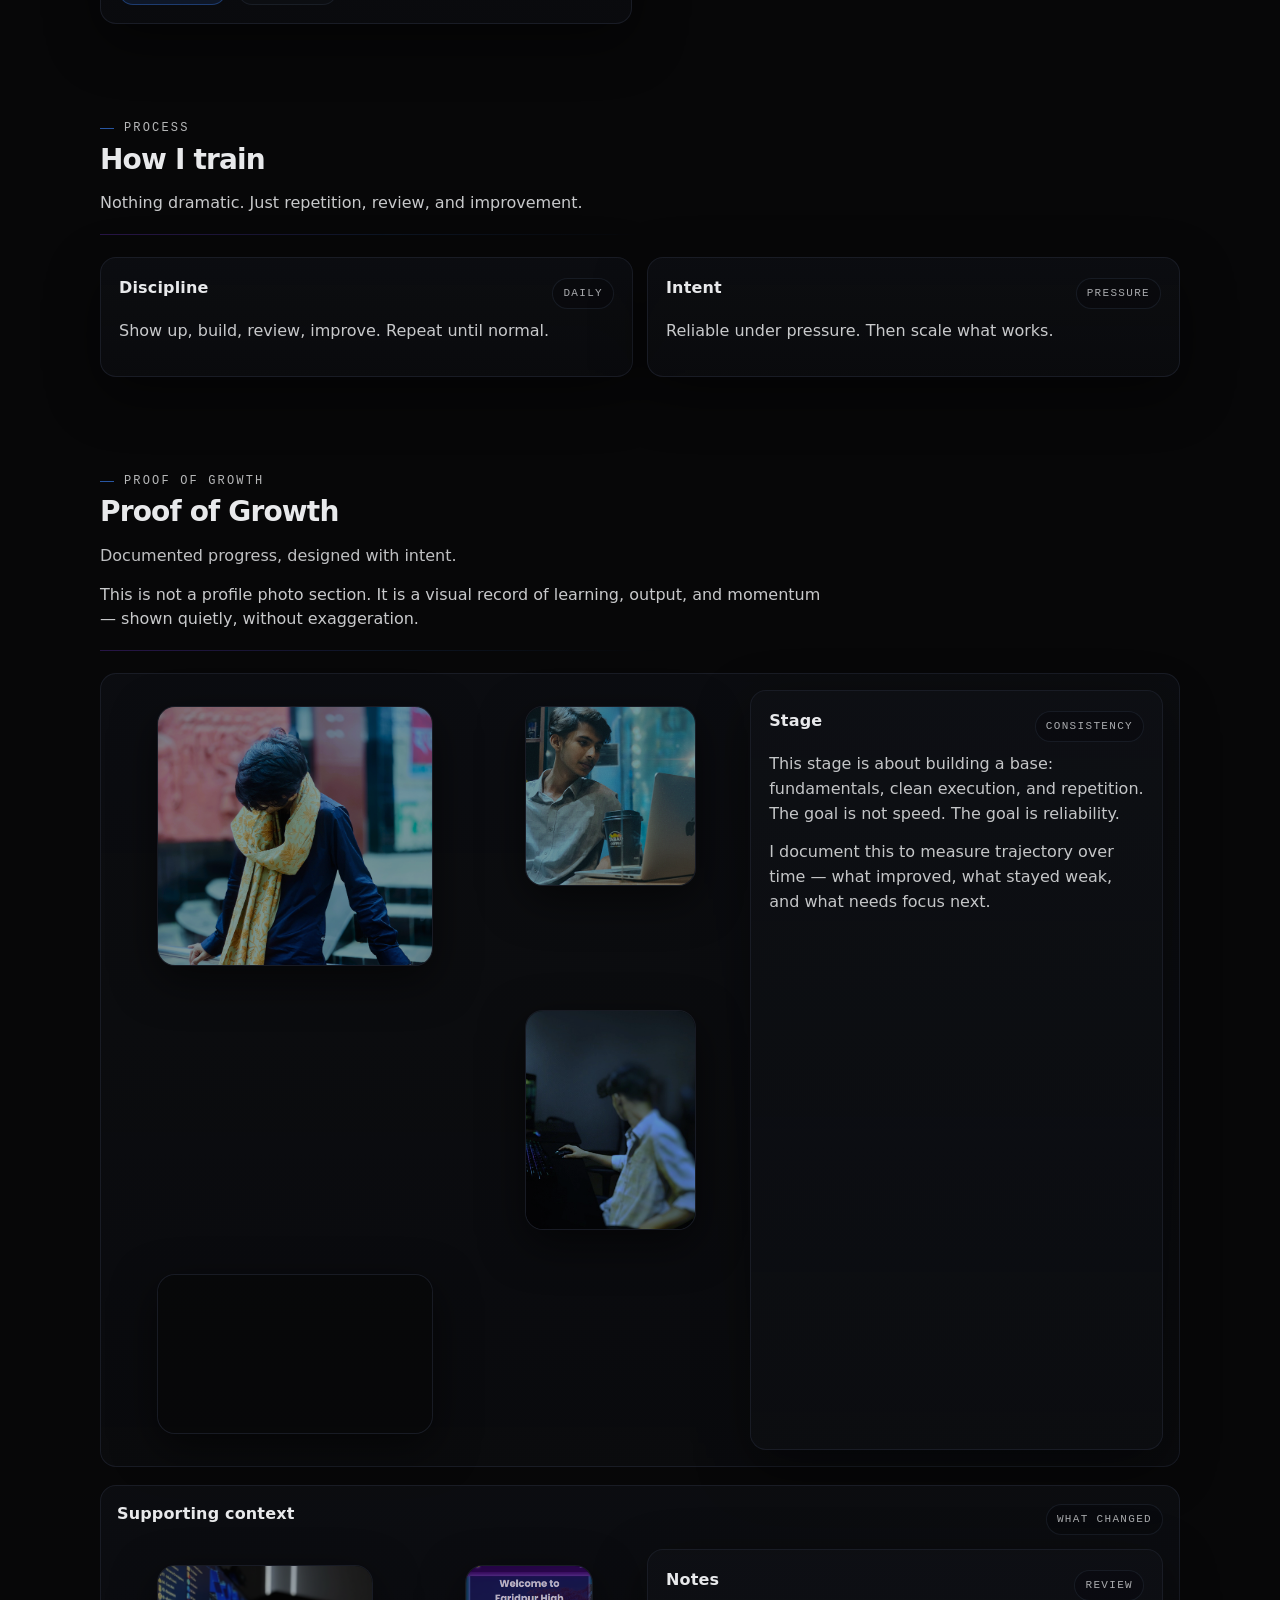
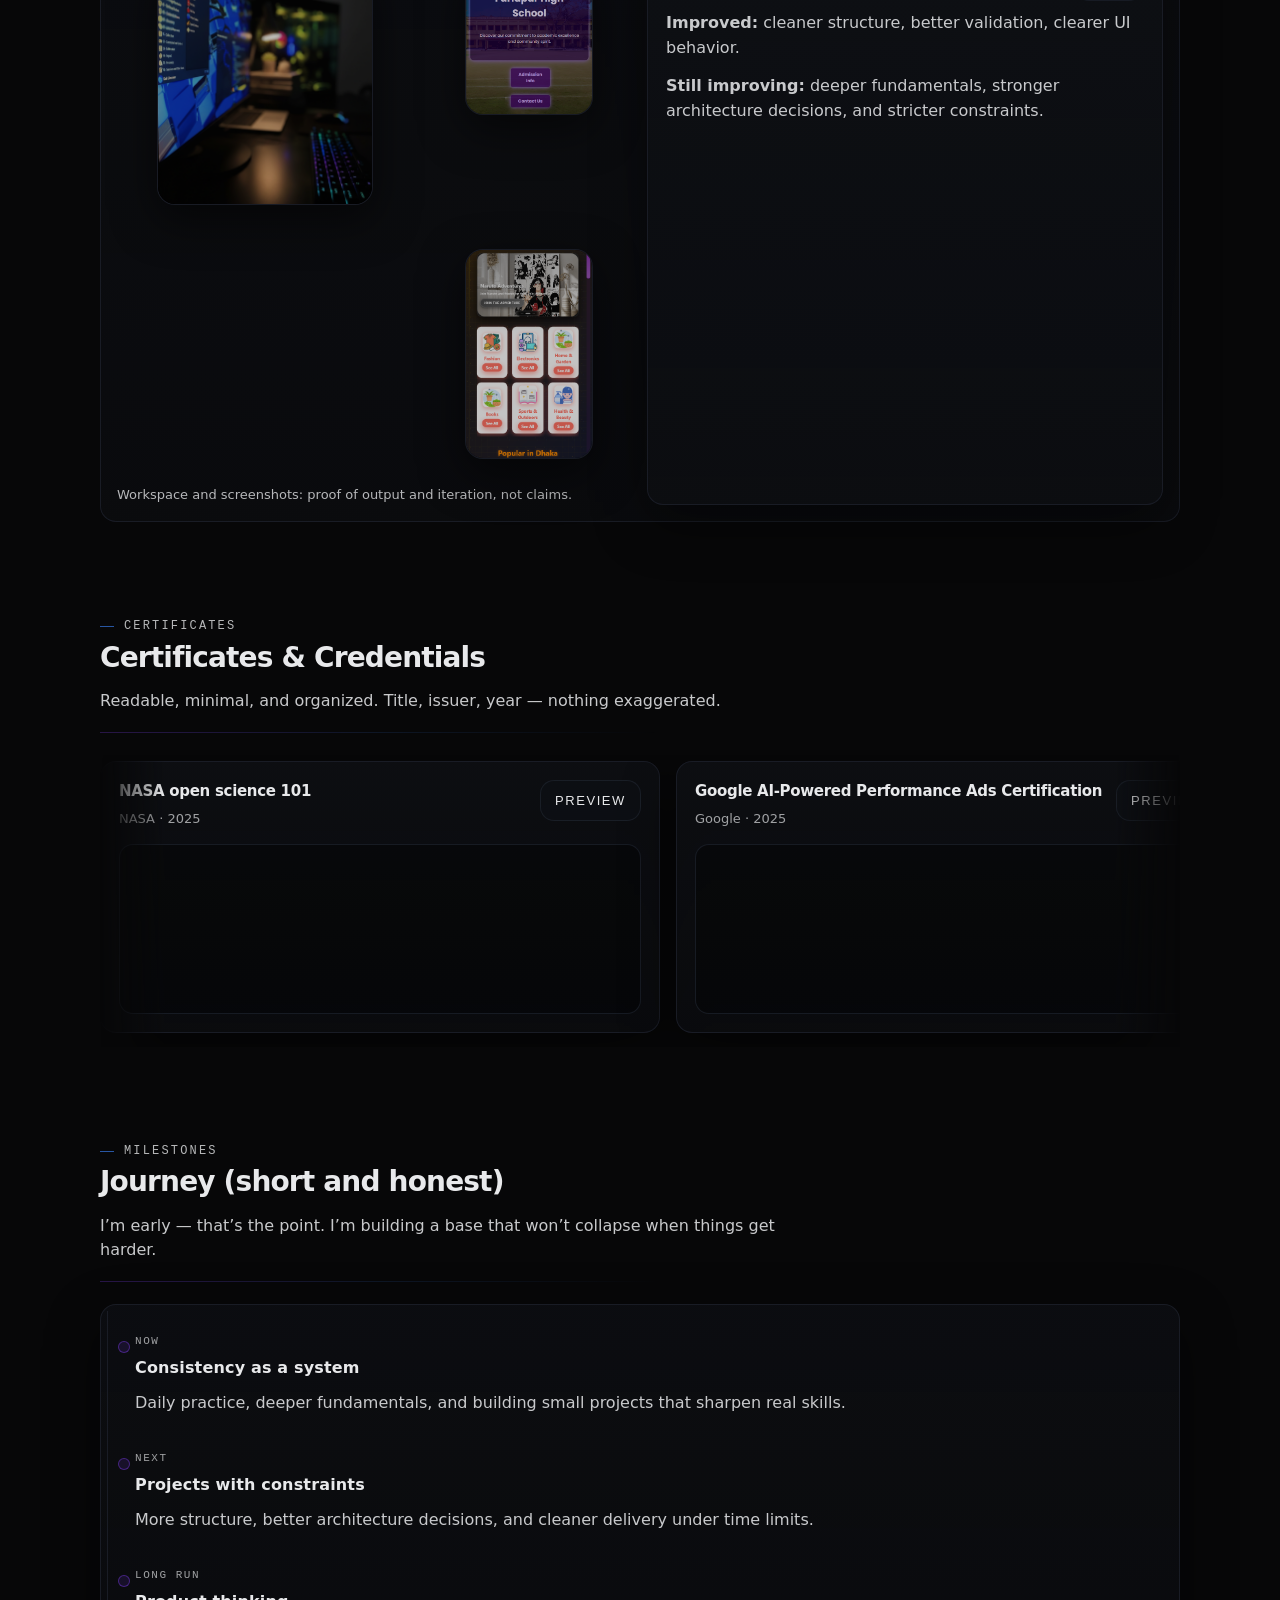
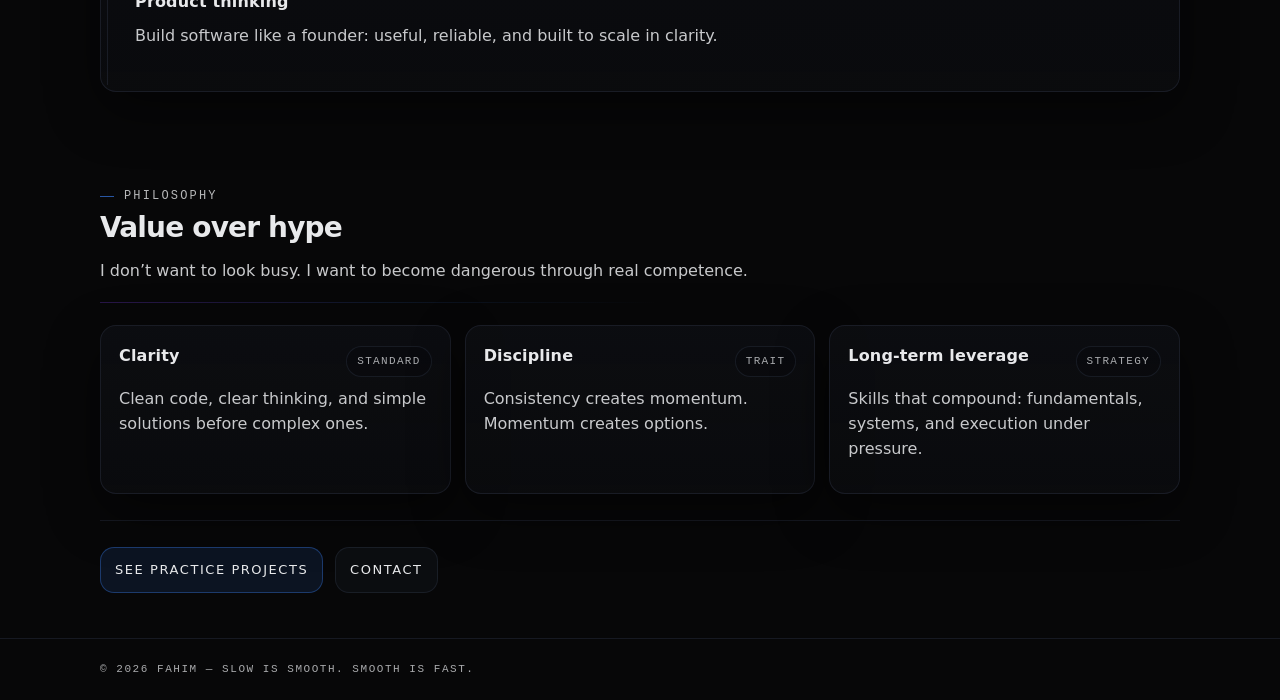
==== commit d76fead4: "Update 18" ====
--- a/about.html
+++ b/about.html
@@ -75,11 +75,11 @@
             <ul class="facts" aria-label="Profile">
               <li><span>Full Name</span><strong>Fardos Alahi Fahim</strong></li>
               <li><span>Brand</span><strong>Fahim</strong></li>
-              <li><span>Age</span><strong>17</strong></li>
+              <li><span>Age</span><strong>18</strong></li>
               <li><span>Date of birth</span><strong>10 June 2008</strong></li>
-              <li><span>Birth place</span><strong>Faridpur Sadar Hospital, Dhaka, Bangladesh</strong></li>
+              <li><span>Birth place</span><strong>Faridpur, Dhaka, Bangladesh</strong></li>
               <li><span>Country</span><strong>Bangladesh</strong></li>
-              <li><span>Education</span><strong>Inter 1st Year</strong></li>
+              <li><span>Education</span><strong>Inter 2nd Year</strong></li>
               <li><span>Previously</span><strong>Faridpur High School</strong></li>
               <li><span>Field</span><strong>Computer Science · Ethical Hacking · Hardware</strong></li>
             </ul>
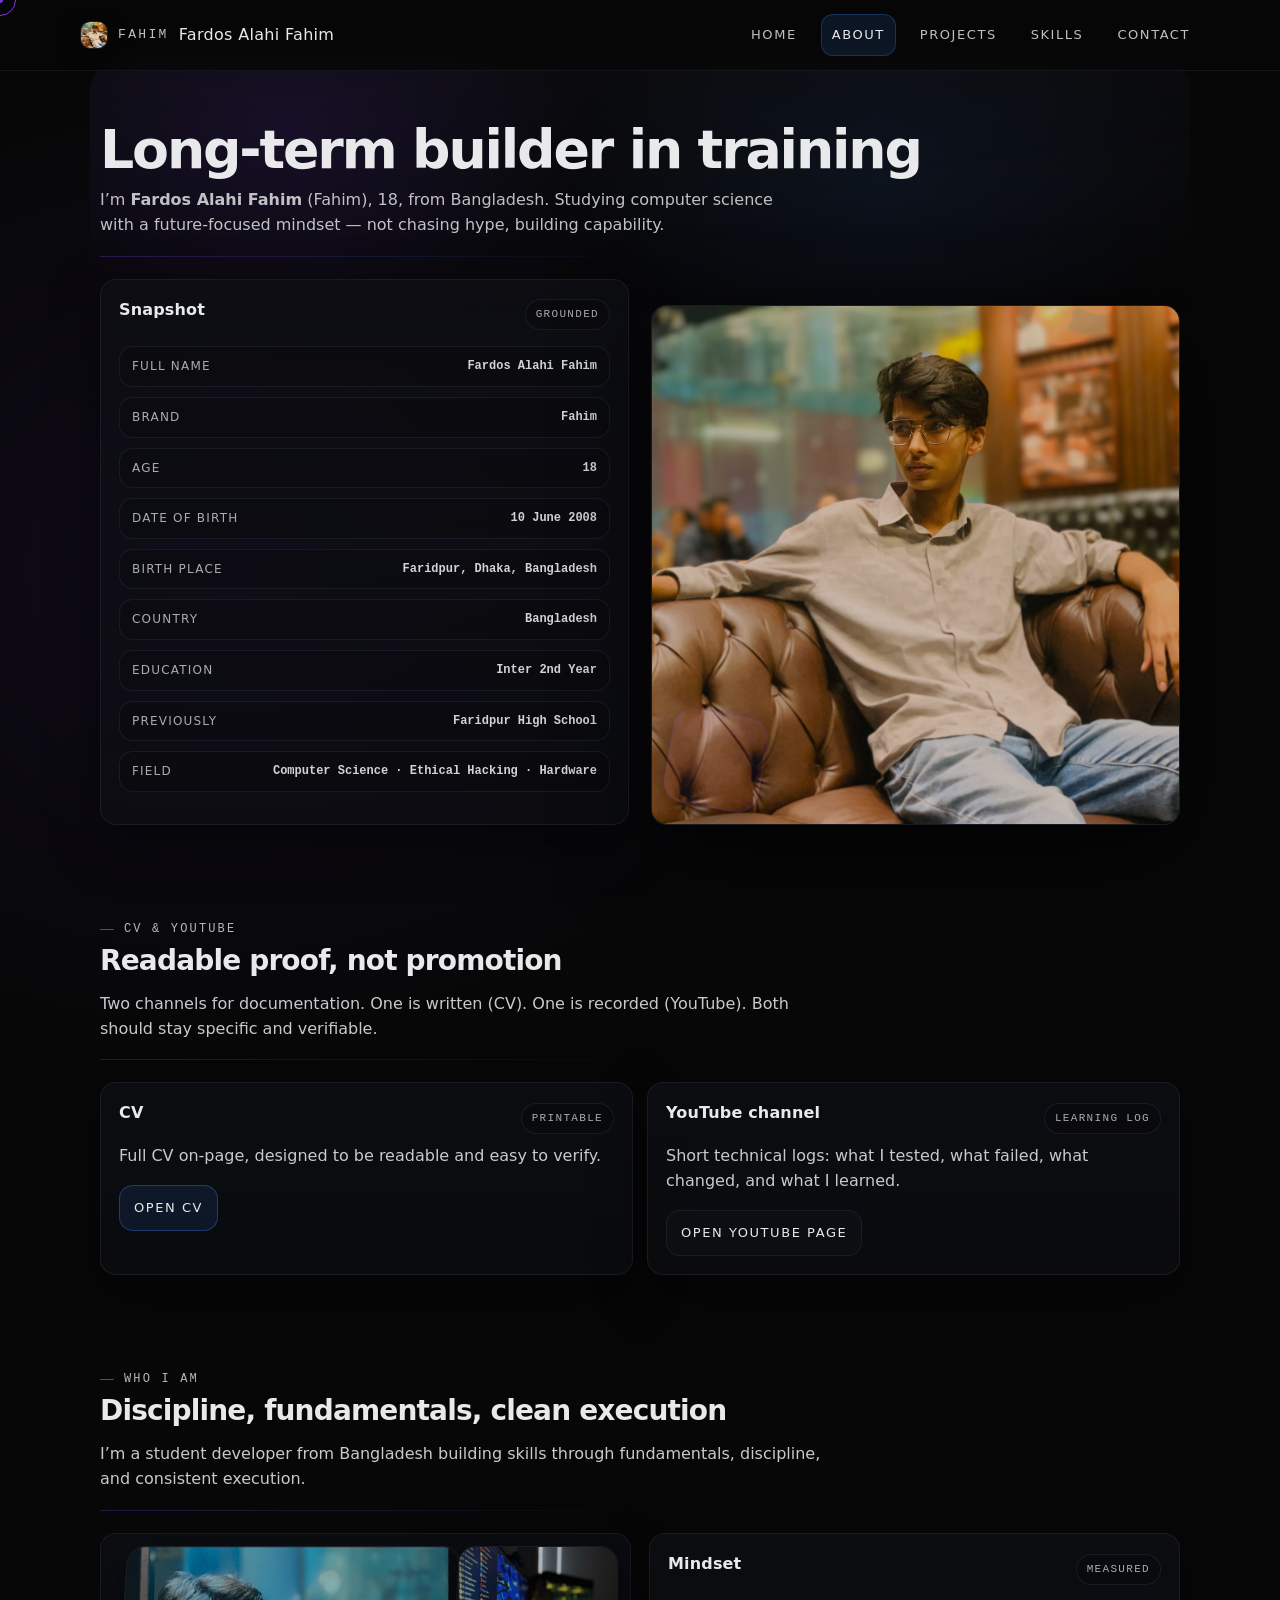
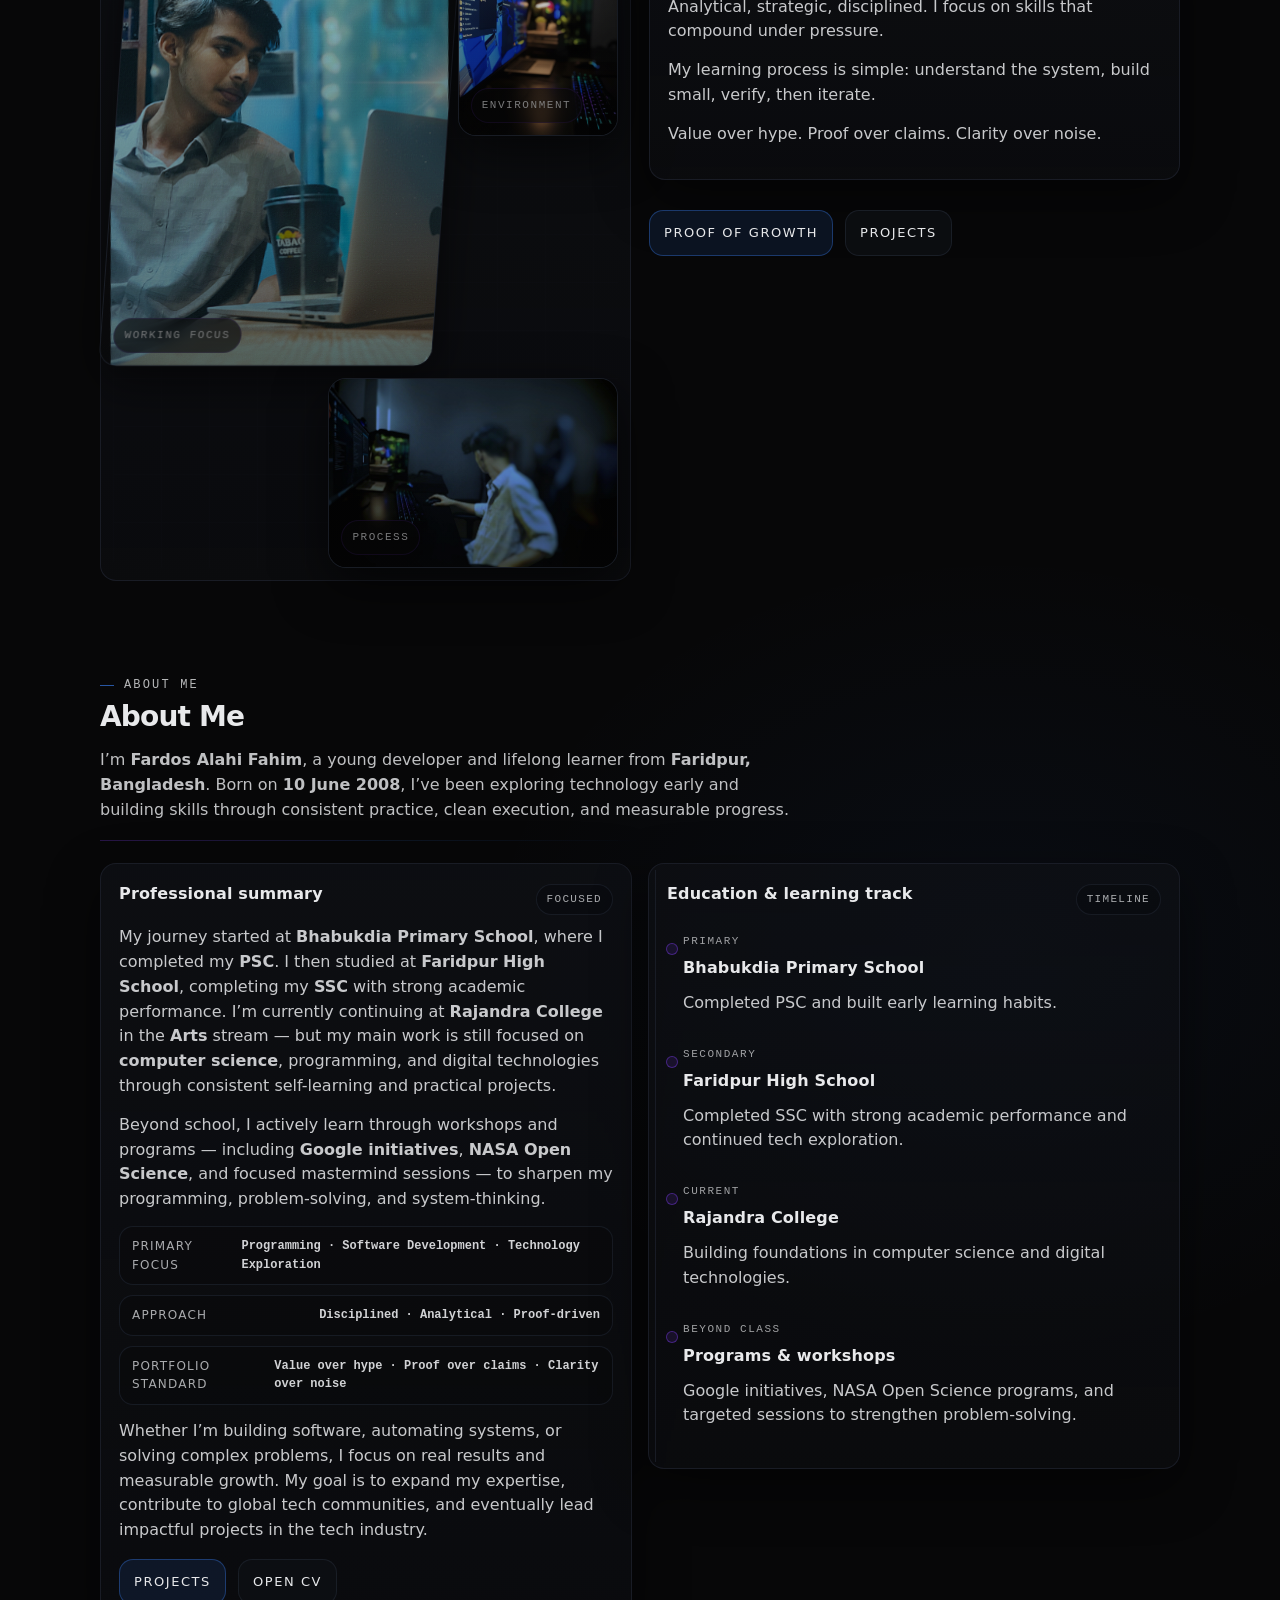
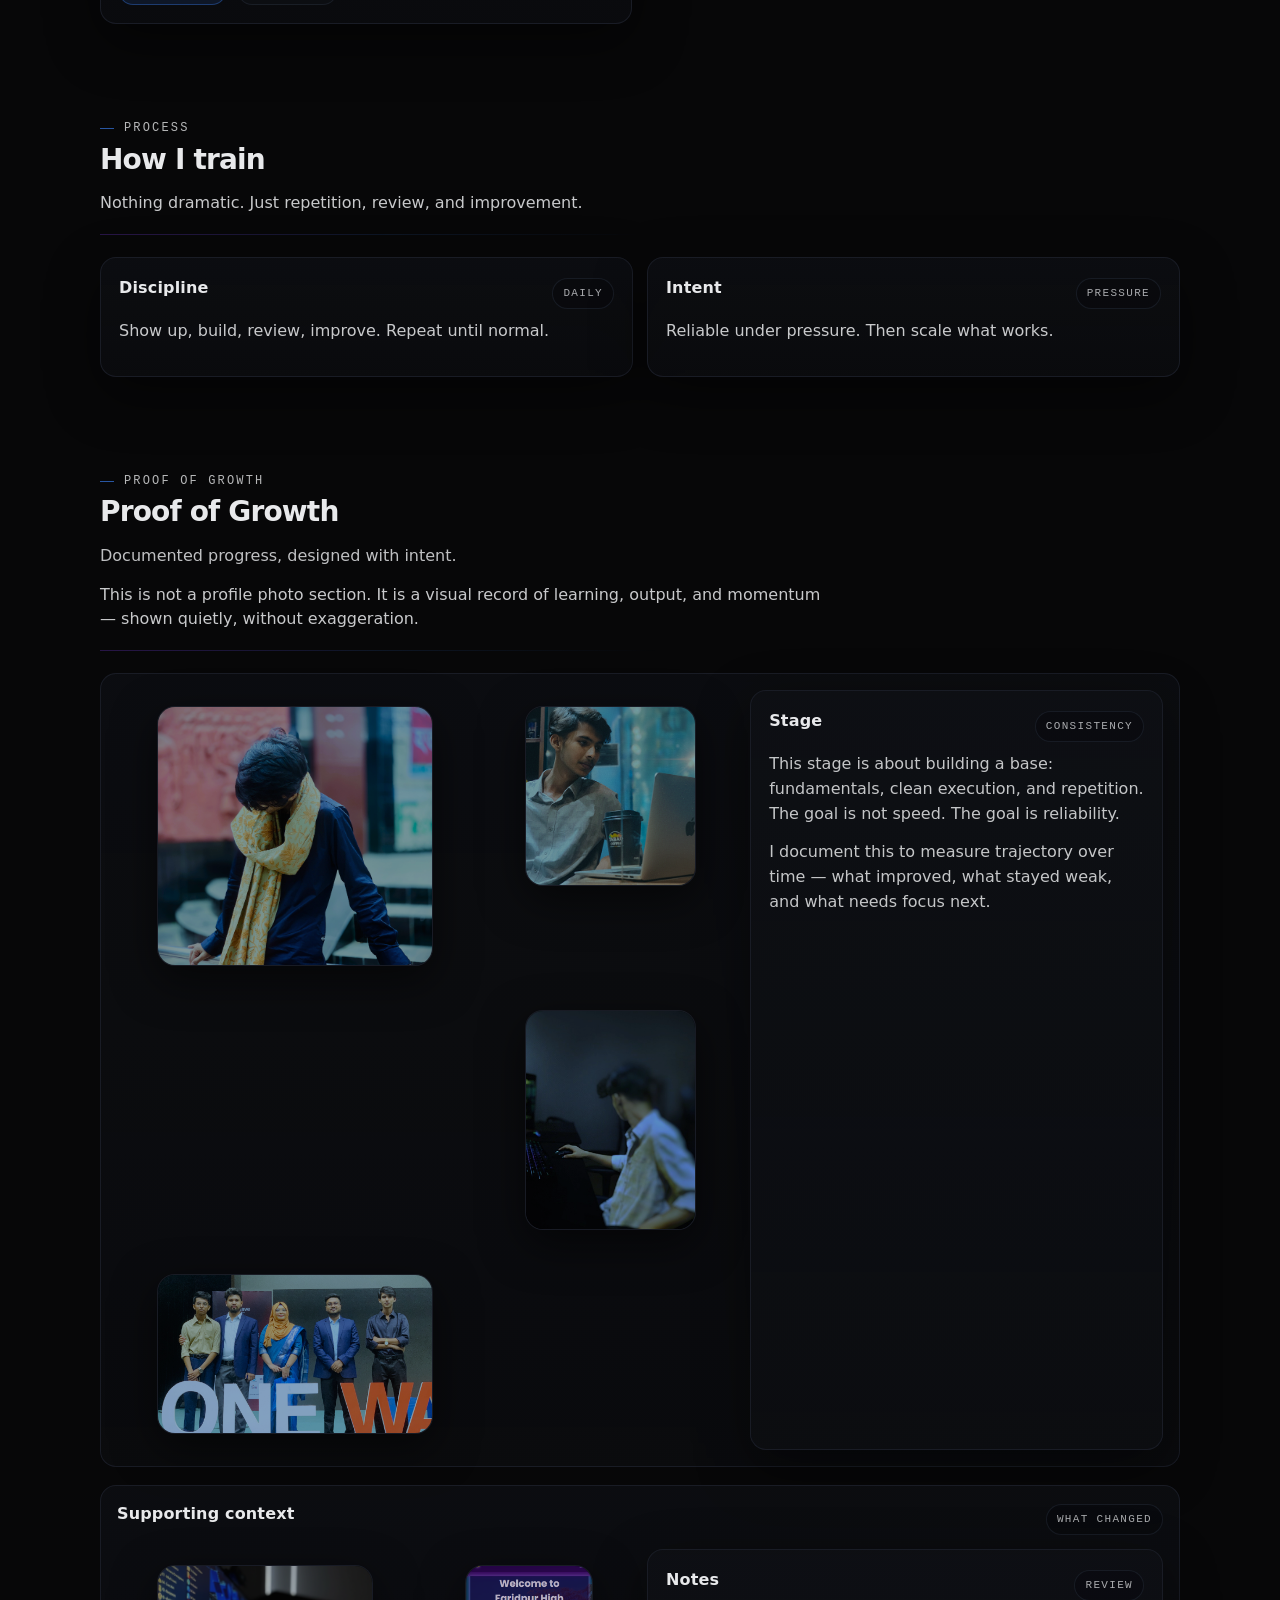
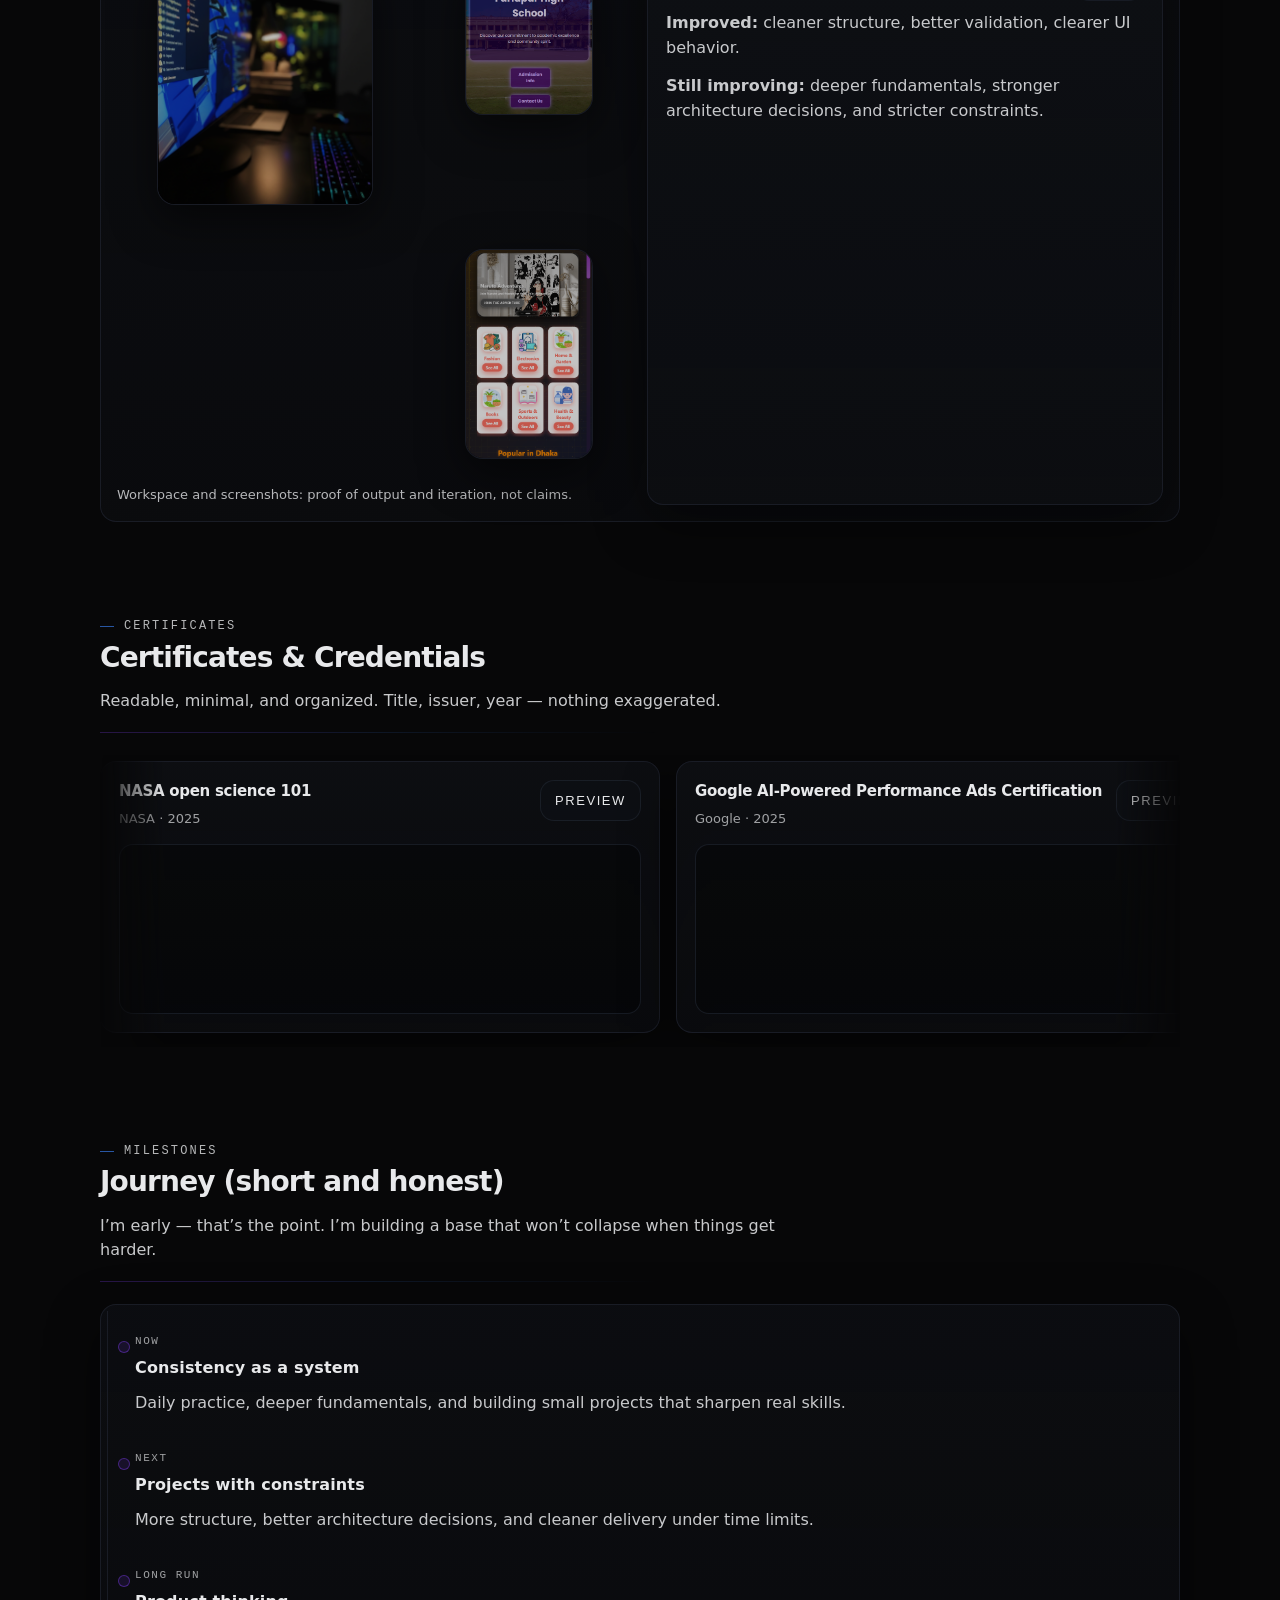
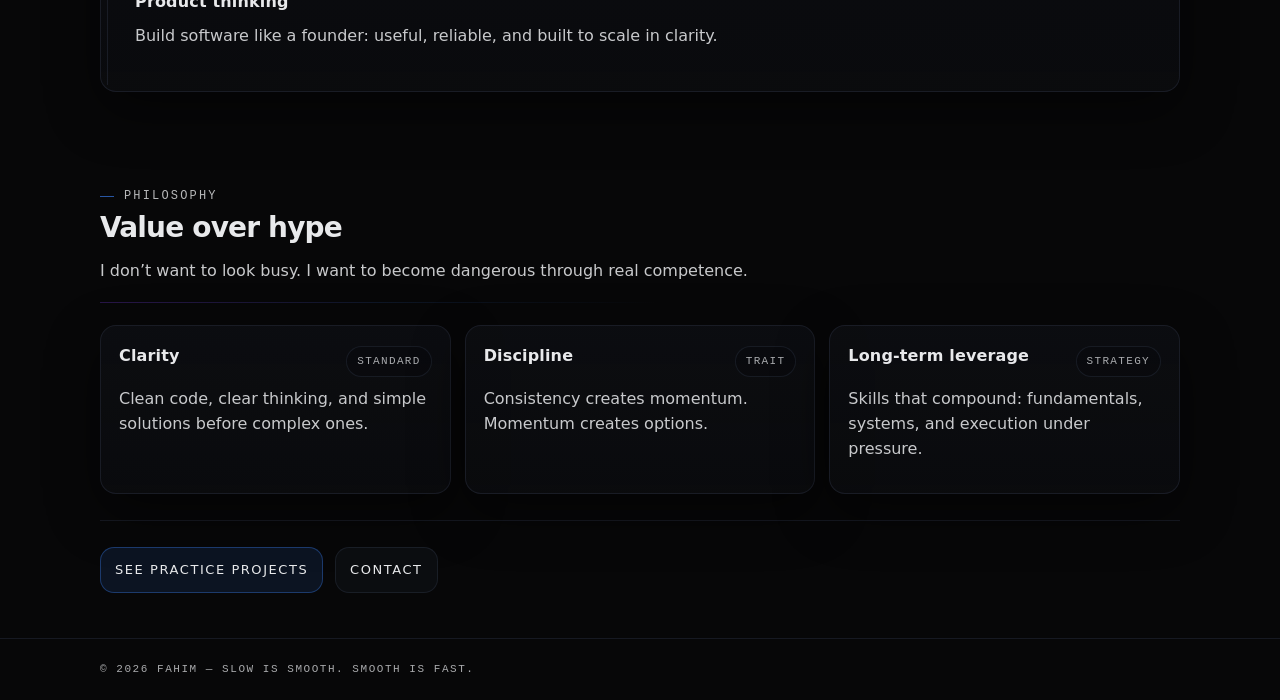
==== commit 69bf6c53: "update 18.3" ====
--- a/about.html
+++ b/about.html
@@ -61,7 +61,7 @@
       <div class="section-header">
         <h1>Long-term builder in training</h1>
         <p class="lead">
-          I’m <strong>Fardos Alahi Fahim</strong> (Fahim), 17, from Bangladesh. Studying computer science with a future-focused mindset — not chasing hype, building capability.
+          I’m <strong>Fardos Alahi Fahim</strong> (Fahim), 18, from Bangladesh. Studying computer science with a future-focused mindset — not chasing hype, building capability.
         </p>
       </div>
 
